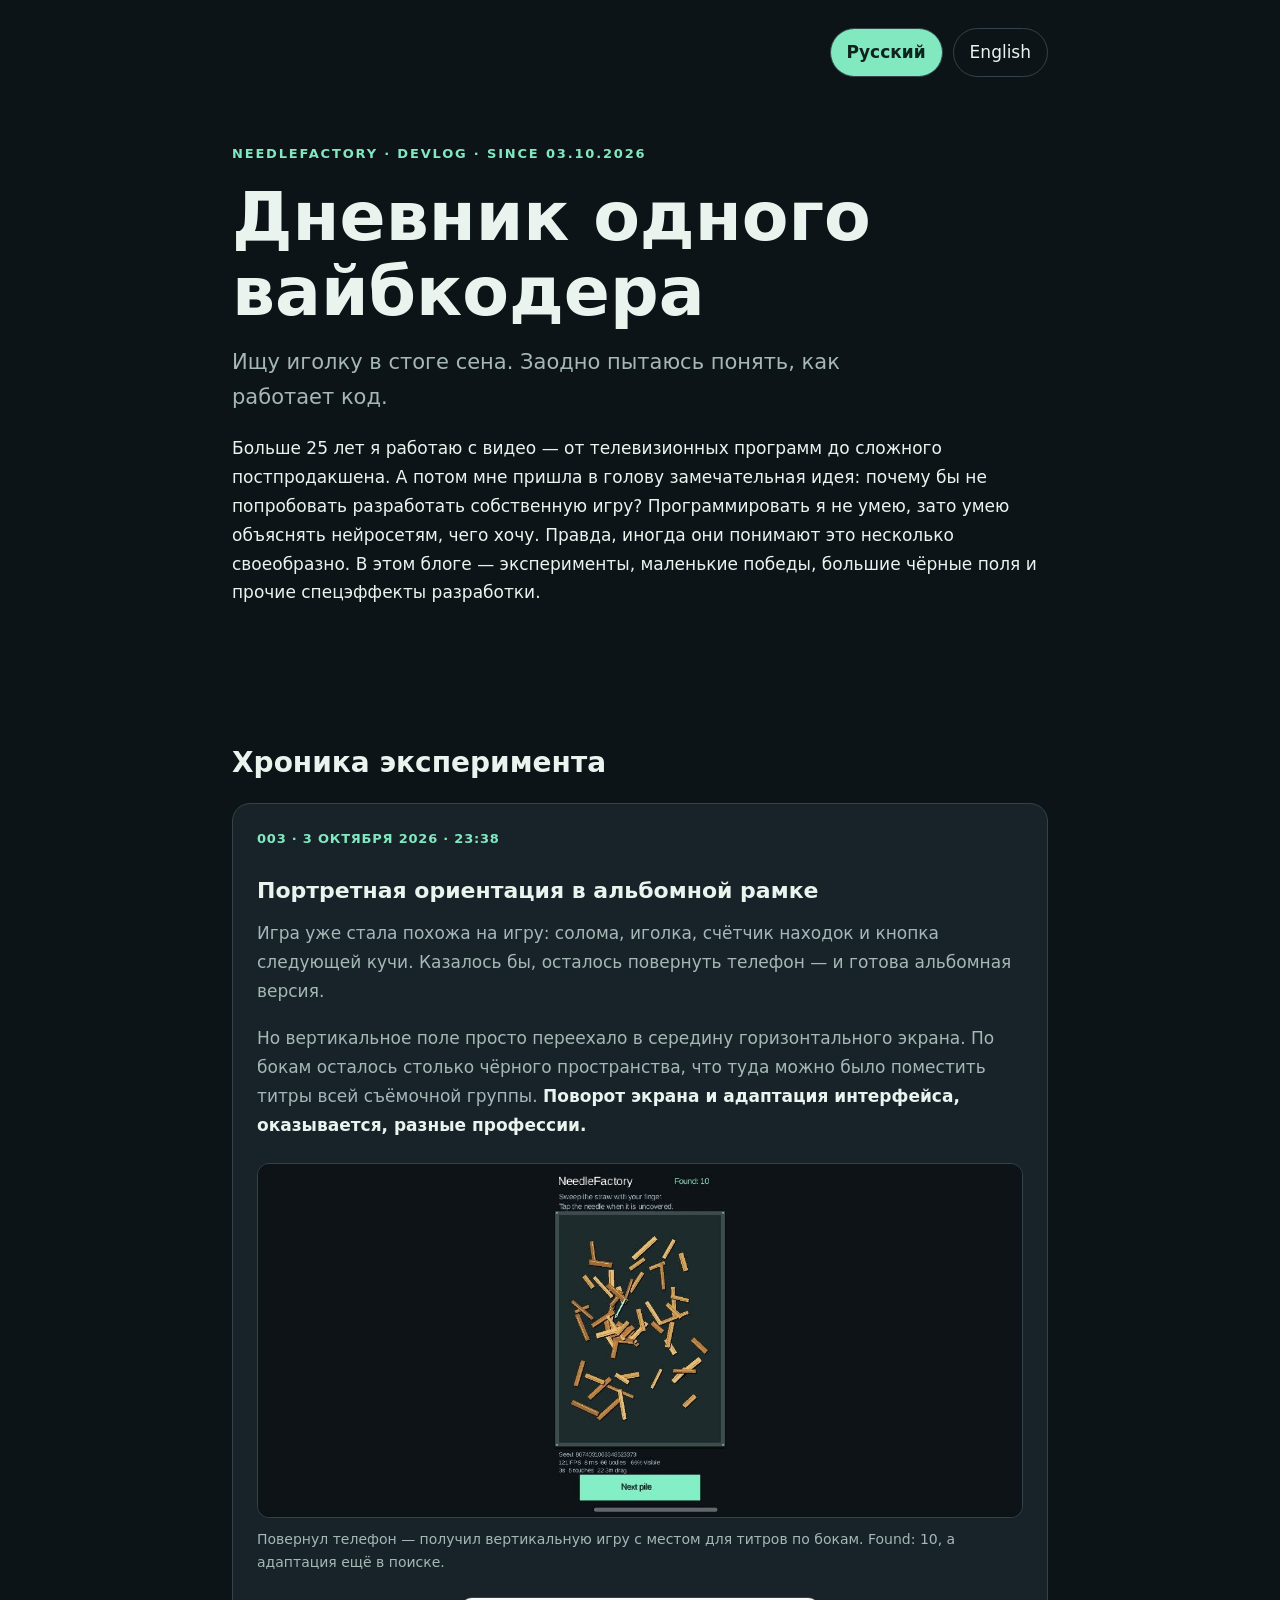
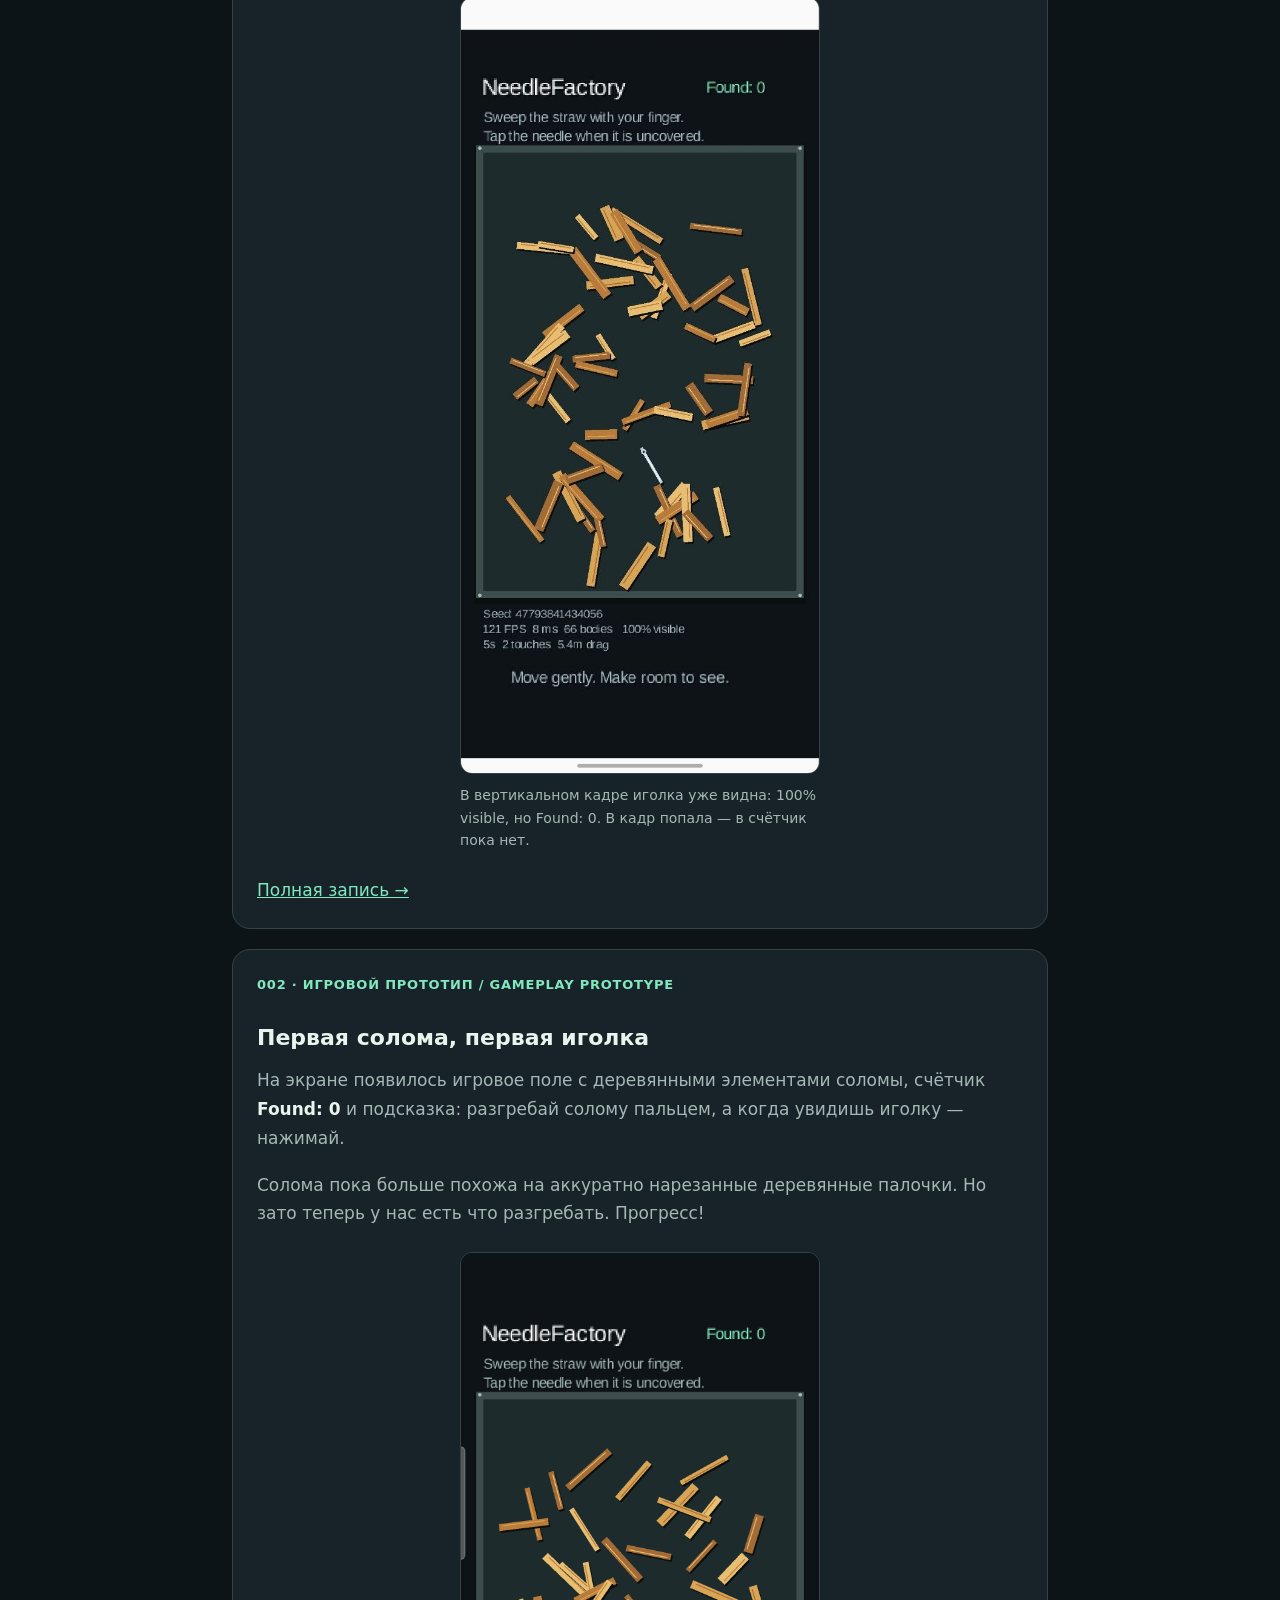
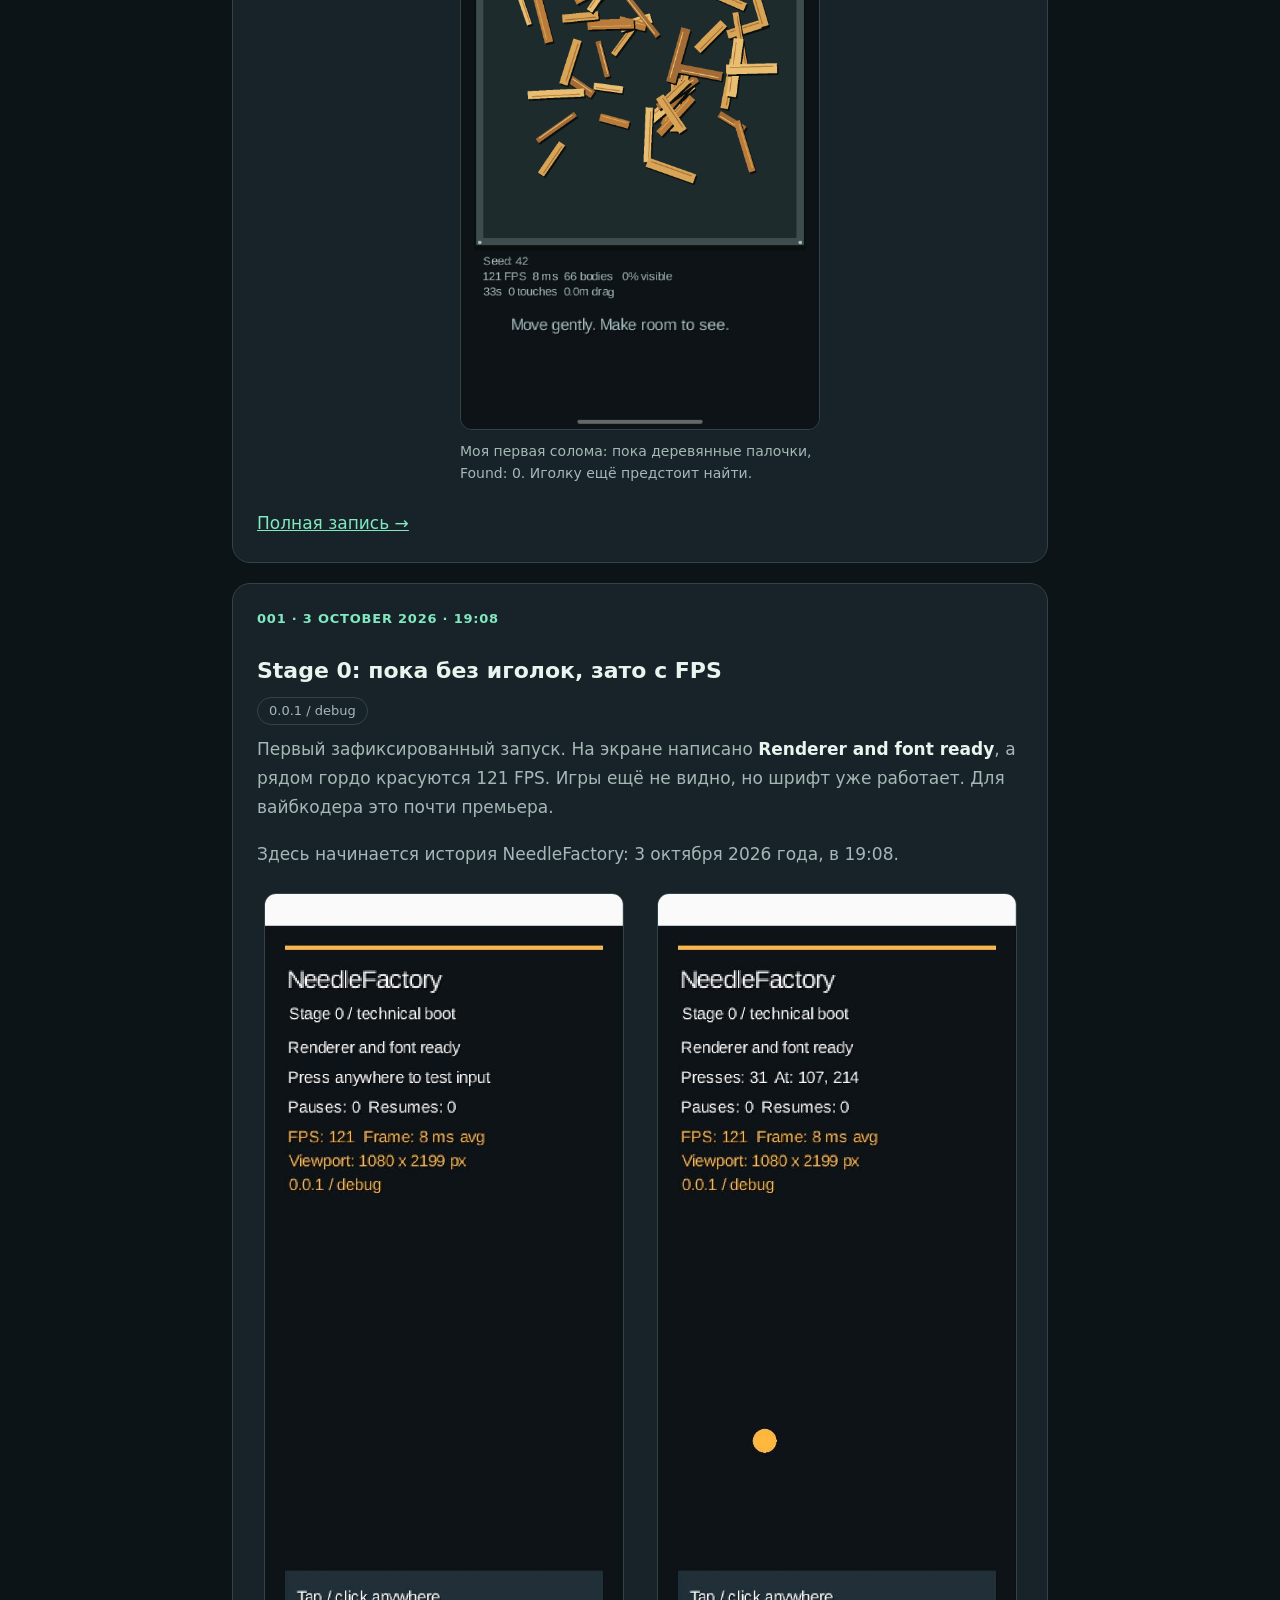
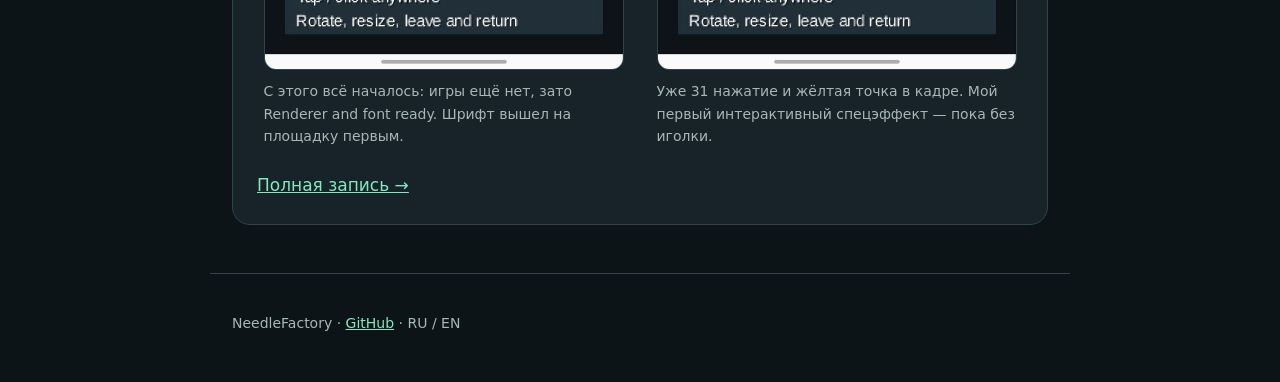
==== docs/index.html @ 35adfedf "docs: date orientation experiment October 3 at 23:38" ====
<!doctype html>
<html lang="ru"><head><meta charset="utf-8"><meta name="viewport" content="width=device-width, initial-scale=1">
<title>NeedleFactory — Дневник одного вайбкодера</title><meta name="description" content="Как специалист по видеопроизводству решил сделать игру с помощью нейросетей. Двуязычный дневник разработки NeedleFactory.">
<link rel="stylesheet" href="assets/devlog.css"></head><body>
<header><nav class="lang" aria-label="Language"><button type="button" data-setlang="ru" aria-pressed="true">Русский</button><button type="button" data-setlang="en" aria-pressed="false">English</button></nav>
<div class="hero"><div class="eyebrow">NeedleFactory · Devlog · Since 03.10.2026</div>
<div data-lang="ru"><h1>Дневник одного вайбкодера</h1><p class="lead">Ищу иголку в стоге сена. Заодно пытаюсь понять, как работает код.</p><p>Больше 25 лет я работаю с видео — от телевизионных программ до сложного постпродакшена. А потом мне пришла в голову замечательная идея: почему бы не попробовать разработать собственную игру? Программировать я не умею, зато умею объяснять нейросетям, чего хочу. Правда, иногда они понимают это несколько своеобразно. В этом блоге — эксперименты, маленькие победы, большие чёрные поля и прочие спецэффекты разработки.</p></div>
<div data-lang="en" hidden><h1>Diary of a Vibe Coder</h1><p class="lead">Looking for a needle in a haystack. Also trying to figure out how code works.</p><p>I've spent over 25 years in video production, from television programs to complex post-production. Then I had a brilliant idea: why not try making my own game? I don't know how to code, but I do know how to explain what I want to AI. Admittedly, the AI sometimes has a rather creative interpretation. This is the story of experiments, small wins, giant black margins, and the other special effects of game development.</p></div></div></header>
<main><section data-lang="ru"><h2>Хроника эксперимента</h2></section>
<section data-lang="en" hidden><h2>The experiment so far</h2></section>
<article class="entry"><div class="meta">003 · <time datetime="2026-10-03T23:38"><span data-lang="ru">3 октября 2026 · 23:38</span><span data-lang="en" hidden>October 3, 2026 · 23:38</span></time></div>
<div data-lang="ru"><h3>Портретная ориентация в альбомной рамке</h3><p>Игра уже стала похожа на игру: солома, иголка, счётчик находок и кнопка следующей кучи. Казалось бы, осталось повернуть телефон — и готова альбомная версия.</p><p>Но вертикальное поле просто переехало в середину горизонтального экрана. По бокам осталось столько чёрного пространства, что туда можно было поместить титры всей съёмочной группы. <strong>Поворот экрана и адаптация интерфейса, оказывается, разные профессии.</strong></p><figure class="screenshot landscape"><a href="assets/screenshots/003-orientation-landscape.jpg" aria-label="Открыть исходный скриншот"><img src="assets/screenshots/003-orientation-landscape.jpg" width="1280" height="591" loading="lazy" decoding="async" alt="Альбомный экран раннего NeedleFactory: узкое вертикальное поле по центру, широкие чёрные поля, Found: 10 и кнопка Next pile."></a><figcaption>Повернул телефон — получил вертикальную игру с местом для титров по бокам. Found: 10, а адаптация ещё в поиске.</figcaption></figure>
<figure class="screenshot portrait"><a href="assets/screenshots/003-orientation-portrait.jpg" aria-label="Открыть исходный скриншот"><img src="assets/screenshots/003-orientation-portrait.jpg" width="591" height="1280" loading="lazy" decoding="async" alt="Вертикальный экран раннего NeedleFactory: иголка видна среди деревянных элементов, Found: 0, 100% visible и 2 touches."></a><figcaption>В вертикальном кадре иголка уже видна: 100% visible, но Found: 0. В кадр попала — в счётчик пока нет.</figcaption></figure>
<a href="devlog/003-orientation-experiment.html">Полная запись →</a></div>
<div data-lang="en" hidden><h3>Portrait Mode in a Landscape Frame</h3><p>The game was finally looking like a game: straw, a needle, a found counter, and a next-pile button. Surely rotating the phone would produce a landscape version?</p><p>Instead, the portrait field sat in the center of a wide black screen. There was enough room on either side for the entire film crew's credits. <strong>Apparently, rotating a screen and adapting a layout are two different jobs.</strong></p><figure class="screenshot landscape"><a href="assets/screenshots/003-orientation-landscape.jpg" aria-label="Open original screenshot"><img src="assets/screenshots/003-orientation-landscape.jpg" width="1280" height="591" loading="lazy" decoding="async" alt="Early NeedleFactory in landscape: narrow portrait playfield in the center, wide black margins, Found: 10 and a Next pile button."></a><figcaption>I rotated the phone and got a portrait game with room for credits on both sides. Found: 10; the responsive layout was still missing.</figcaption></figure>
<figure class="screenshot portrait"><a href="assets/screenshots/003-orientation-portrait.jpg" aria-label="Open original screenshot"><img src="assets/screenshots/003-orientation-portrait.jpg" width="591" height="1280" loading="lazy" decoding="async" alt="Early NeedleFactory in portrait: needle visible among wooden pieces, Found: 0, 100% visible and 2 touches."></a><figcaption>The needle is visible in portrait: 100% visible, but Found: 0. It made it into the frame, but not the counter yet.</figcaption></figure>
<a href="devlog/003-orientation-experiment.html">Full bilingual entry →</a></div></article>
<article class="entry"><div class="meta">002 · Игровой прототип / Gameplay prototype</div>
<div data-lang="ru"><h3>Первая солома, первая иголка</h3><p>На экране появилось игровое поле с деревянными элементами соломы, счётчик <strong>Found: 0</strong> и подсказка: разгребай солому пальцем, а когда увидишь иголку — нажимай.</p><p>Солома пока больше похожа на аккуратно нарезанные деревянные палочки. Но зато теперь у нас есть что разгребать. Прогресс!</p><figure class="screenshot portrait"><a href="progress/stage1-portrait.png" aria-label="Открыть исходный скриншот"><img src="progress/stage1-portrait.png" width="1080" height="2340" loading="lazy" decoding="async" alt="Ранний прототип NeedleFactory: вертикальное поле с короткими деревянными элементами, Found: 0 и отладочные показатели."></a><figcaption>Моя первая солома: пока деревянные палочки, Found: 0. Иголку ещё предстоит найти.</figcaption></figure>
<a href="devlog/002-early-gameplay-prototype.html">Полная запись →</a></div>
<div data-lang="en" hidden><h3>First Straw, First Needle</h3><p>A playfield appeared, along with straw-like wooden pieces, a <strong>Found: 0</strong> counter, and instructions to sweep the straw and tap an uncovered needle.</p><p>The straw looked more like neatly cut wooden sticks. Still, at least there was something to sweep. Progress!</p><figure class="screenshot portrait"><a href="progress/stage1-portrait.png" aria-label="Open original screenshot"><img src="progress/stage1-portrait.png" width="1080" height="2340" loading="lazy" decoding="async" alt="Early NeedleFactory prototype: portrait playfield with short wooden pieces, Found: 0 and debug readings."></a><figcaption>My first straw: wooden sticks for now, Found: 0. The needle is still waiting to be found.</figcaption></figure>
<a href="devlog/002-early-gameplay-prototype.html">Full bilingual entry →</a></div></article>
<article class="entry"><div class="meta">001 · 3 October 2026 · 19:08</div>
<div data-lang="ru"><h3>Stage 0: пока без иголок, зато с FPS</h3><span class="tag">0.0.1 / debug</span><p>Первый зафиксированный запуск. На экране написано <strong>Renderer and font ready</strong>, а рядом гордо красуются 121 FPS. Игры ещё не видно, но шрифт уже работает. Для вайбкодера это почти премьера.</p><p>Здесь начинается история NeedleFactory: 3 октября 2026 года, в 19:08.</p><div class="screenshot-gallery"><figure class="screenshot portrait"><a href="assets/screenshots/001-stage0-start.jpg" aria-label="Открыть исходный скриншот"><img src="assets/screenshots/001-stage0-start.jpg" width="591" height="1280" loading="lazy" decoding="async" alt="Первый экран NeedleFactory: Stage 0, Renderer and font ready, приглашение проверить касания, версия 0.0.1 / debug."></a><figcaption>С этого всё началось: игры ещё нет, зато Renderer and font ready. Шрифт вышел на площадку первым.</figcaption></figure>
<figure class="screenshot portrait"><a href="assets/screenshots/001-stage0-input.jpg" aria-label="Открыть исходный скриншот"><img src="assets/screenshots/001-stage0-input.jpg" width="591" height="1280" loading="lazy" decoding="async" alt="Проверка касаний в NeedleFactory Stage 0: Presses: 31, At: 107, 214 и жёлтая точка на экране."></a><figcaption>Уже 31 нажатие и жёлтая точка в кадре. Мой первый интерактивный спецэффект — пока без иголки.</figcaption></figure></div>
<a href="devlog/001-first-test-launch.html">Полная запись →</a></div>
<div data-lang="en" hidden><h3>Stage 0: No Needles Yet, But Plenty of FPS</h3><span class="tag">0.0.1 / debug</span><p>The first documented launch. The screen proudly announced <strong>Renderer and font ready</strong>, with 121 FPS on display. No game yet, but the font worked. For a vibe coder, that's practically a premiere.</p><p>The NeedleFactory story begins here: October 3, 2026, at 7:08 PM.</p><div class="screenshot-gallery"><figure class="screenshot portrait"><a href="assets/screenshots/001-stage0-start.jpg" aria-label="Open original screenshot"><img src="assets/screenshots/001-stage0-start.jpg" width="591" height="1280" loading="lazy" decoding="async" alt="First NeedleFactory screen: Stage 0, Renderer and font ready, touch input prompt, version 0.0.1 / debug."></a><figcaption>Where it all began: no game yet, but Renderer and font ready. The font was the first to arrive on set.</figcaption></figure>
<figure class="screenshot portrait"><a href="assets/screenshots/001-stage0-input.jpg" aria-label="Open original screenshot"><img src="assets/screenshots/001-stage0-input.jpg" width="591" height="1280" loading="lazy" decoding="async" alt="NeedleFactory Stage 0 input check: Presses: 31, At: 107, 214 and a yellow dot on screen."></a><figcaption>31 presses and a yellow dot in the frame. My first interactive special effect — still no needle.</figcaption></figure></div>
<a href="devlog/001-first-test-launch.html">Full bilingual entry →</a></div></article>
</main><footer><p>NeedleFactory · <a href="https://github.com/sirdimitry/NeedleFactory">GitHub</a> · RU / EN</p></footer>
<script src="assets/devlog.js" defer></script>
</body></html>
---- docs/assets/devlog.css ----
:root{color-scheme:dark;--bg:#0d1418;--panel:#172328;--ink:#eaf4ef;--muted:#a5b8b5;--accent:#81e8c0;--line:#32444a}*{box-sizing:border-box}body{margin:0;background:var(--bg);color:var(--ink);font:17px/1.7 system-ui,-apple-system,Segoe UI,Arial,sans-serif}a{color:var(--accent)}header,main,footer{max-width:860px;margin:auto;padding:28px 22px}.hero{padding:66px 0 40px}.eyebrow{font-size:13px;letter-spacing:.14em;text-transform:uppercase;color:var(--accent);font-weight:700}h1{font-size:clamp(38px,7vw,68px);line-height:1.1;margin:15px 0}h2{font-size:28px;line-height:1.25}h3{font-size:22px;margin-bottom:6px}p{margin:10px 0 18px}.lead{font-size:21px;color:var(--muted);max-width:690px}.lang{display:flex;gap:10px;justify-content:flex-end}.lang button{border:1px solid var(--line);border-radius:30px;background:transparent;color:var(--ink);padding:9px 16px;cursor:pointer;font:inherit}.lang button[aria-pressed=true]{background:var(--accent);color:#10221e;font-weight:700}.entry{border:1px solid var(--line);background:var(--panel);border-radius:18px;padding:24px;margin:20px 0}.meta{font-size:13px;color:var(--accent);font-weight:700;text-transform:uppercase;letter-spacing:.06em}.entry p{color:var(--muted)}.entry strong{color:var(--ink)}.tag{display:inline-block;border:1px solid var(--line);border-radius:20px;padding:2px 11px;color:var(--muted);font-size:13px}footer{color:var(--muted);font-size:14px;border-top:1px solid var(--line)}[hidden]{display:none!important}@media(max-width:600px){.hero{padding:35px 0 18px}.entry{padding:18px}header,main,footer{padding:20px 16px}}
.screenshot{margin:24px 0}.screenshot a{display:block}.screenshot img{display:block;width:100%;height:auto;border:1px solid var(--line);border-radius:12px;background:var(--bg)}.screenshot.portrait{max-width:360px;margin:24px auto}.screenshot figcaption{margin-top:10px;color:var(--muted);font-size:14px;line-height:1.6}.post{overflow-wrap:anywhere}.post h2{margin-top:36px}.post h3{margin-top:28px}.post li{margin:8px 0}.post blockquote{margin:18px 0;padding-left:18px;border-left:3px solid var(--accent);color:var(--muted)}.post-nav{display:flex;flex-wrap:wrap;gap:16px;justify-content:space-between}.back{display:inline-block;margin-top:16px}:focus-visible{outline:3px solid var(--accent);outline-offset:4px}

.screenshot-gallery{display:grid;grid-template-columns:repeat(2,minmax(0,1fr));gap:20px;margin:24px 0;align-items:start;justify-items:center}.screenshot-gallery .screenshot{margin:0;width:100%;min-width:0}@media(max-width:600px){.screenshot-gallery{grid-template-columns:minmax(0,1fr)}}
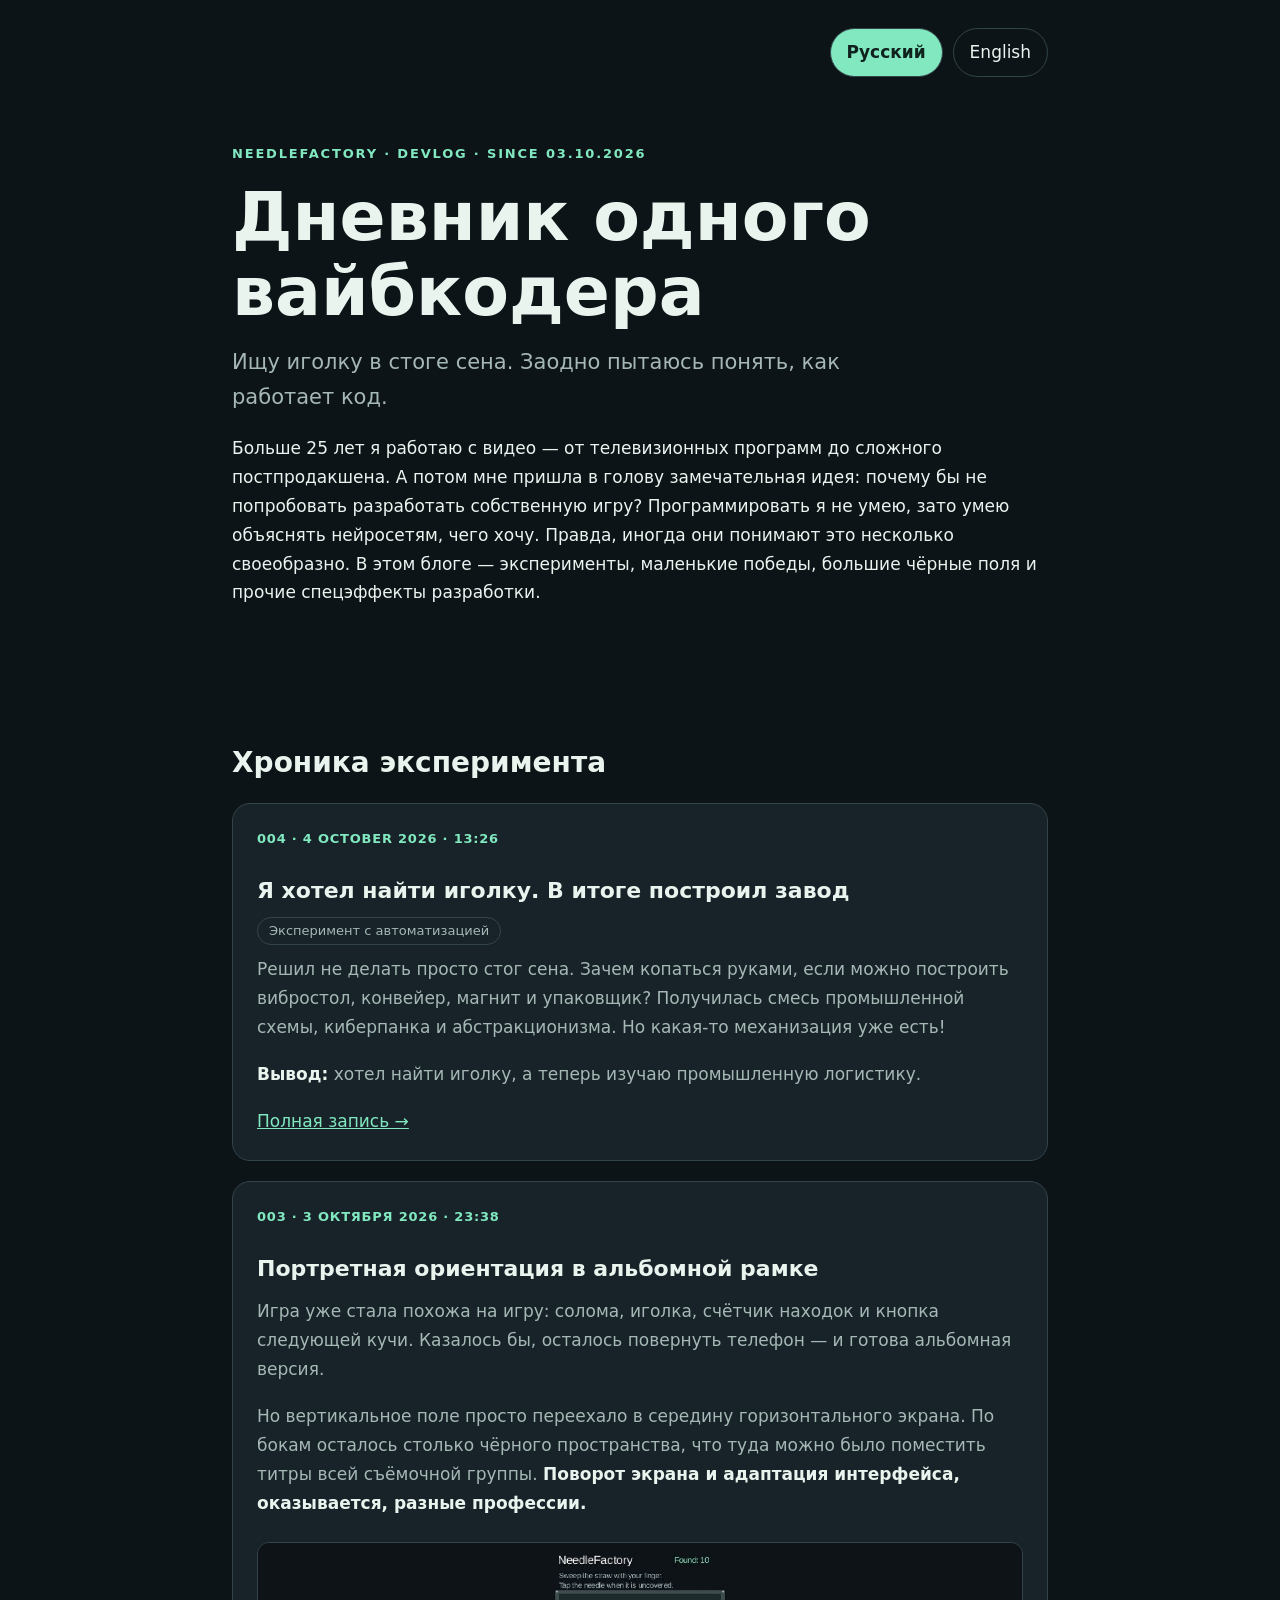
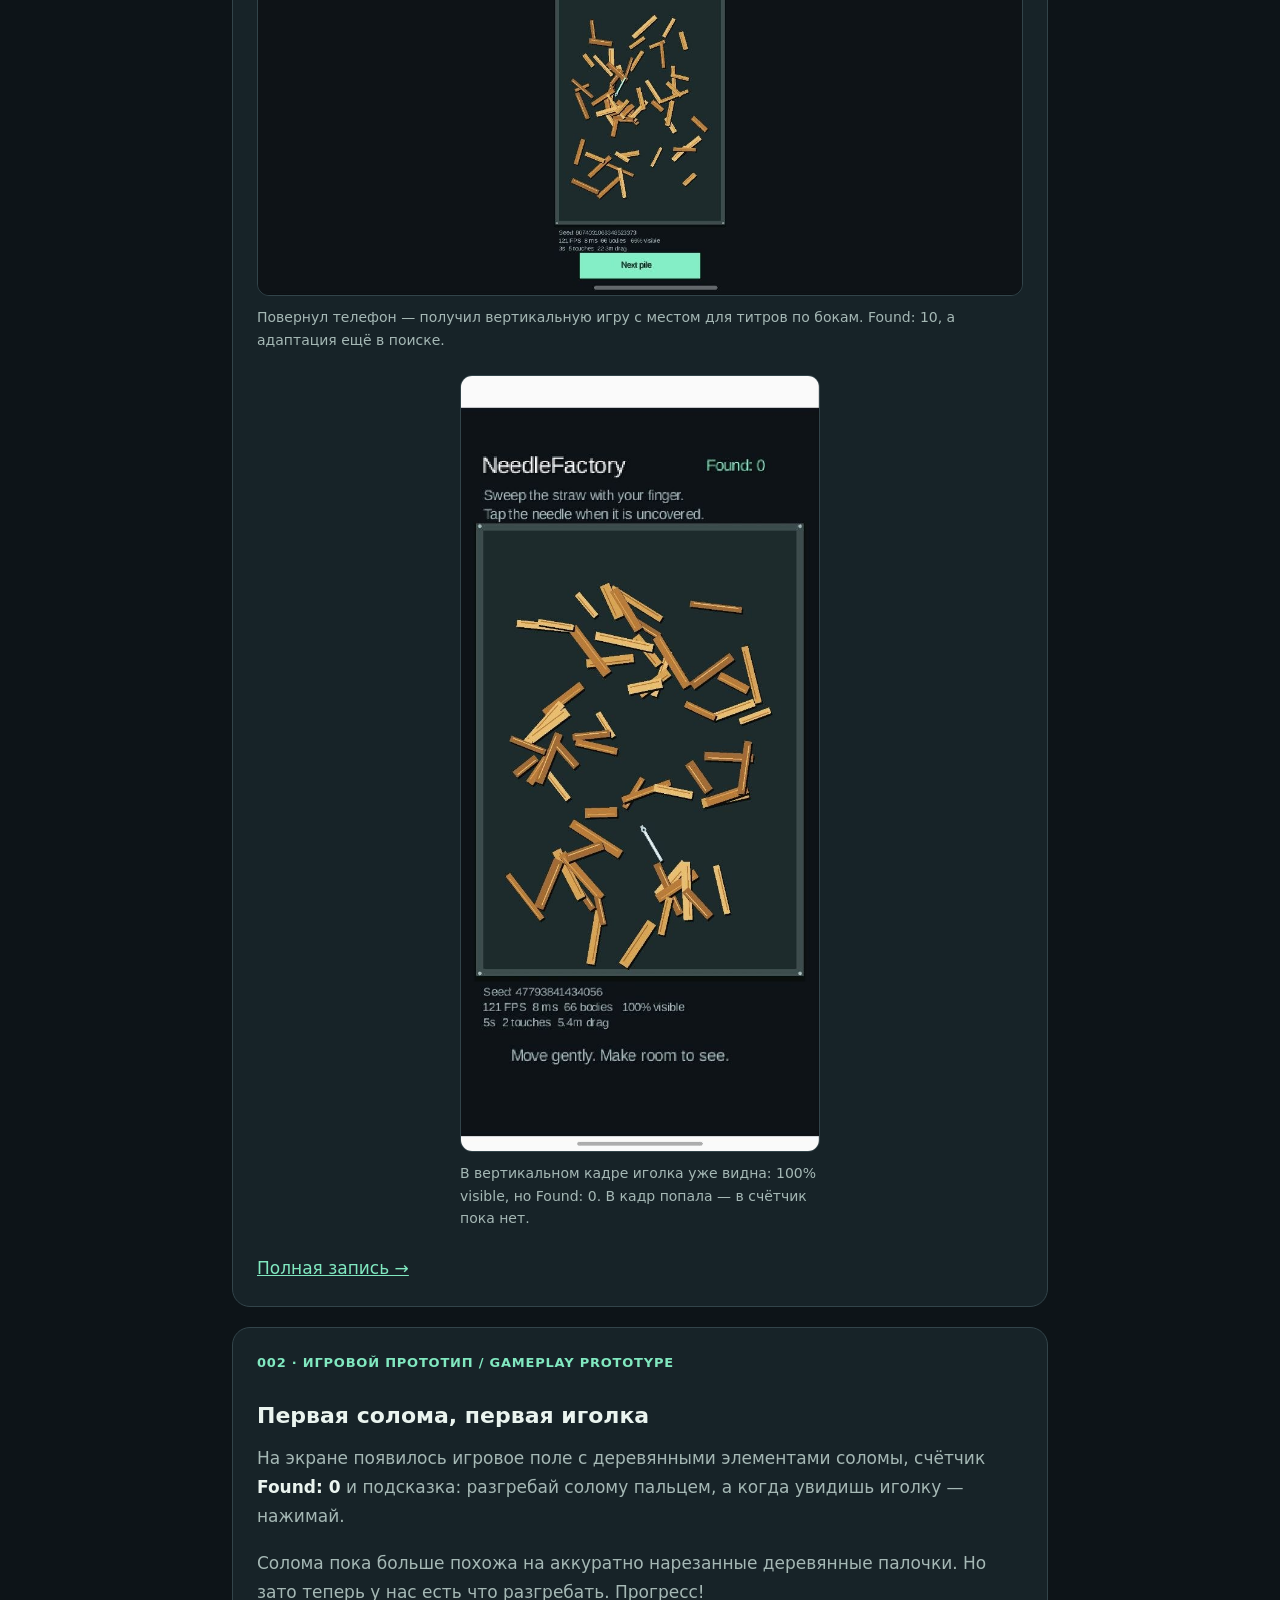
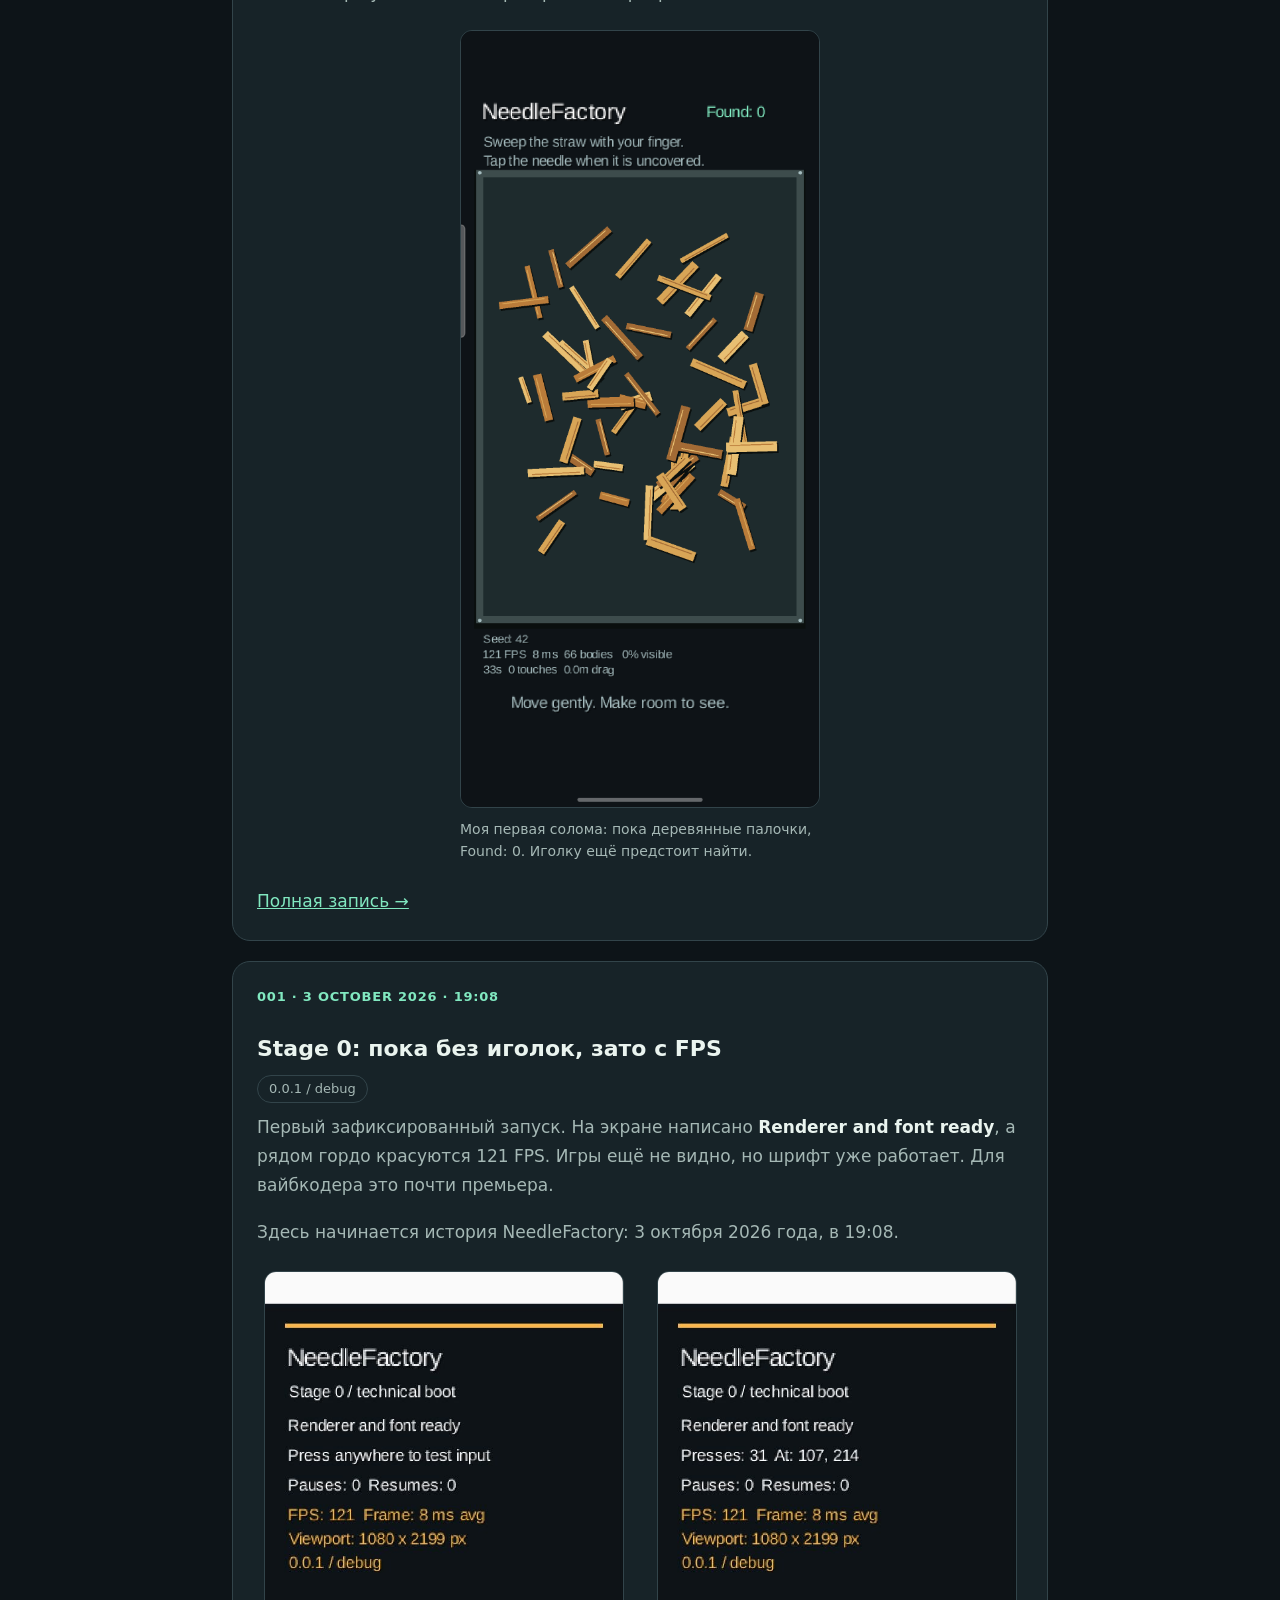
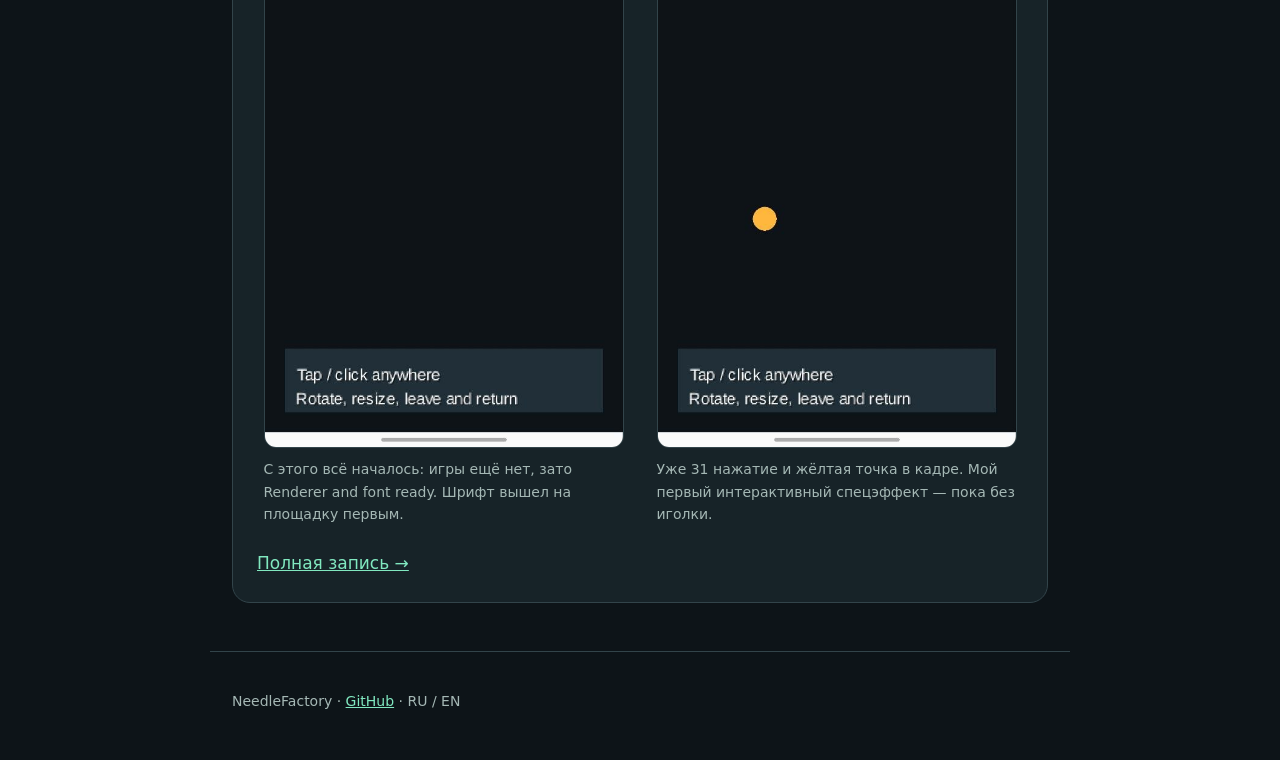
==== commit 4b254686: "docs: list chapter 004 and remove outdated screenshot disclaimer" ====
--- a/docs/index.html
+++ b/docs/index.html
@@ -8,6 +8,7 @@
 <div data-lang="en" hidden><h1>Diary of a Vibe Coder</h1><p class="lead">Looking for a needle in a haystack. Also trying to figure out how code works.</p><p>I've spent over 25 years in video production, from television programs to complex post-production. Then I had a brilliant idea: why not try making my own game? I don't know how to code, but I do know how to explain what I want to AI. Admittedly, the AI sometimes has a rather creative interpretation. This is the story of experiments, small wins, giant black margins, and the other special effects of game development.</p></div></div></header>
 <main><section data-lang="ru"><h2>Хроника эксперимента</h2></section>
 <section data-lang="en" hidden><h2>The experiment so far</h2></section>
+<article class="entry"><div class="meta">004 · 4 October 2026 · 13:26</div><div data-lang="ru"><h3>Я хотел найти иголку. В итоге построил завод</h3><span class="tag">Эксперимент с автоматизацией</span><p>Решил не делать просто стог сена. Зачем копаться руками, если можно построить вибростол, конвейер, магнит и упаковщик? Получилась смесь промышленной схемы, киберпанка и абстракционизма. Но какая-то механизация уже есть!</p><p><strong>Вывод:</strong> хотел найти иголку, а теперь изучаю промышленную логистику.</p><a href="devlog/004-industrial-revolution.md">Полная запись →</a></div><div data-lang="en" hidden><h3>I Wanted to Find a Needle. I Built a Factory Instead.</h3><span class="tag">Automation experiment</span><p>Why search a haystack by hand when you can build a vibration table, conveyor, magnet, and packer? The result looks like industrial engineering crossed with cyberpunk abstract art. But at least it's mechanized!</p><p><strong>Takeaway:</strong> I wanted to find a needle. Now I'm learning industrial logistics.</p><a href="devlog/004-industrial-revolution.md">Full bilingual entry →</a></div></article>
 <article class="entry"><div class="meta">003 · <time datetime="2026-10-03T23:38"><span data-lang="ru">3 октября 2026 · 23:38</span><span data-lang="en" hidden>October 3, 2026 · 23:38</span></time></div>
 <div data-lang="ru"><h3>Портретная ориентация в альбомной рамке</h3><p>Игра уже стала похожа на игру: солома, иголка, счётчик находок и кнопка следующей кучи. Казалось бы, осталось повернуть телефон — и готова альбомная версия.</p><p>Но вертикальное поле просто переехало в середину горизонтального экрана. По бокам осталось столько чёрного пространства, что туда можно было поместить титры всей съёмочной группы. <strong>Поворот экрана и адаптация интерфейса, оказывается, разные профессии.</strong></p><figure class="screenshot landscape"><a href="assets/screenshots/003-orientation-landscape.jpg" aria-label="Открыть исходный скриншот"><img src="assets/screenshots/003-orientation-landscape.jpg" width="1280" height="591" loading="lazy" decoding="async" alt="Альбомный экран раннего NeedleFactory: узкое вертикальное поле по центру, широкие чёрные поля, Found: 10 и кнопка Next pile."></a><figcaption>Повернул телефон — получил вертикальную игру с местом для титров по бокам. Found: 10, а адаптация ещё в поиске.</figcaption></figure>
 <figure class="screenshot portrait"><a href="assets/screenshots/003-orientation-portrait.jpg" aria-label="Открыть исходный скриншот"><img src="assets/screenshots/003-orientation-portrait.jpg" width="591" height="1280" loading="lazy" decoding="async" alt="Вертикальный экран раннего NeedleFactory: иголка видна среди деревянных элементов, Found: 0, 100% visible и 2 touches."></a><figcaption>В вертикальном кадре иголка уже видна: 100% visible, но Found: 0. В кадр попала — в счётчик пока нет.</figcaption></figure>
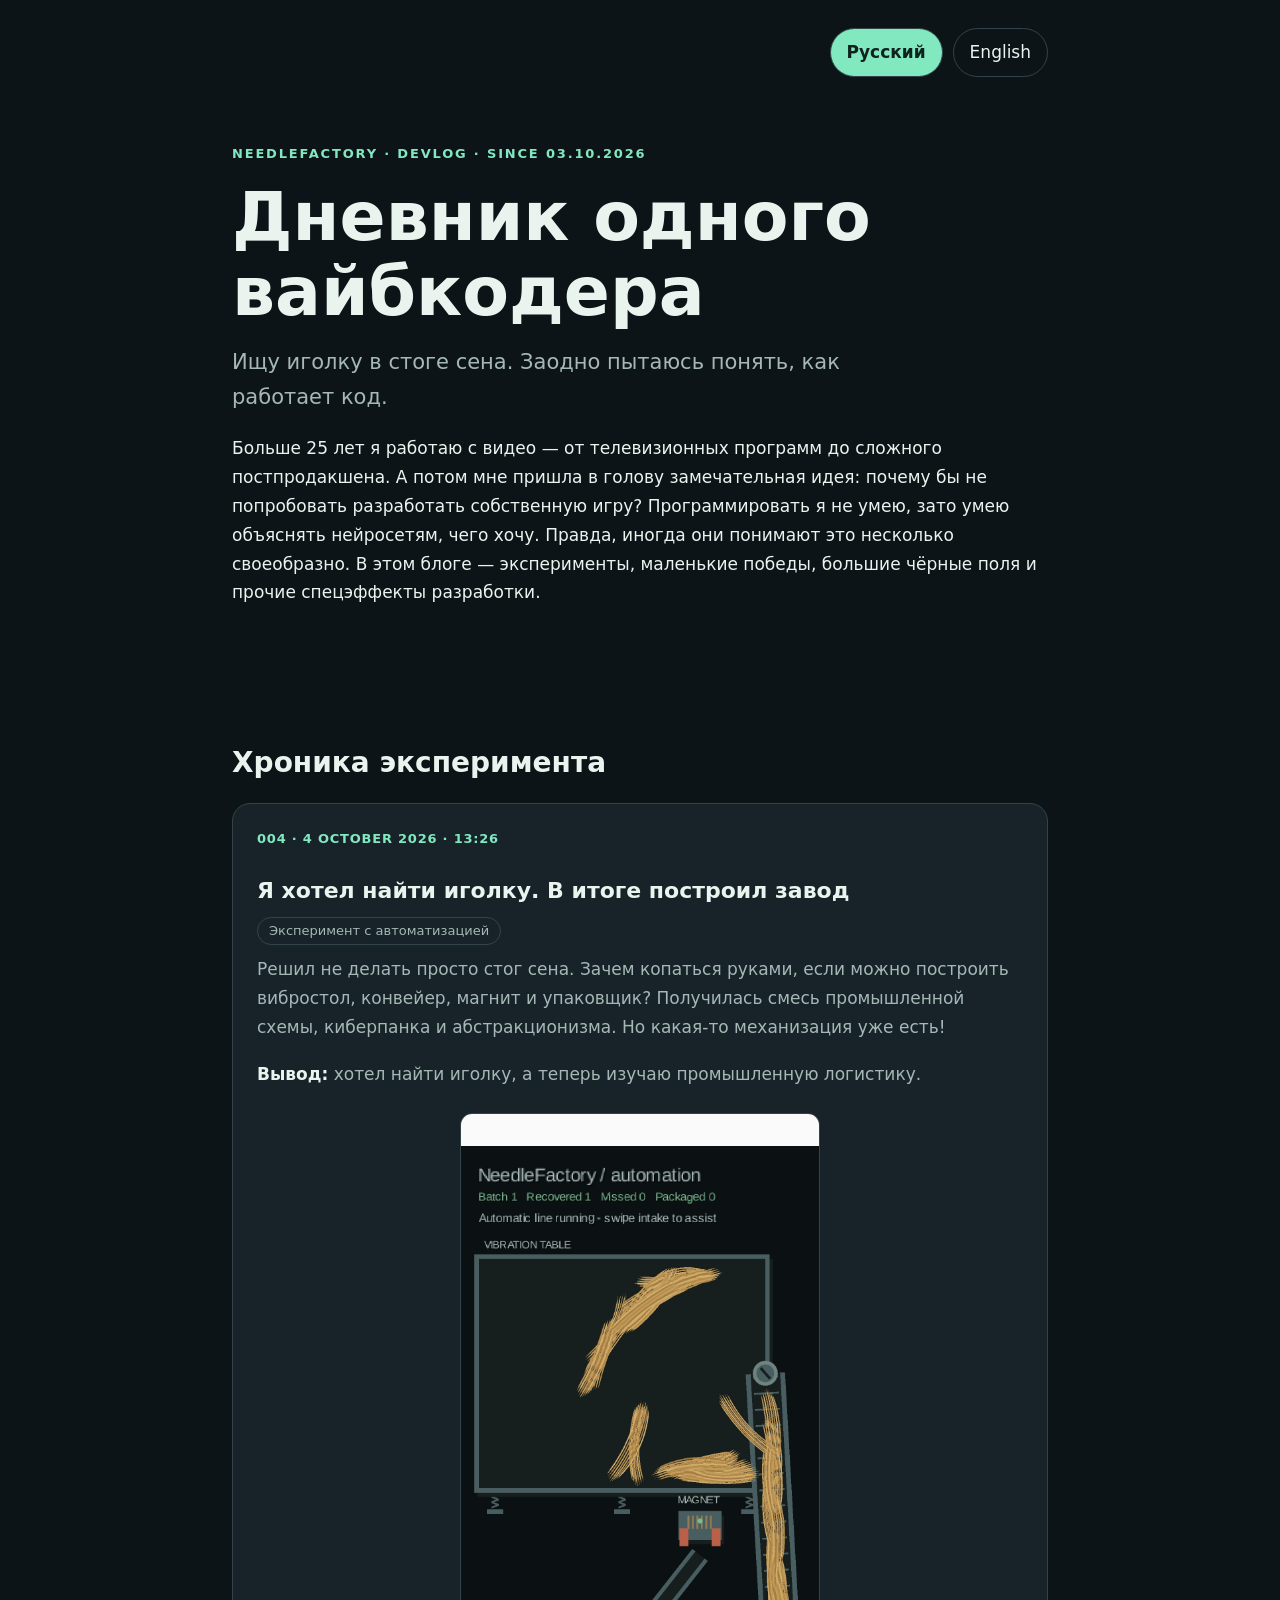
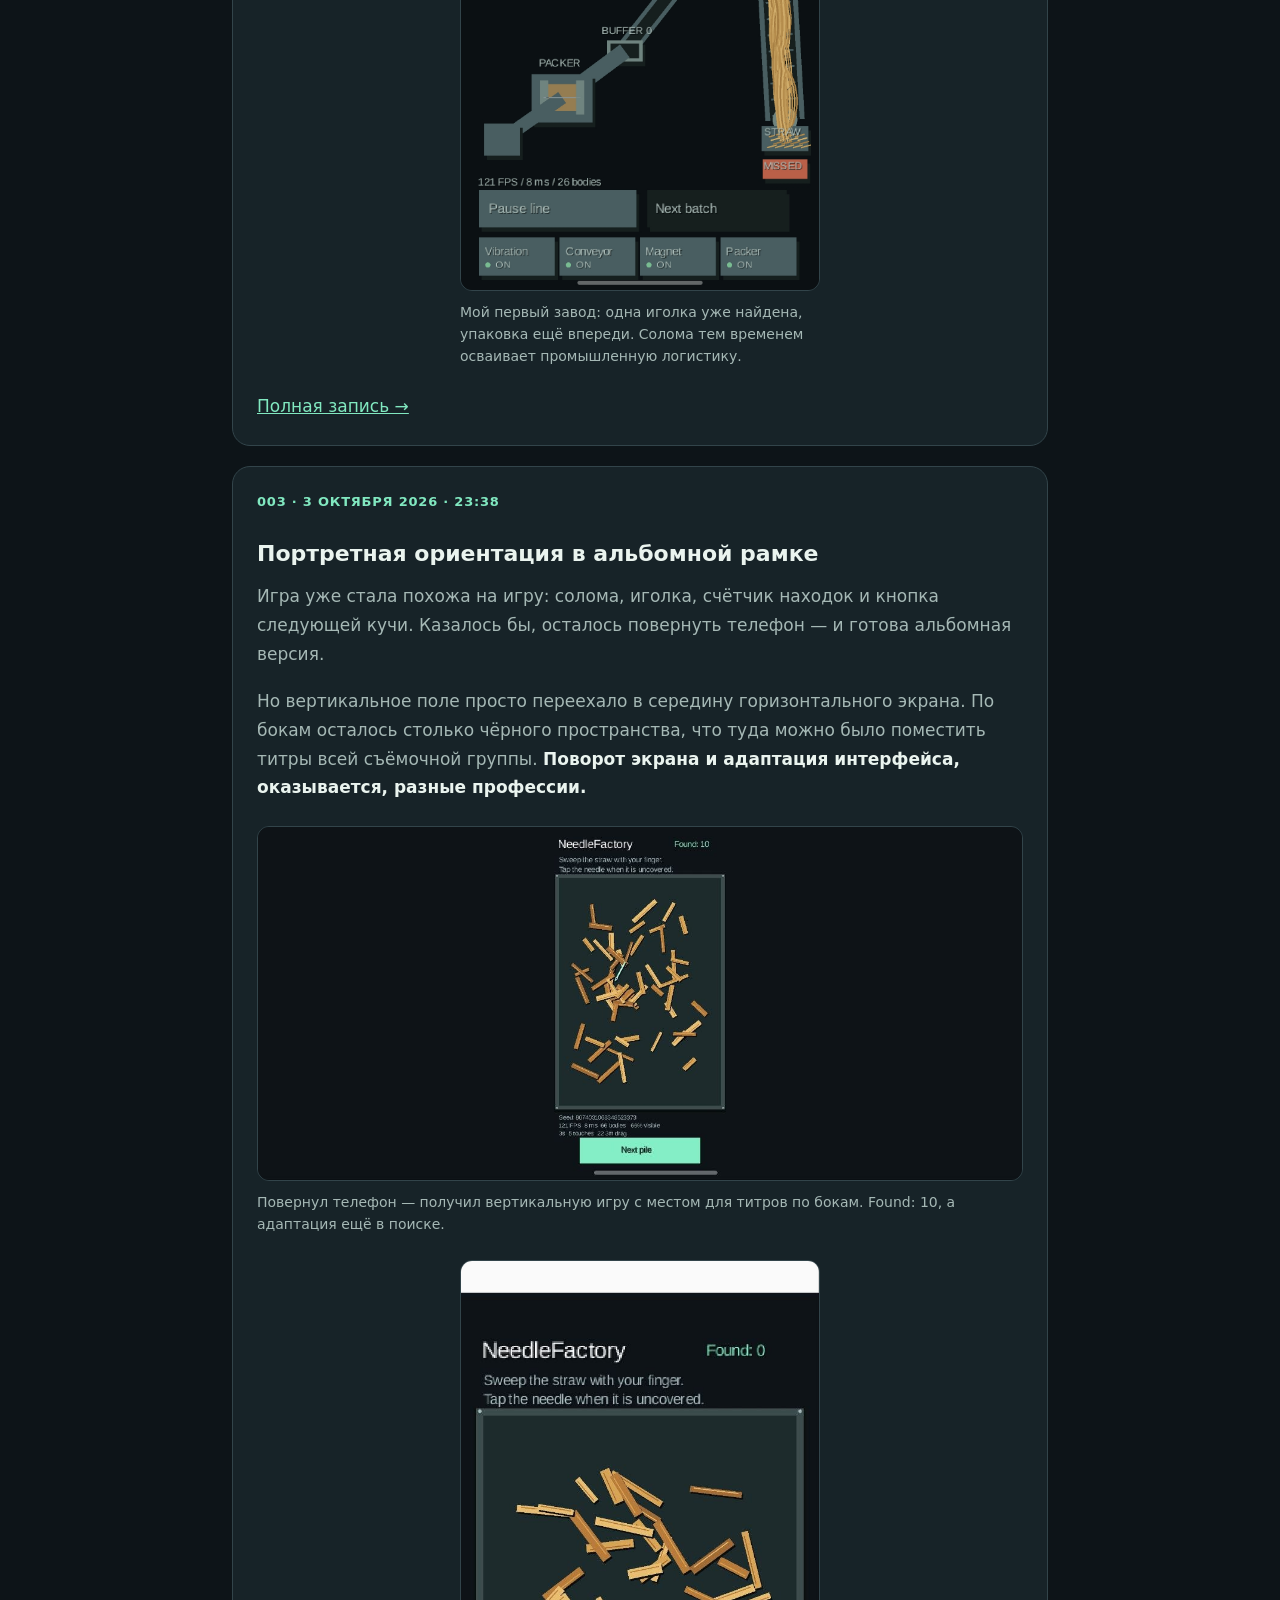
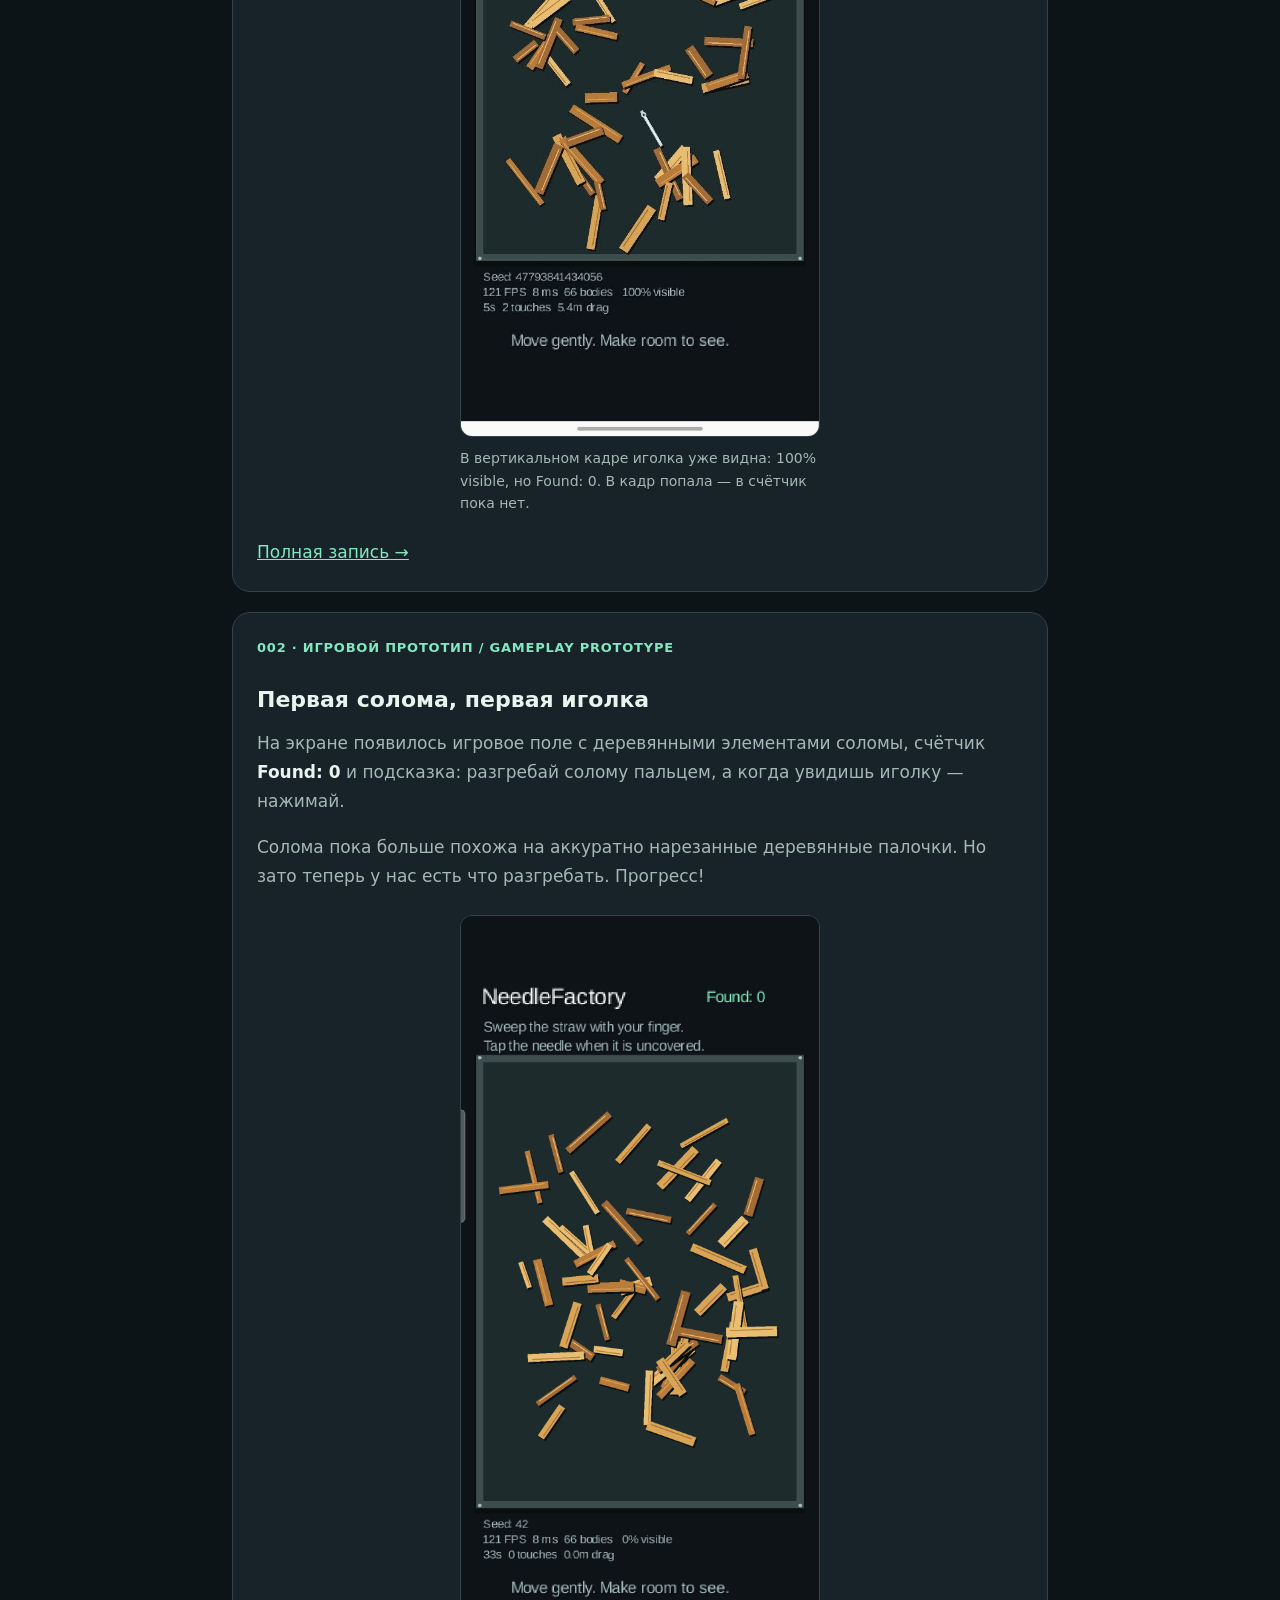
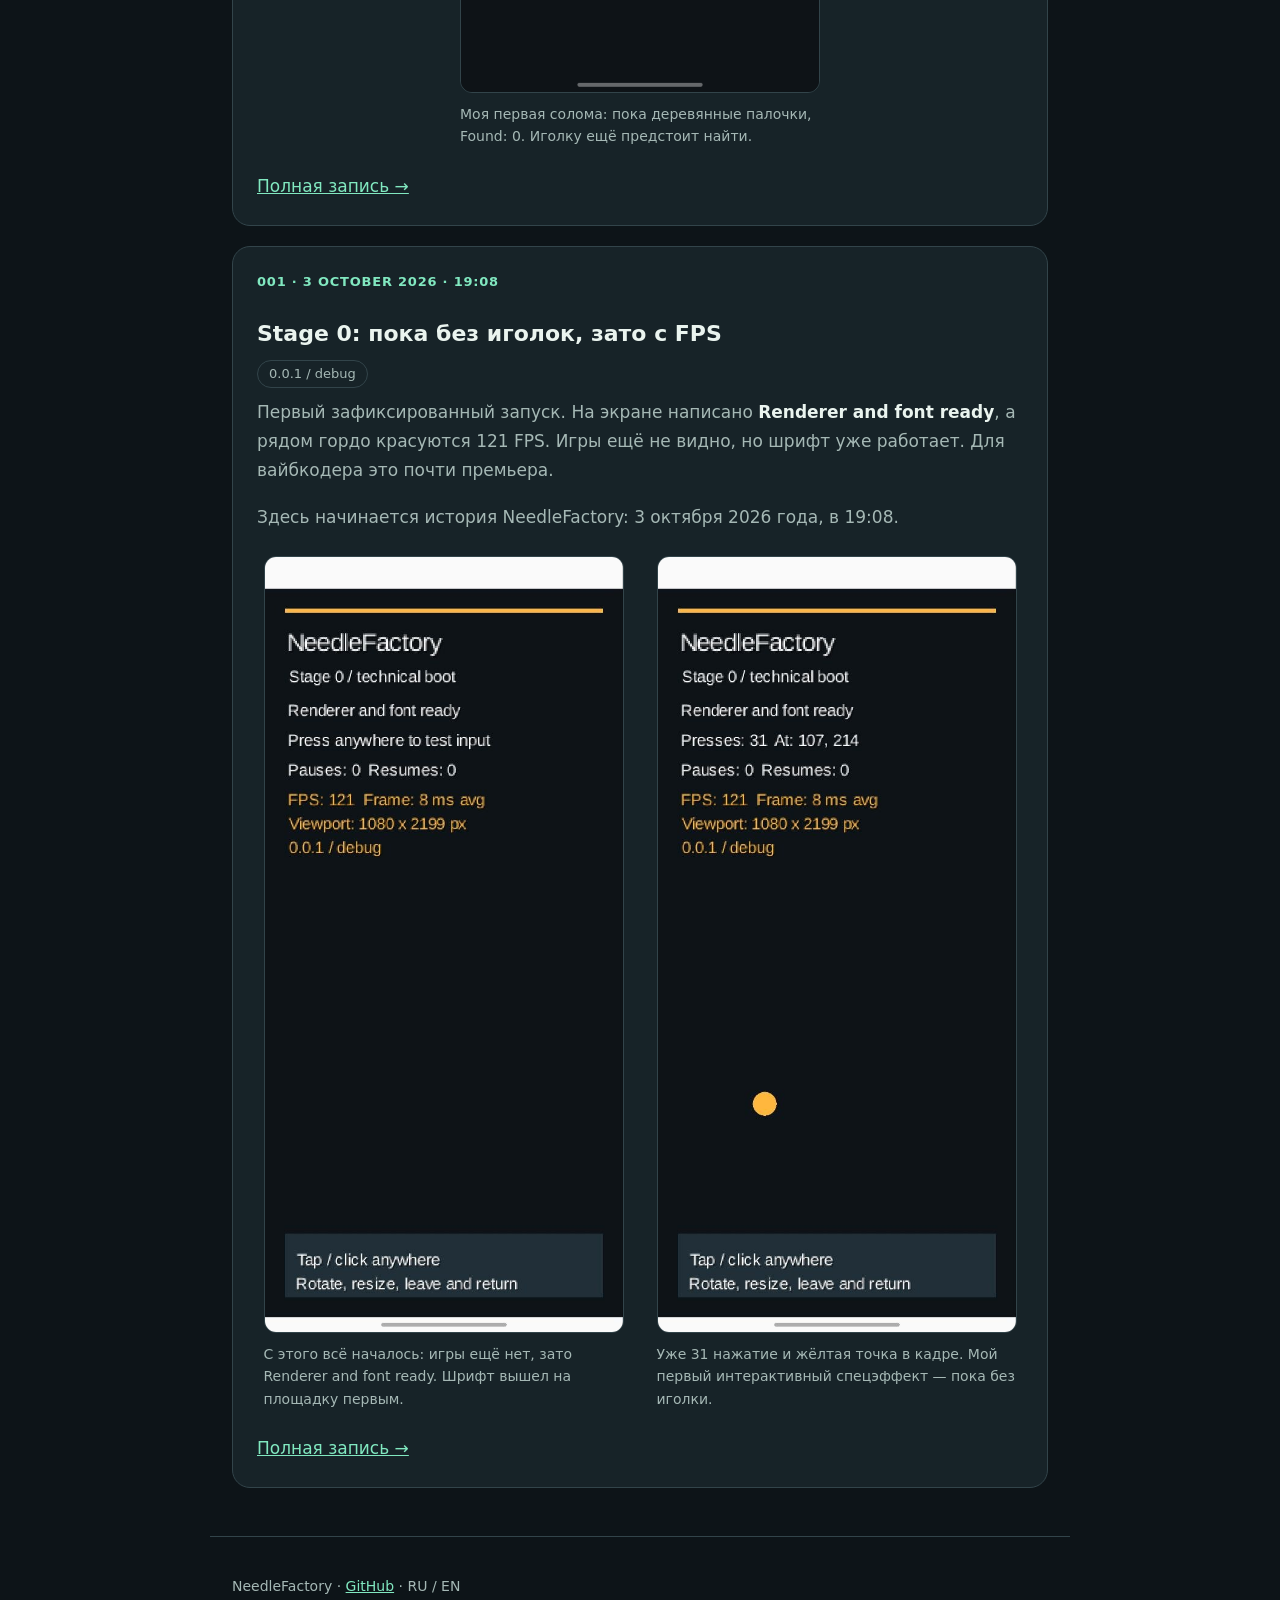
==== commit 78e6dc35: "docs: illustrate existing automation entry with screenshot" ====
--- a/docs/index.html
+++ b/docs/index.html
@@ -8,7 +8,7 @@
 <div data-lang="en" hidden><h1>Diary of a Vibe Coder</h1><p class="lead">Looking for a needle in a haystack. Also trying to figure out how code works.</p><p>I've spent over 25 years in video production, from television programs to complex post-production. Then I had a brilliant idea: why not try making my own game? I don't know how to code, but I do know how to explain what I want to AI. Admittedly, the AI sometimes has a rather creative interpretation. This is the story of experiments, small wins, giant black margins, and the other special effects of game development.</p></div></div></header>
 <main><section data-lang="ru"><h2>Хроника эксперимента</h2></section>
 <section data-lang="en" hidden><h2>The experiment so far</h2></section>
-<article class="entry"><div class="meta">004 · 4 October 2026 · 13:26</div><div data-lang="ru"><h3>Я хотел найти иголку. В итоге построил завод</h3><span class="tag">Эксперимент с автоматизацией</span><p>Решил не делать просто стог сена. Зачем копаться руками, если можно построить вибростол, конвейер, магнит и упаковщик? Получилась смесь промышленной схемы, киберпанка и абстракционизма. Но какая-то механизация уже есть!</p><p><strong>Вывод:</strong> хотел найти иголку, а теперь изучаю промышленную логистику.</p><a href="devlog/004-industrial-revolution.md">Полная запись →</a></div><div data-lang="en" hidden><h3>I Wanted to Find a Needle. I Built a Factory Instead.</h3><span class="tag">Automation experiment</span><p>Why search a haystack by hand when you can build a vibration table, conveyor, magnet, and packer? The result looks like industrial engineering crossed with cyberpunk abstract art. But at least it's mechanized!</p><p><strong>Takeaway:</strong> I wanted to find a needle. Now I'm learning industrial logistics.</p><a href="devlog/004-industrial-revolution.md">Full bilingual entry →</a></div></article>
+<article class="entry"><div class="meta">004 · 4 October 2026 · 13:26</div><div data-lang="ru"><h3>Я хотел найти иголку. В итоге построил завод</h3><span class="tag">Эксперимент с автоматизацией</span><p>Решил не делать просто стог сена. Зачем копаться руками, если можно построить вибростол, конвейер, магнит и упаковщик? Получилась смесь промышленной схемы, киберпанка и абстракционизма. Но какая-то механизация уже есть!</p><p><strong>Вывод:</strong> хотел найти иголку, а теперь изучаю промышленную логистику.</p><figure class="screenshot portrait"><a href="assets/screenshots/004-automation-line.jpg" aria-label="Открыть скриншот"><img src="assets/screenshots/004-automation-line.jpg" width="1080" height="2340" loading="lazy" decoding="async" alt="Ранний прототип автоматической линии NeedleFactory: вибростол, конвейер, магнит, буфер и упаковщик; Batch 1, Recovered 1, Missed 0, Packaged 0."></a><figcaption>Мой первый завод: одна иголка уже найдена, упаковка ещё впереди. Солома тем временем осваивает промышленную логистику.</figcaption></figure><a href="devlog/004-industrial-revolution.html">Полная запись →</a></div><div data-lang="en" hidden><h3>I Wanted to Find a Needle. I Built a Factory Instead.</h3><span class="tag">Automation experiment</span><p>Why search a haystack by hand when you can build a vibration table, conveyor, magnet, and packer? The result looks like industrial engineering crossed with cyberpunk abstract art. But at least it's mechanized!</p><p><strong>Takeaway:</strong> I wanted to find a needle. Now I'm learning industrial logistics.</p><figure class="screenshot portrait"><a href="assets/screenshots/004-automation-line.jpg" aria-label="Open screenshot"><img src="assets/screenshots/004-automation-line.jpg" width="1080" height="2340" loading="lazy" decoding="async" alt="Early NeedleFactory automation prototype: vibration table, conveyor, magnet, buffer and packer; Batch 1, Recovered 1, Missed 0, Packaged 0."></a><figcaption>My first factory: one needle recovered, packaging still ahead. Meanwhile, the straw is learning industrial logistics.</figcaption></figure><a href="devlog/004-industrial-revolution.html">Full bilingual entry →</a></div></article>
 <article class="entry"><div class="meta">003 · <time datetime="2026-10-03T23:38"><span data-lang="ru">3 октября 2026 · 23:38</span><span data-lang="en" hidden>October 3, 2026 · 23:38</span></time></div>
 <div data-lang="ru"><h3>Портретная ориентация в альбомной рамке</h3><p>Игра уже стала похожа на игру: солома, иголка, счётчик находок и кнопка следующей кучи. Казалось бы, осталось повернуть телефон — и готова альбомная версия.</p><p>Но вертикальное поле просто переехало в середину горизонтального экрана. По бокам осталось столько чёрного пространства, что туда можно было поместить титры всей съёмочной группы. <strong>Поворот экрана и адаптация интерфейса, оказывается, разные профессии.</strong></p><figure class="screenshot landscape"><a href="assets/screenshots/003-orientation-landscape.jpg" aria-label="Открыть исходный скриншот"><img src="assets/screenshots/003-orientation-landscape.jpg" width="1280" height="591" loading="lazy" decoding="async" alt="Альбомный экран раннего NeedleFactory: узкое вертикальное поле по центру, широкие чёрные поля, Found: 10 и кнопка Next pile."></a><figcaption>Повернул телефон — получил вертикальную игру с местом для титров по бокам. Found: 10, а адаптация ещё в поиске.</figcaption></figure>
 <figure class="screenshot portrait"><a href="assets/screenshots/003-orientation-portrait.jpg" aria-label="Открыть исходный скриншот"><img src="assets/screenshots/003-orientation-portrait.jpg" width="591" height="1280" loading="lazy" decoding="async" alt="Вертикальный экран раннего NeedleFactory: иголка видна среди деревянных элементов, Found: 0, 100% visible и 2 touches."></a><figcaption>В вертикальном кадре иголка уже видна: 100% visible, но Found: 0. В кадр попала — в счётчик пока нет.</figcaption></figure>
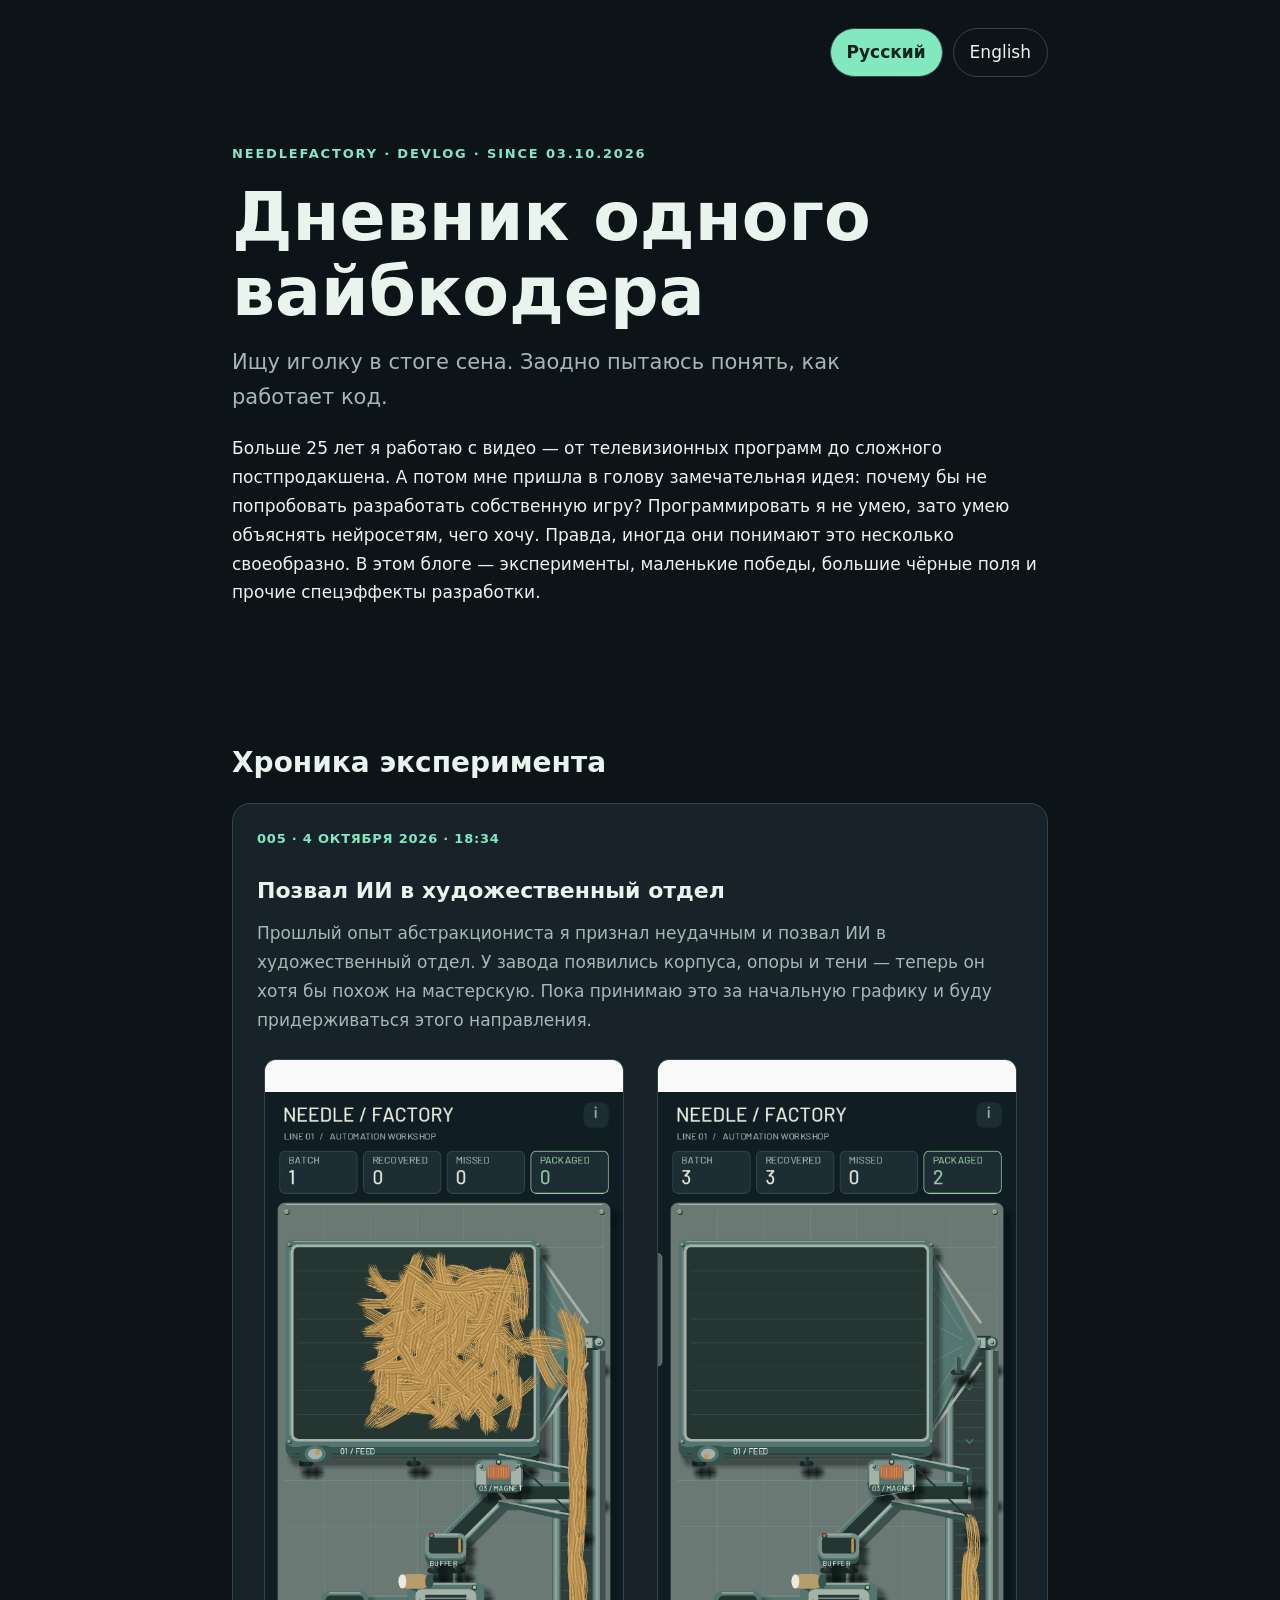
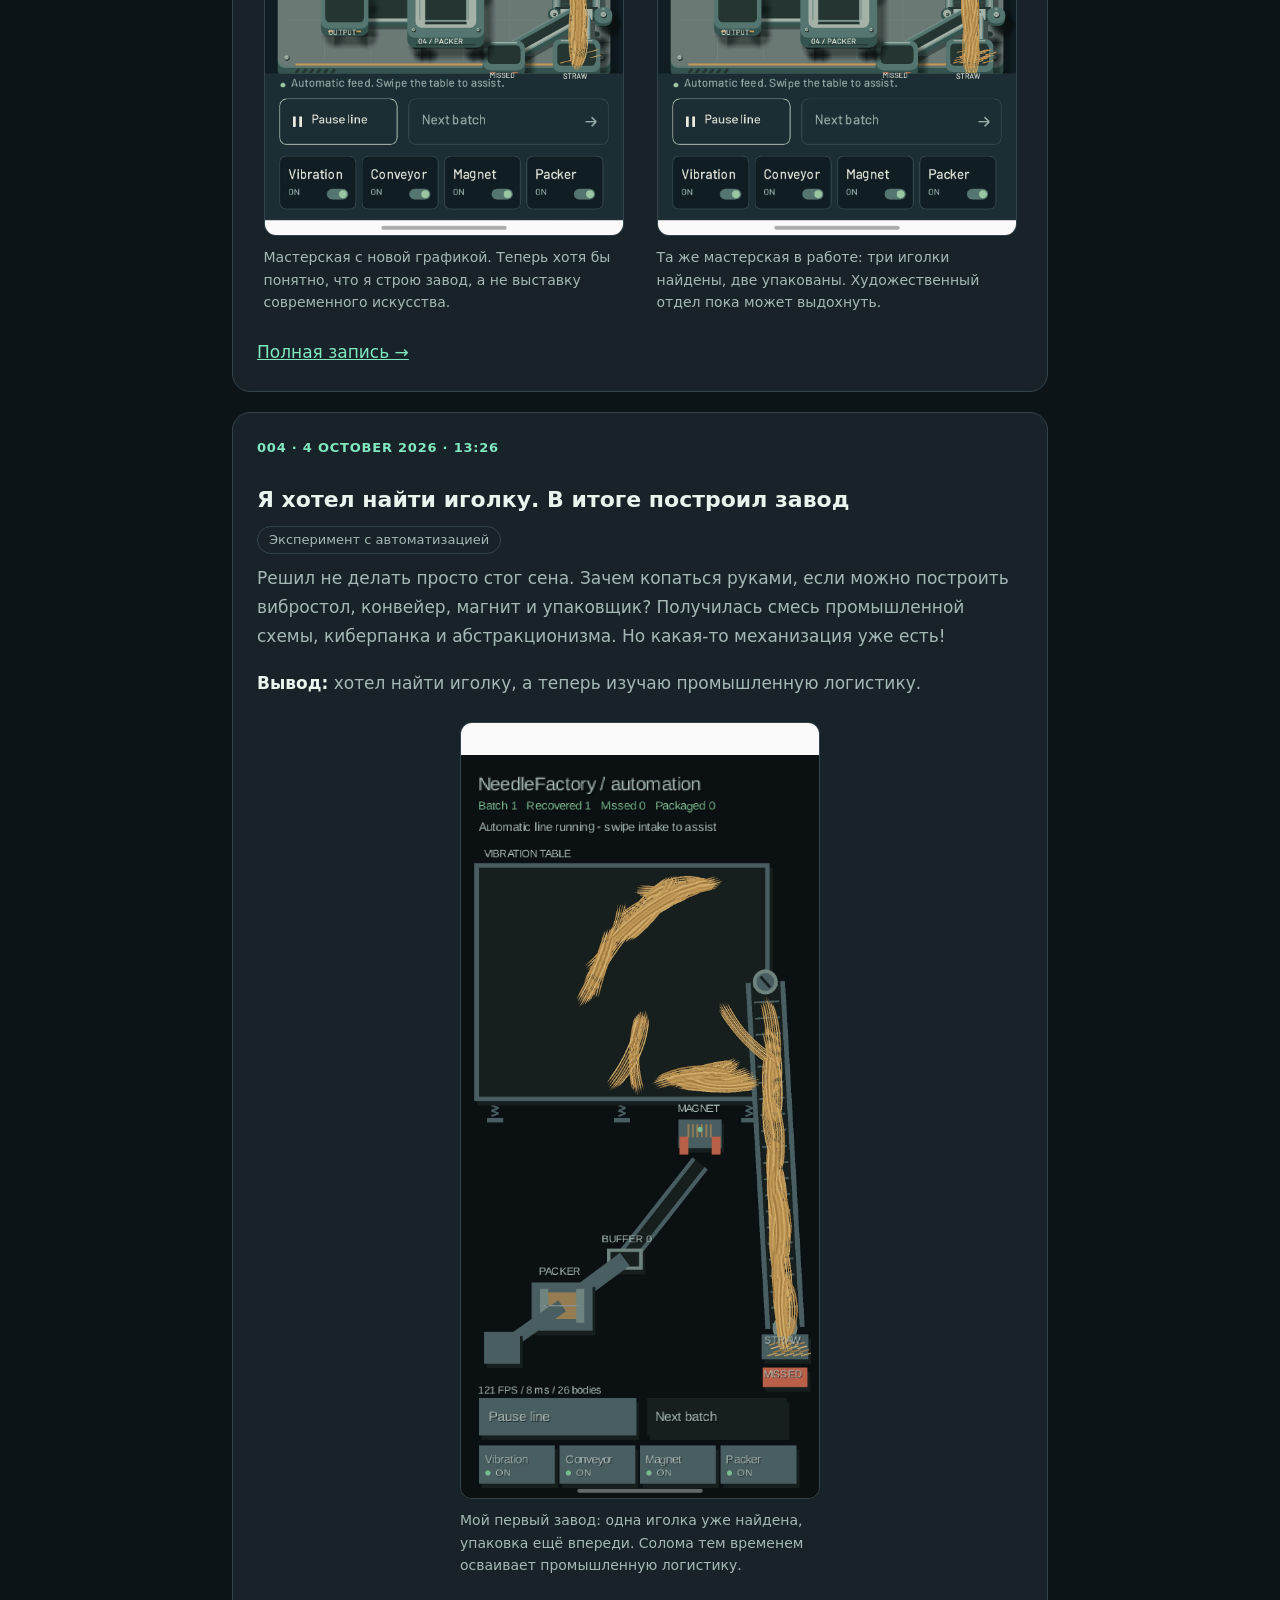
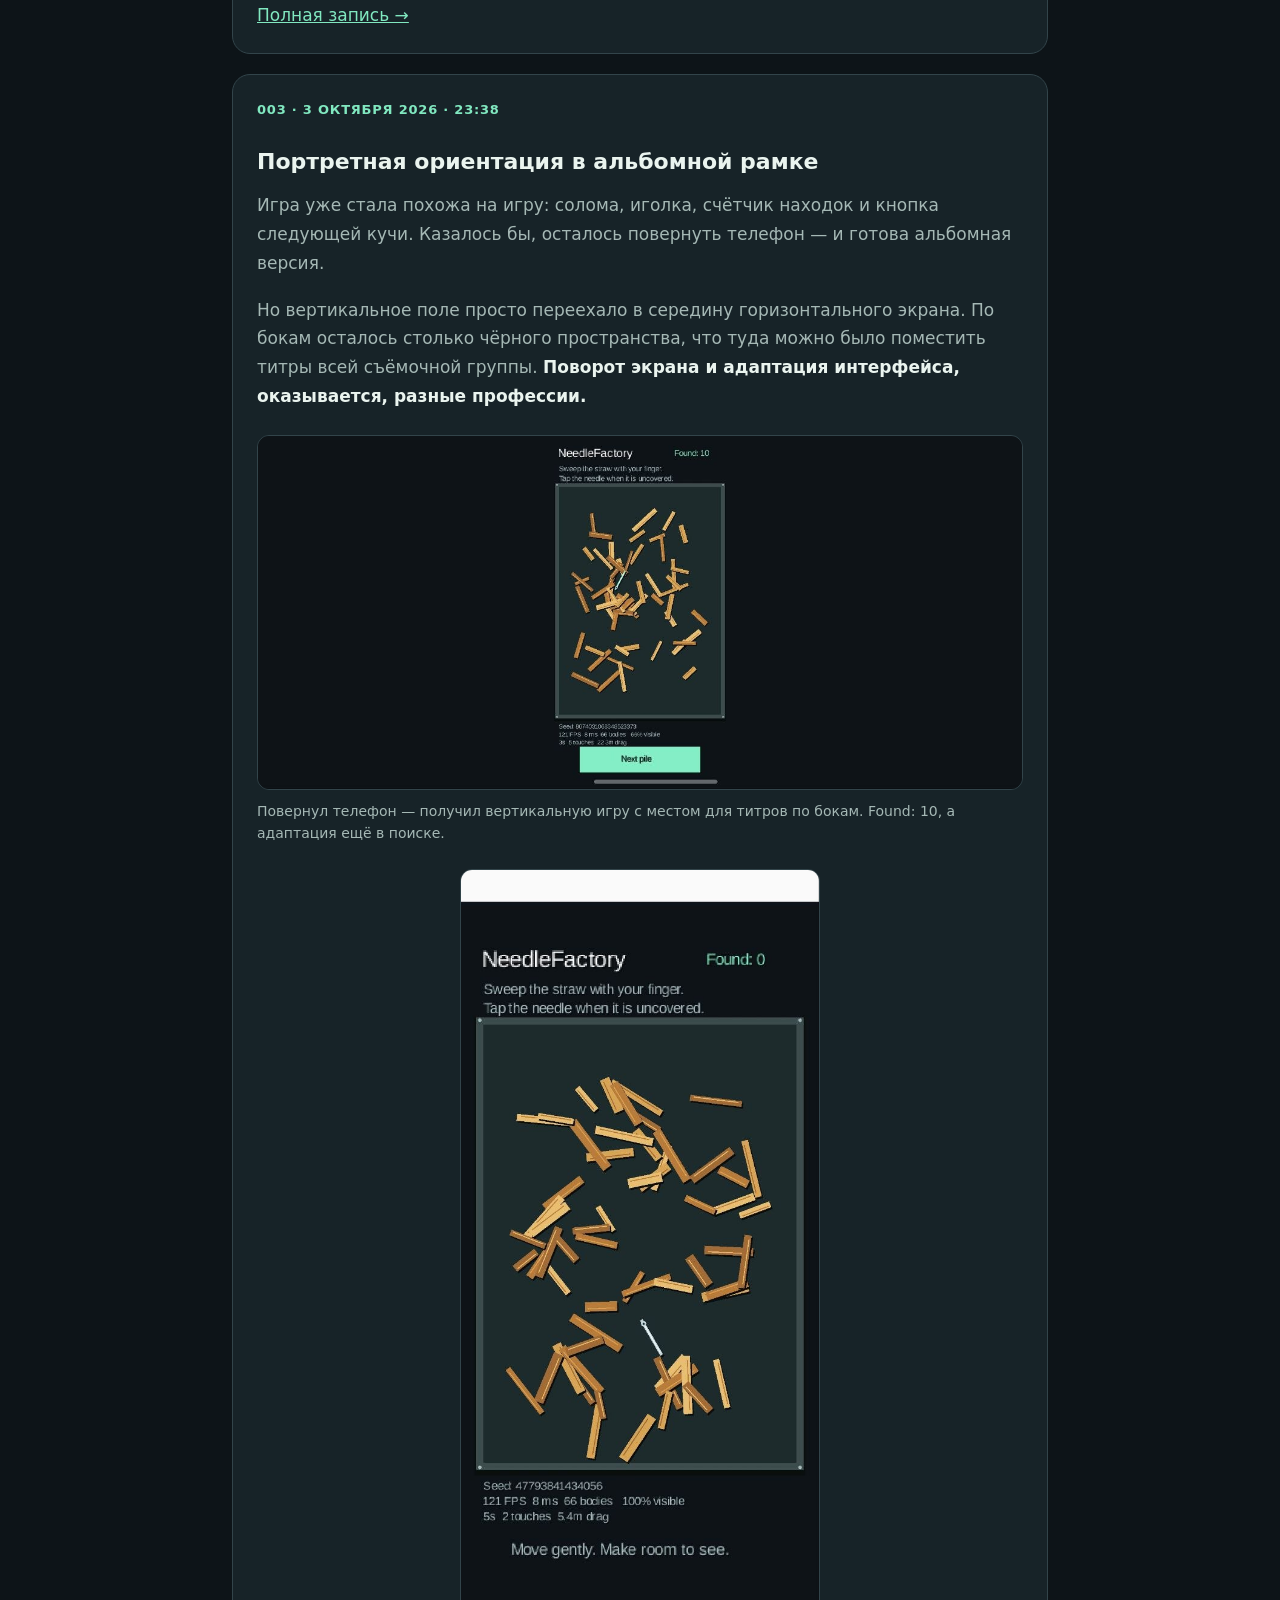
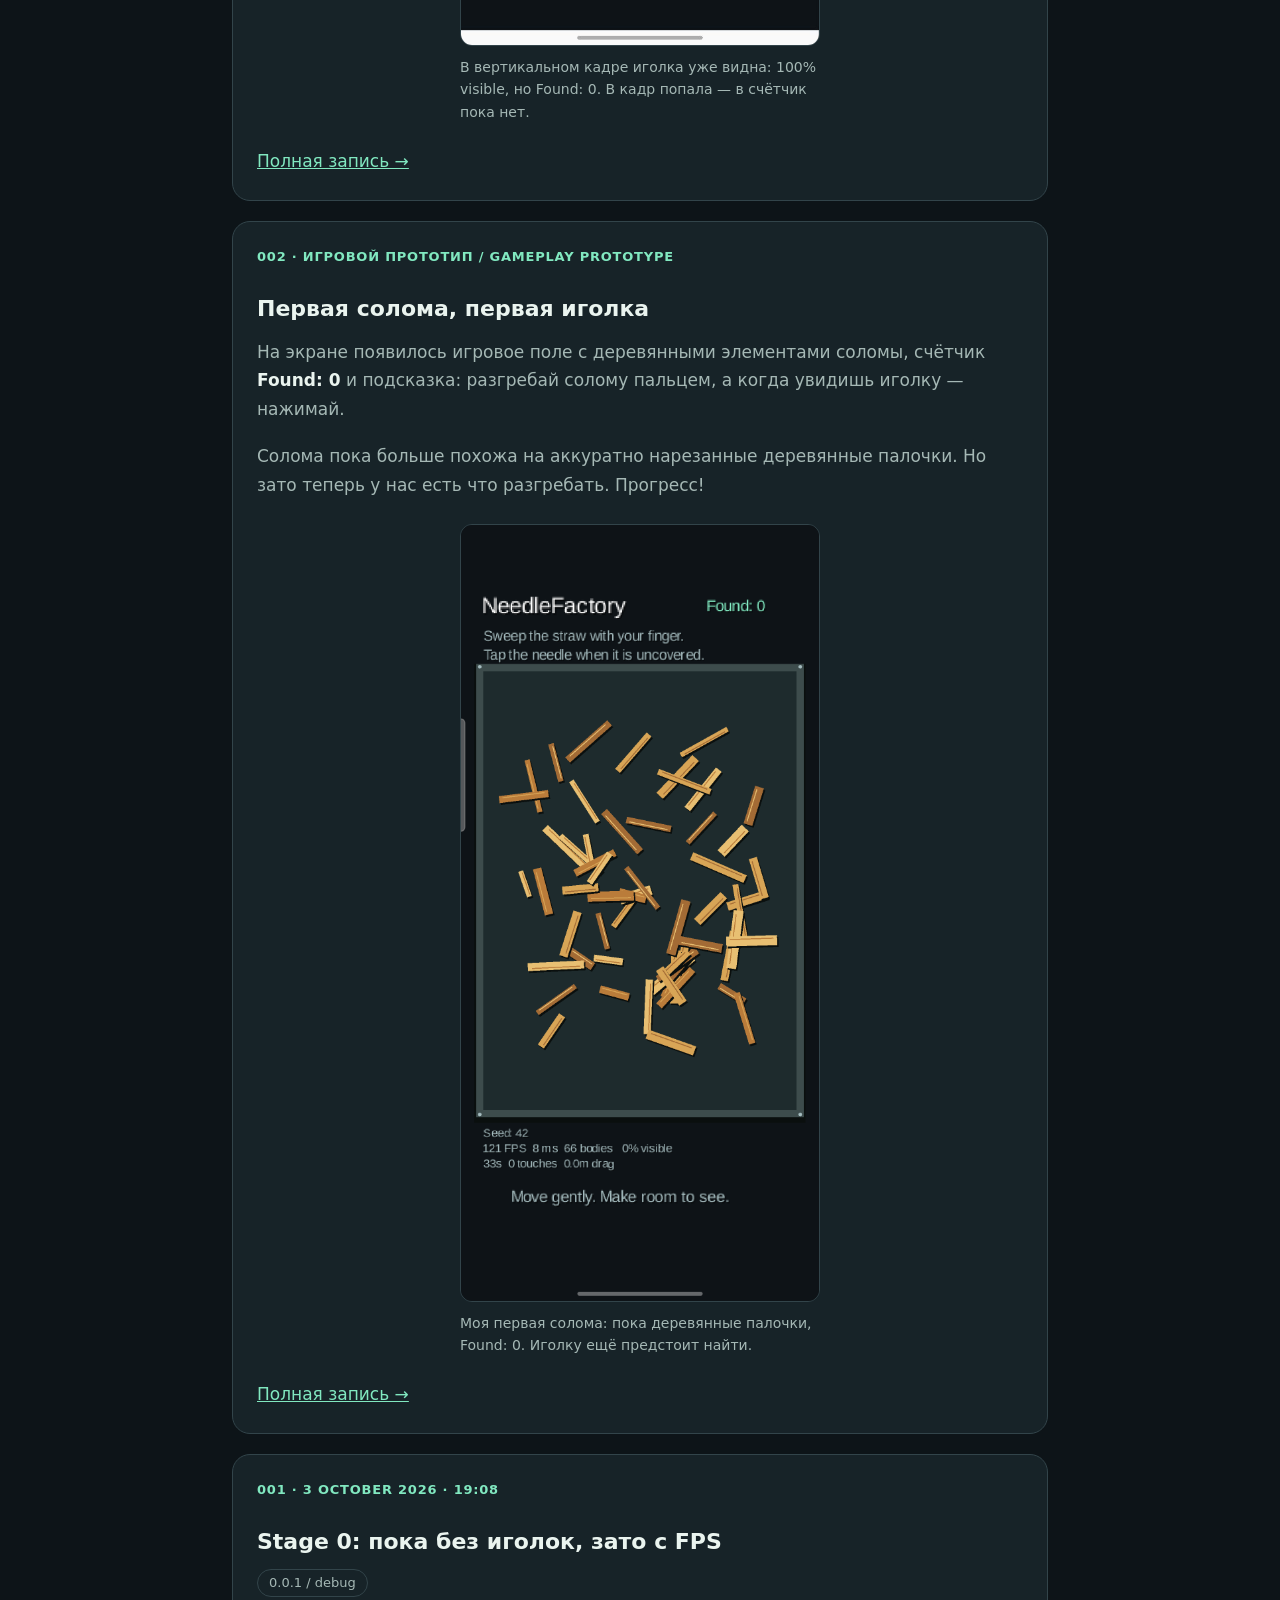
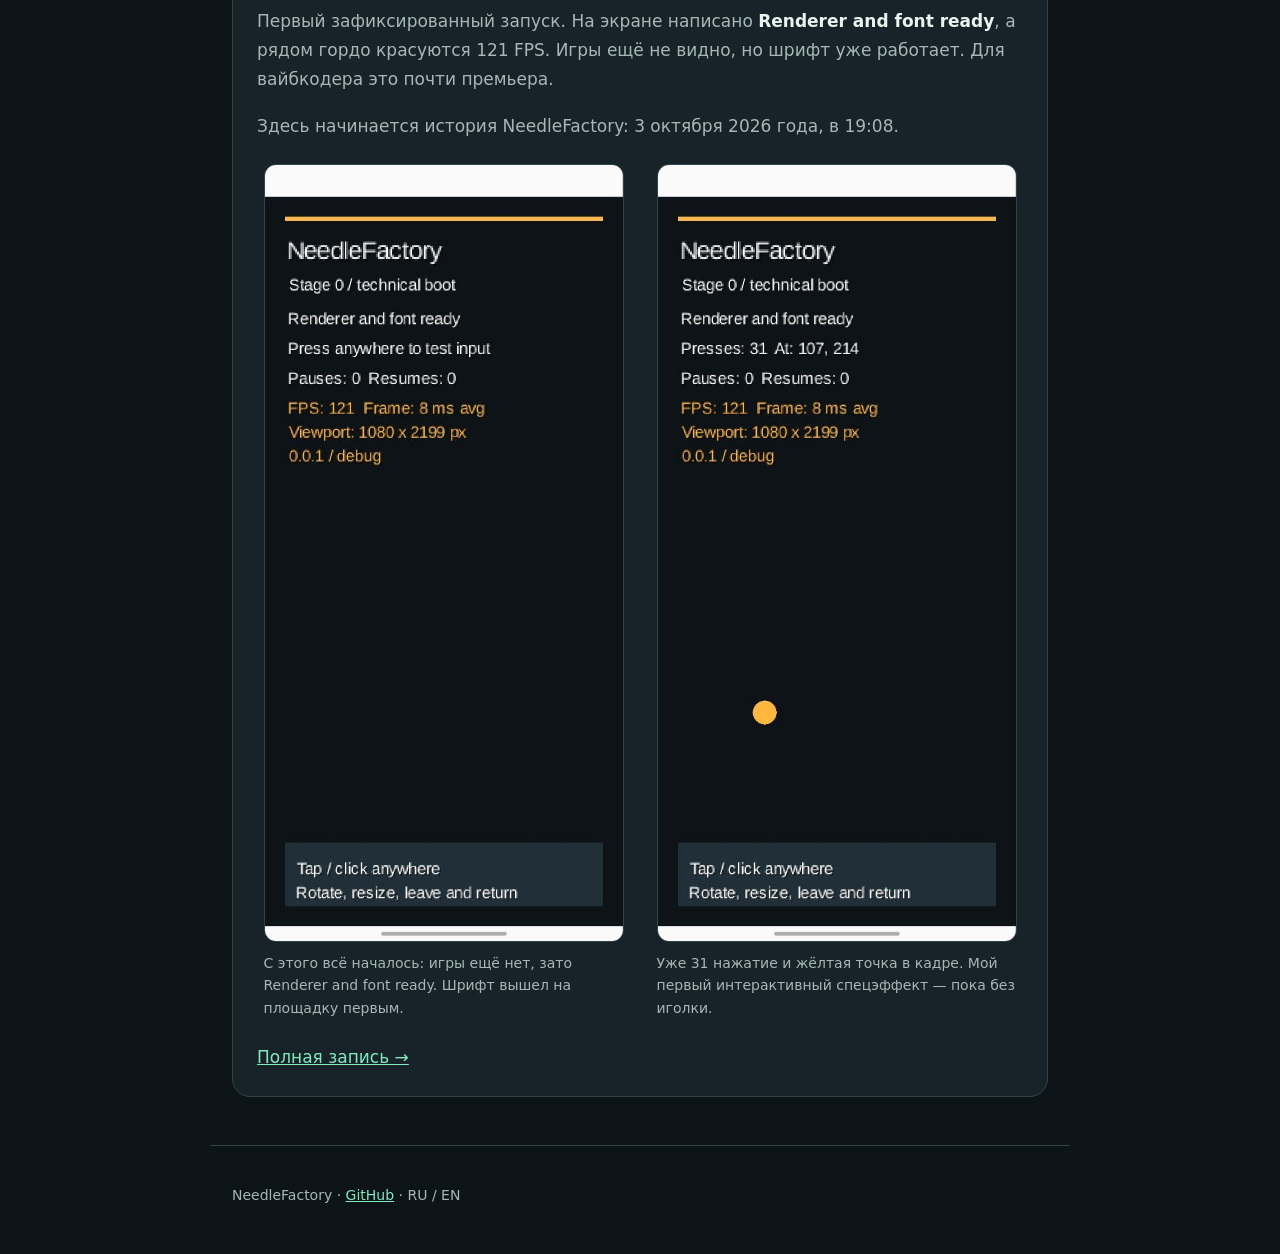
==== commit b311644d: "docs: add bilingual AI art direction entry with workshop screenshots" ====
--- a/docs/index.html
+++ b/docs/index.html
@@ -8,6 +8,10 @@
 <div data-lang="en" hidden><h1>Diary of a Vibe Coder</h1><p class="lead">Looking for a needle in a haystack. Also trying to figure out how code works.</p><p>I've spent over 25 years in video production, from television programs to complex post-production. Then I had a brilliant idea: why not try making my own game? I don't know how to code, but I do know how to explain what I want to AI. Admittedly, the AI sometimes has a rather creative interpretation. This is the story of experiments, small wins, giant black margins, and the other special effects of game development.</p></div></div></header>
 <main><section data-lang="ru"><h2>Хроника эксперимента</h2></section>
 <section data-lang="en" hidden><h2>The experiment so far</h2></section>
+<article class="entry"><div class="meta">005 · <time datetime="2026-10-04T18:34"><span data-lang="ru">4 октября 2026 · 18:34</span><span data-lang="en" hidden>October 4, 2026 · 18:34</span></time></div><div data-lang="ru"><h3>Позвал ИИ в художественный отдел</h3><p>Прошлый опыт абстракциониста я признал неудачным и позвал ИИ в художественный отдел. У завода появились корпуса, опоры и тени — теперь он хотя бы похож на мастерскую. Пока принимаю это за начальную графику и буду придерживаться этого направления.</p><div class="screenshot-gallery"><figure class="screenshot portrait"><a href="assets/screenshots/005-workshop-first-batch.jpg" aria-label="Открыть скриншот"><img src="assets/screenshots/005-workshop-first-batch.jpg" width="1080" height="2340" loading="lazy" decoding="async" alt="Обновлённая мастерская NeedleFactory: солома на вибростоле, конвейер, магнит и упаковщик; Batch 1, Recovered 0, Packaged 0."></a><figcaption>Мастерская с новой графикой. Теперь хотя бы понятно, что я строю завод, а не выставку современного искусства.</figcaption></figure>
+<figure class="screenshot portrait"><a href="assets/screenshots/005-workshop-running.png" aria-label="Открыть скриншот"><img src="assets/screenshots/005-workshop-running.png" width="1080" height="2340" loading="lazy" decoding="async" alt="Та же мастерская NeedleFactory во время работы: солома на конвейере, Batch 3, Recovered 3, Missed 0, Packaged 2."></a><figcaption>Та же мастерская в работе: три иголки найдены, две упакованы. Художественный отдел пока может выдохнуть.</figcaption></figure></div><a href="devlog/005-ai-art-direction.html">Полная запись →</a></div>
+<div data-lang="en" hidden><h3>I Called AI into the Art Department</h3><p>I admitted that my abstract-art experiment hadn't worked and called AI into the art department. The factory gained housings, supports, and shadows — now it actually resembles a workshop. I'll accept this as the starting graphics and stick with this direction.</p><div class="screenshot-gallery"><figure class="screenshot portrait"><a href="assets/screenshots/005-workshop-first-batch.jpg" aria-label="Open screenshot"><img src="assets/screenshots/005-workshop-first-batch.jpg" width="1080" height="2340" loading="lazy" decoding="async" alt="Updated NeedleFactory workshop: straw on the vibration table, conveyor, magnet and packer; Batch 1, Recovered 0, Packaged 0."></a><figcaption>The workshop with its new graphics. At least it's clear I'm building a factory rather than a contemporary art exhibition.</figcaption></figure>
+<figure class="screenshot portrait"><a href="assets/screenshots/005-workshop-running.png" aria-label="Open screenshot"><img src="assets/screenshots/005-workshop-running.png" width="1080" height="2340" loading="lazy" decoding="async" alt="The same NeedleFactory workshop in operation: straw on the conveyor, Batch 3, Recovered 3, Missed 0, Packaged 2."></a><figcaption>The same workshop in action: three needles recovered, two packaged. The art department can breathe for now.</figcaption></figure></div><a href="devlog/005-ai-art-direction.html">Full bilingual entry →</a></div></article>
 <article class="entry"><div class="meta">004 · 4 October 2026 · 13:26</div><div data-lang="ru"><h3>Я хотел найти иголку. В итоге построил завод</h3><span class="tag">Эксперимент с автоматизацией</span><p>Решил не делать просто стог сена. Зачем копаться руками, если можно построить вибростол, конвейер, магнит и упаковщик? Получилась смесь промышленной схемы, киберпанка и абстракционизма. Но какая-то механизация уже есть!</p><p><strong>Вывод:</strong> хотел найти иголку, а теперь изучаю промышленную логистику.</p><figure class="screenshot portrait"><a href="assets/screenshots/004-automation-line.jpg" aria-label="Открыть скриншот"><img src="assets/screenshots/004-automation-line.jpg" width="1080" height="2340" loading="lazy" decoding="async" alt="Ранний прототип автоматической линии NeedleFactory: вибростол, конвейер, магнит, буфер и упаковщик; Batch 1, Recovered 1, Missed 0, Packaged 0."></a><figcaption>Мой первый завод: одна иголка уже найдена, упаковка ещё впереди. Солома тем временем осваивает промышленную логистику.</figcaption></figure><a href="devlog/004-industrial-revolution.html">Полная запись →</a></div><div data-lang="en" hidden><h3>I Wanted to Find a Needle. I Built a Factory Instead.</h3><span class="tag">Automation experiment</span><p>Why search a haystack by hand when you can build a vibration table, conveyor, magnet, and packer? The result looks like industrial engineering crossed with cyberpunk abstract art. But at least it's mechanized!</p><p><strong>Takeaway:</strong> I wanted to find a needle. Now I'm learning industrial logistics.</p><figure class="screenshot portrait"><a href="assets/screenshots/004-automation-line.jpg" aria-label="Open screenshot"><img src="assets/screenshots/004-automation-line.jpg" width="1080" height="2340" loading="lazy" decoding="async" alt="Early NeedleFactory automation prototype: vibration table, conveyor, magnet, buffer and packer; Batch 1, Recovered 1, Missed 0, Packaged 0."></a><figcaption>My first factory: one needle recovered, packaging still ahead. Meanwhile, the straw is learning industrial logistics.</figcaption></figure><a href="devlog/004-industrial-revolution.html">Full bilingual entry →</a></div></article>
 <article class="entry"><div class="meta">003 · <time datetime="2026-10-03T23:38"><span data-lang="ru">3 октября 2026 · 23:38</span><span data-lang="en" hidden>October 3, 2026 · 23:38</span></time></div>
 <div data-lang="ru"><h3>Портретная ориентация в альбомной рамке</h3><p>Игра уже стала похожа на игру: солома, иголка, счётчик находок и кнопка следующей кучи. Казалось бы, осталось повернуть телефон — и готова альбомная версия.</p><p>Но вертикальное поле просто переехало в середину горизонтального экрана. По бокам осталось столько чёрного пространства, что туда можно было поместить титры всей съёмочной группы. <strong>Поворот экрана и адаптация интерфейса, оказывается, разные профессии.</strong></p><figure class="screenshot landscape"><a href="assets/screenshots/003-orientation-landscape.jpg" aria-label="Открыть исходный скриншот"><img src="assets/screenshots/003-orientation-landscape.jpg" width="1280" height="591" loading="lazy" decoding="async" alt="Альбомный экран раннего NeedleFactory: узкое вертикальное поле по центру, широкие чёрные поля, Found: 10 и кнопка Next pile."></a><figcaption>Повернул телефон — получил вертикальную игру с местом для титров по бокам. Found: 10, а адаптация ещё в поиске.</figcaption></figure>
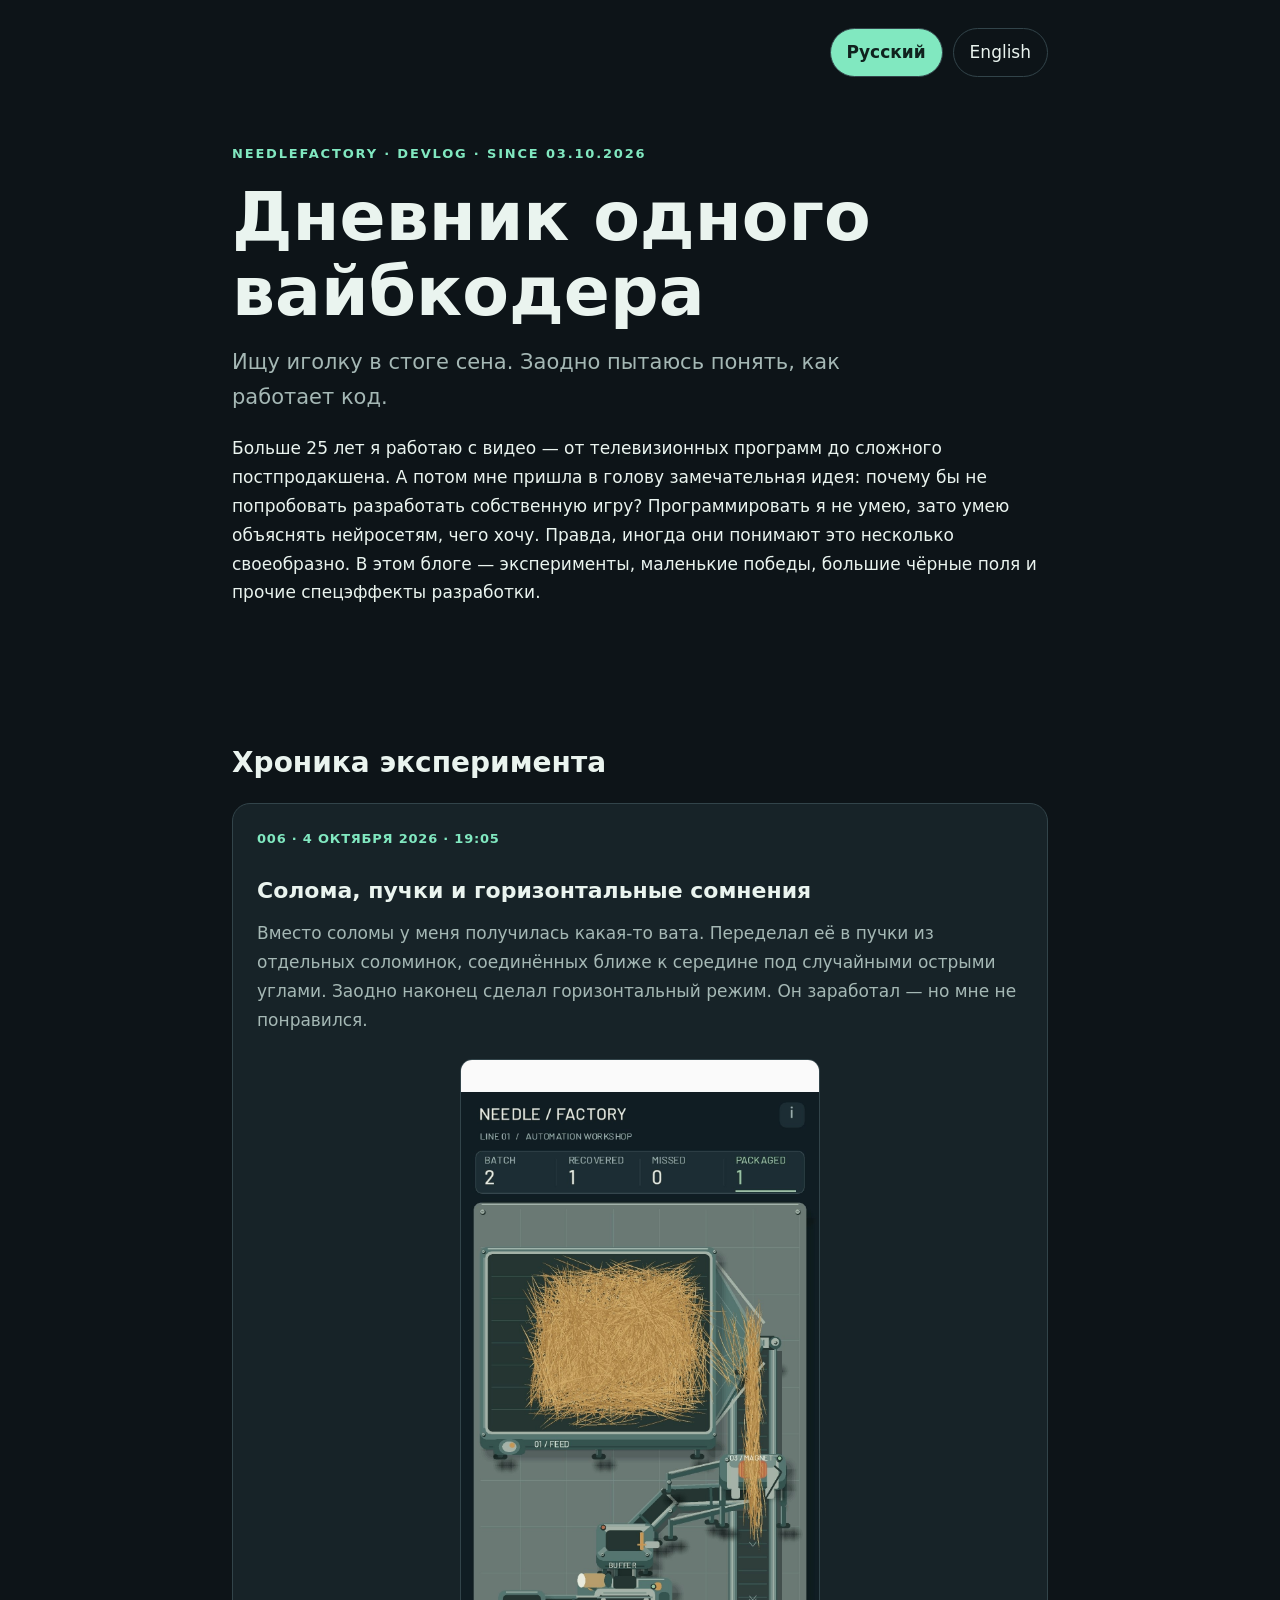
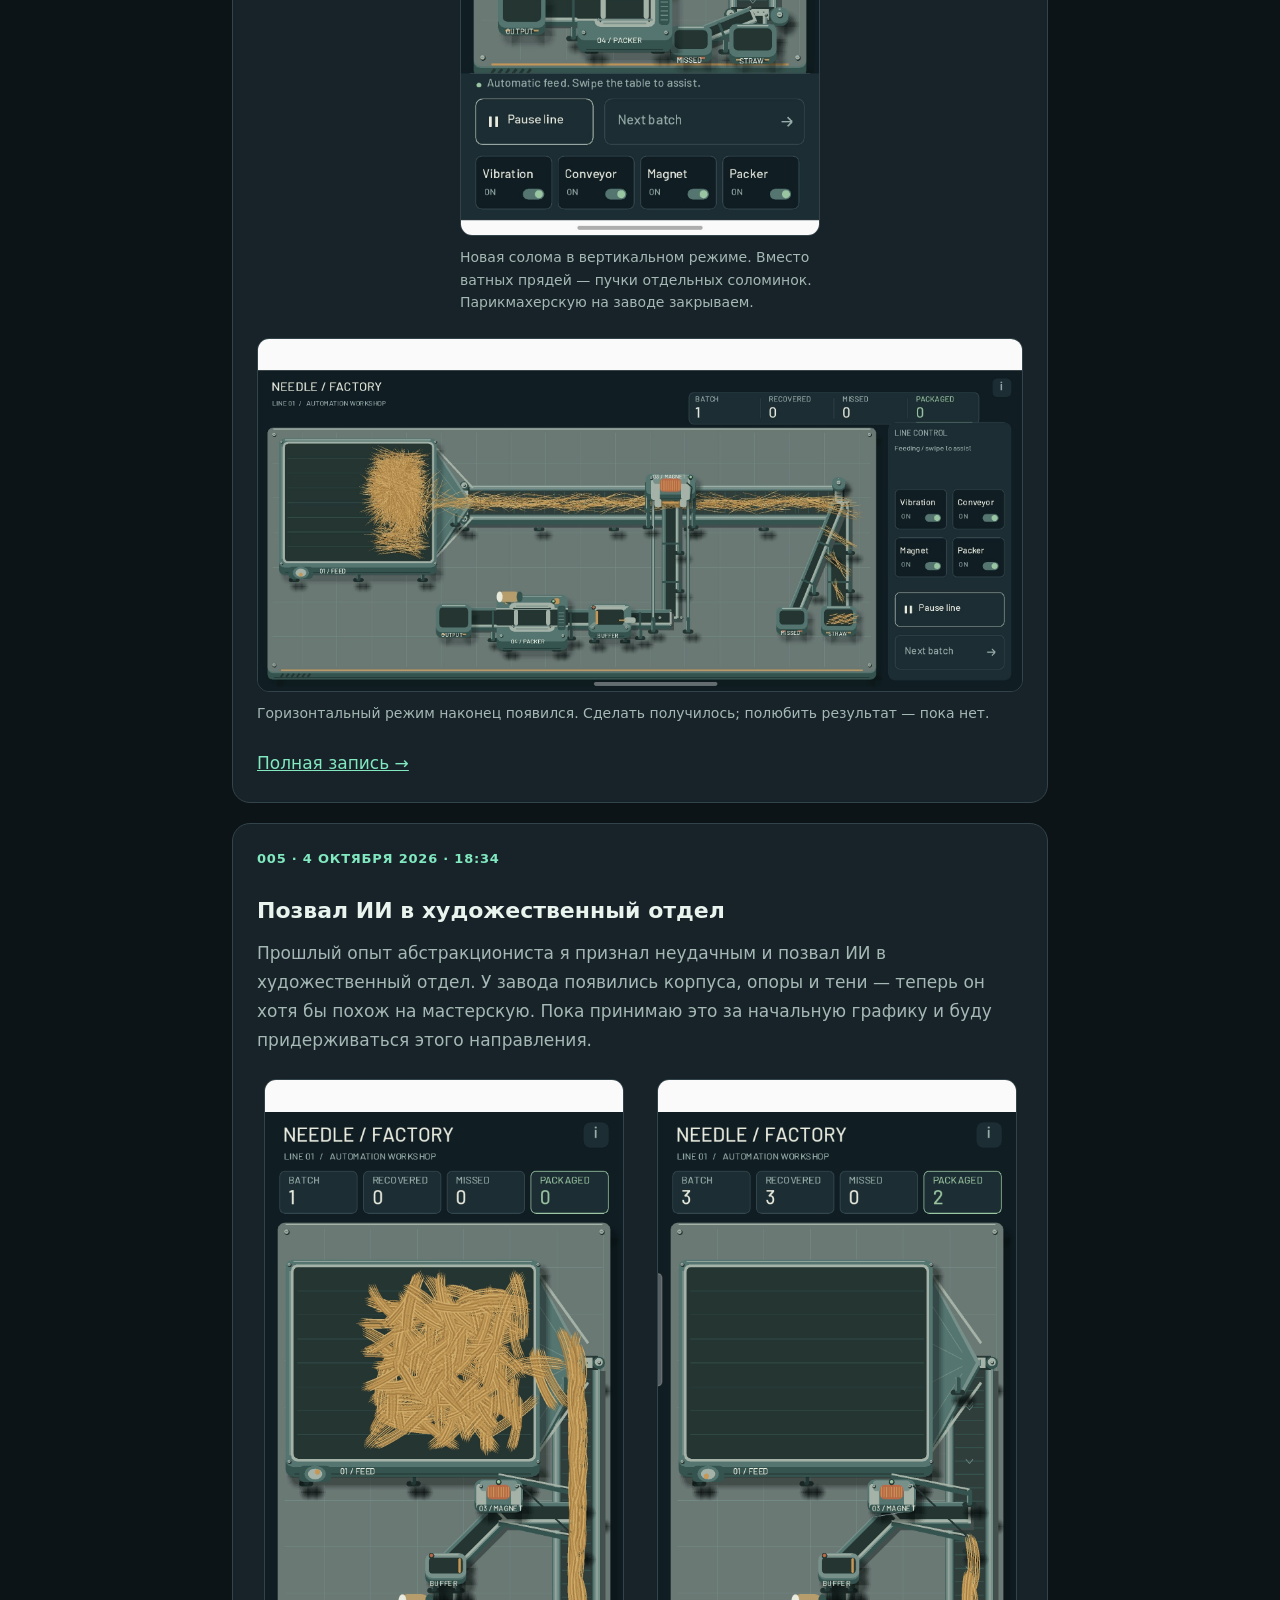
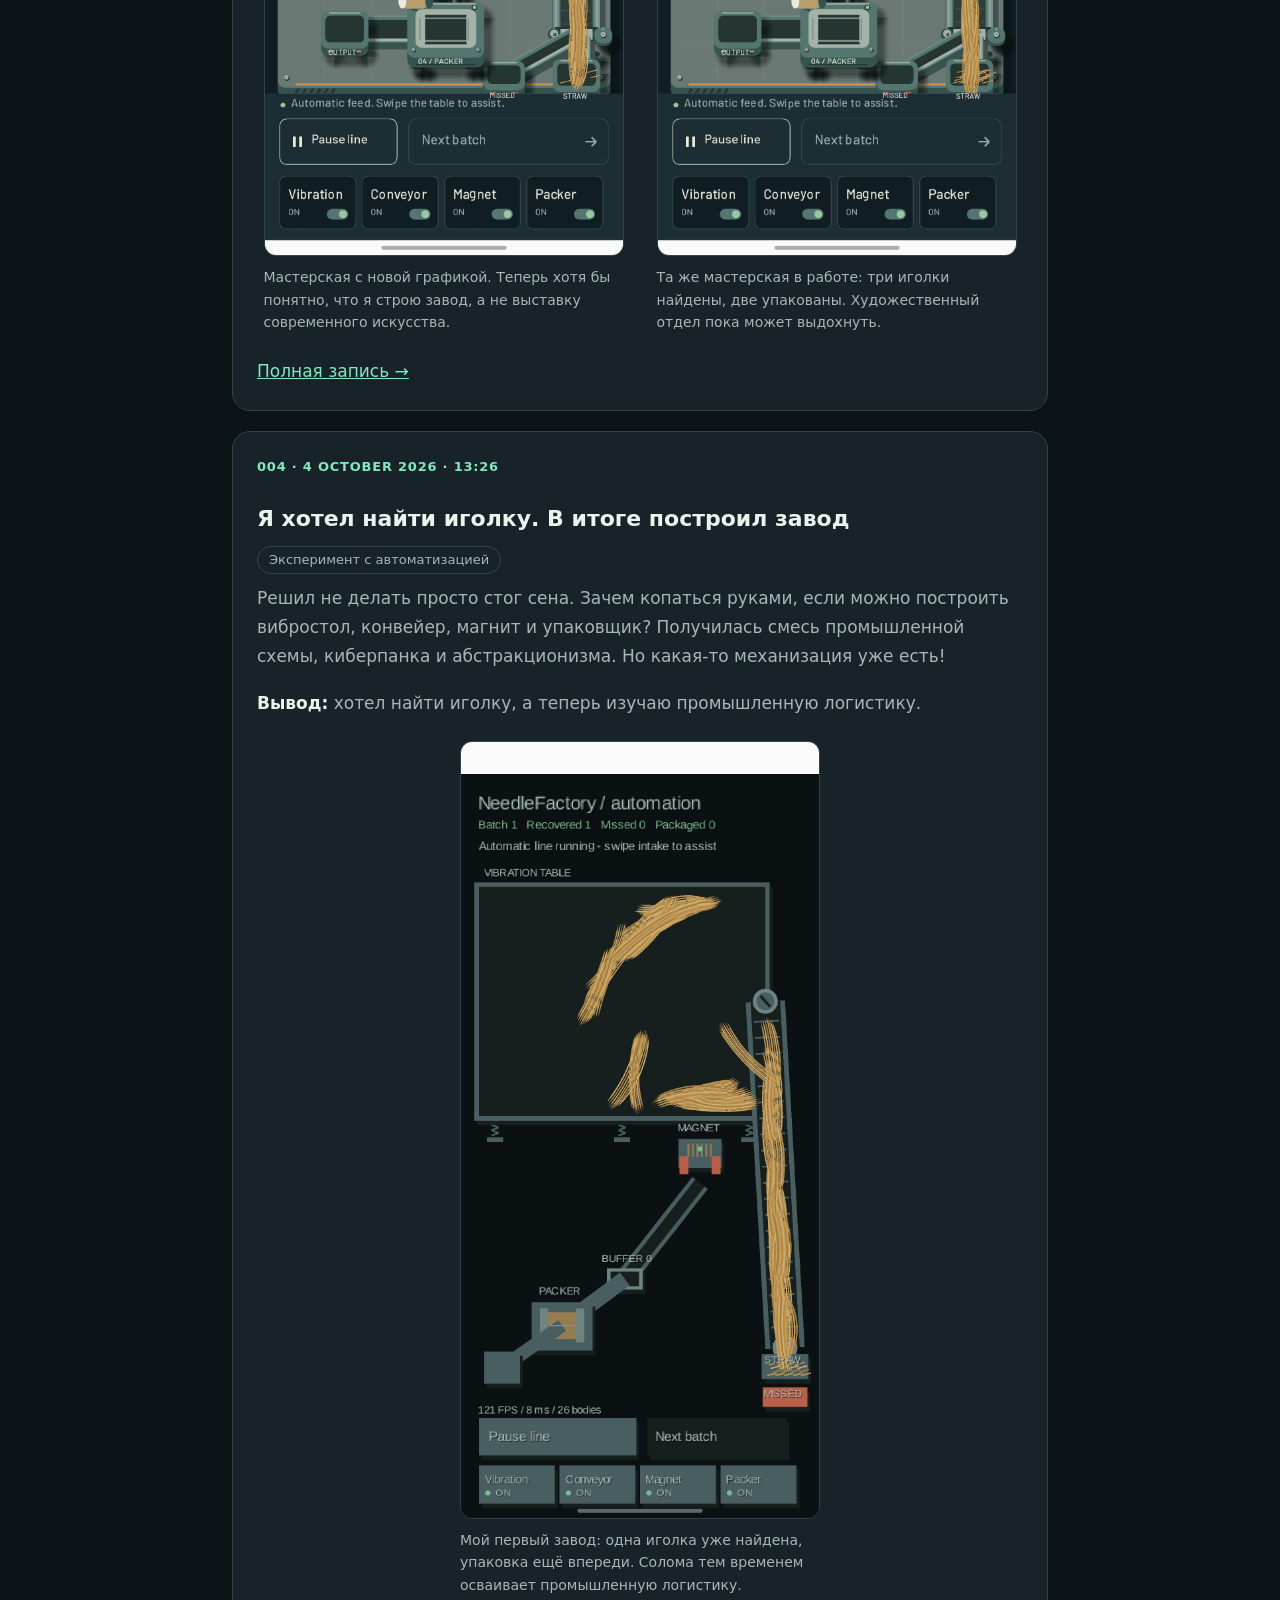
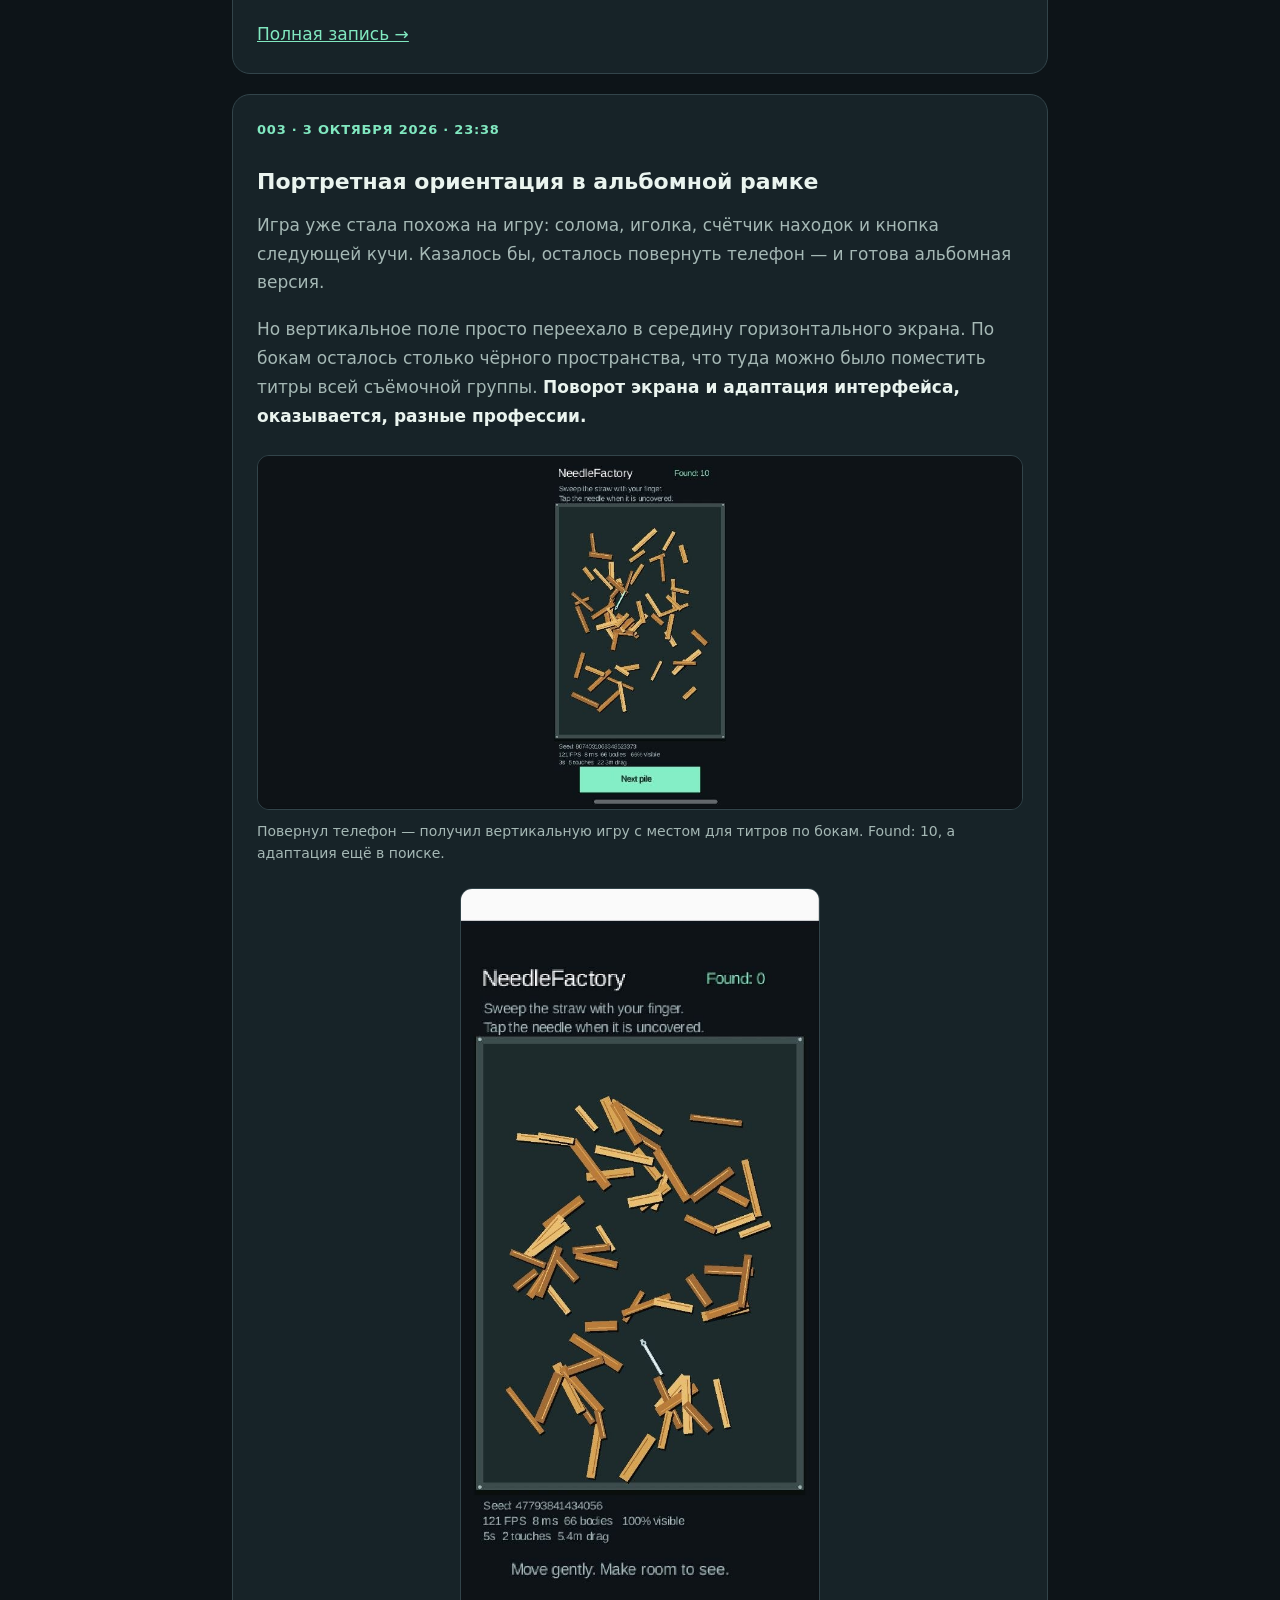
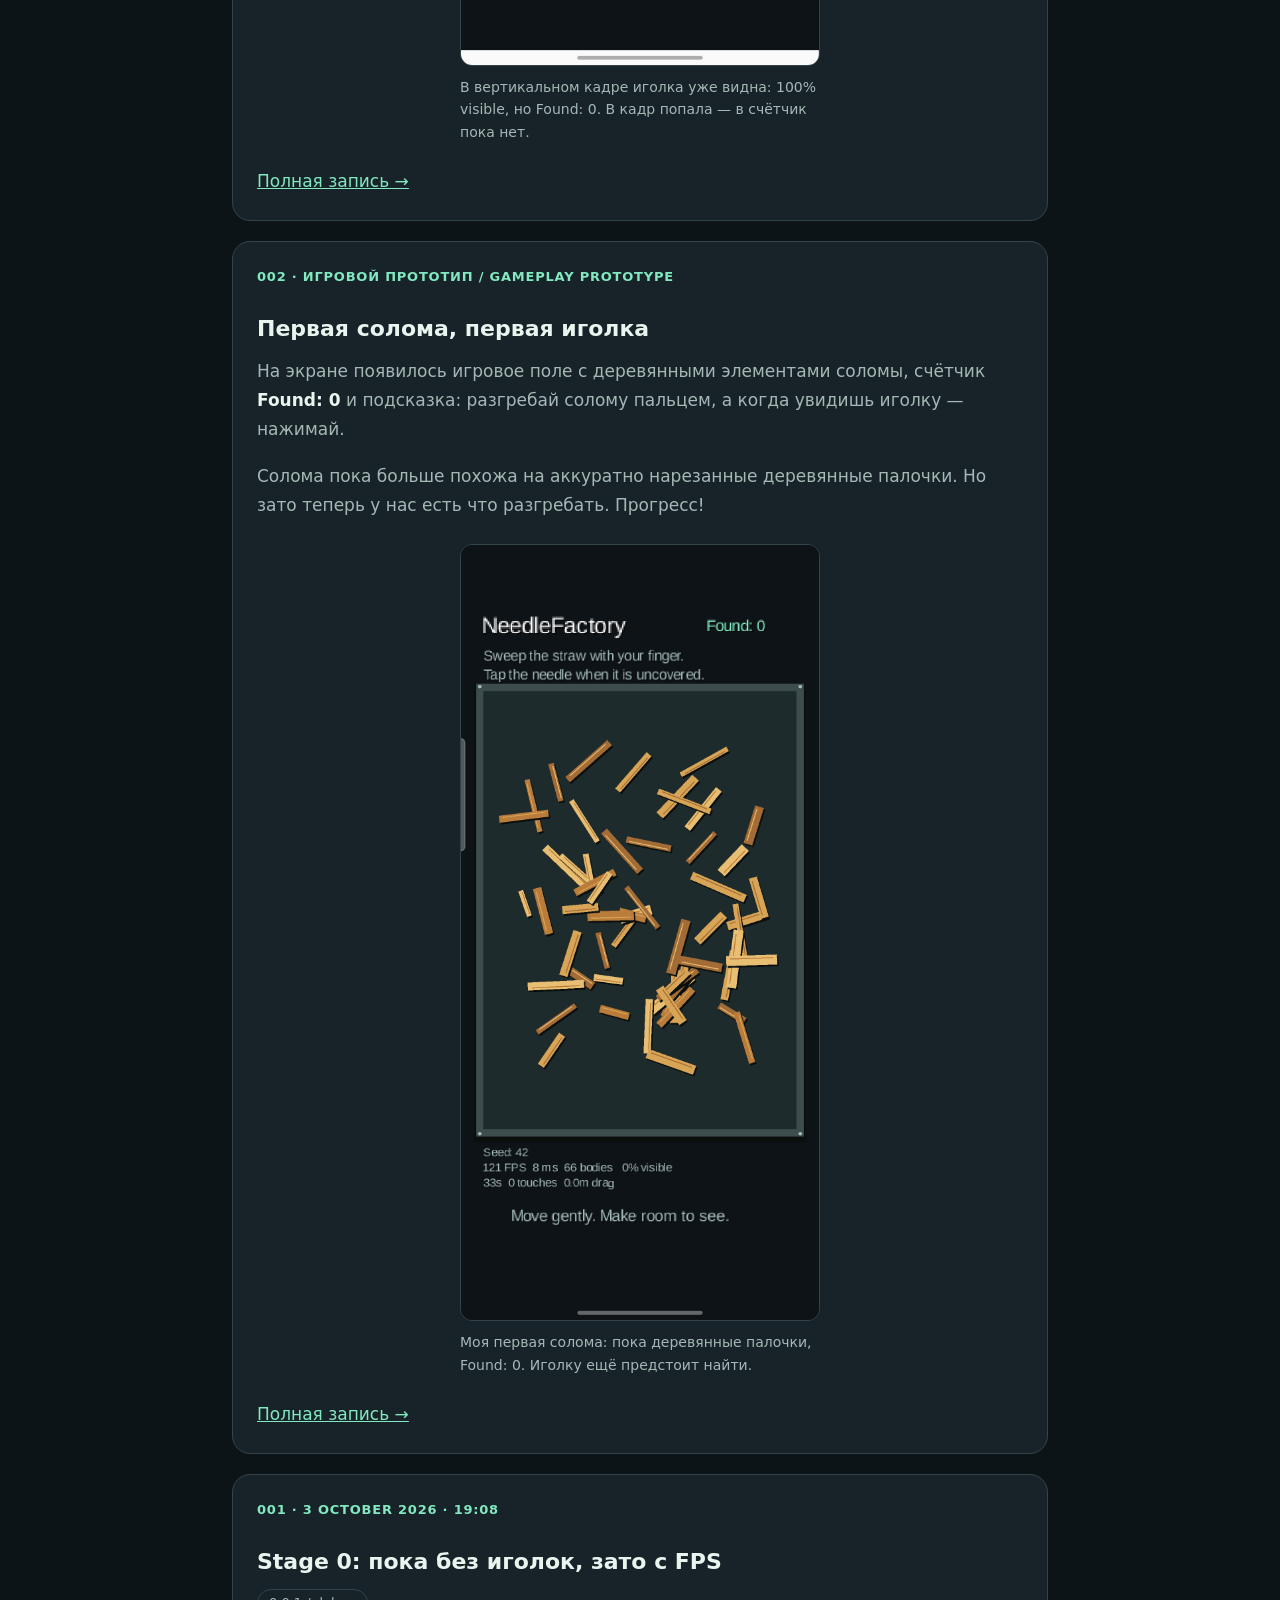
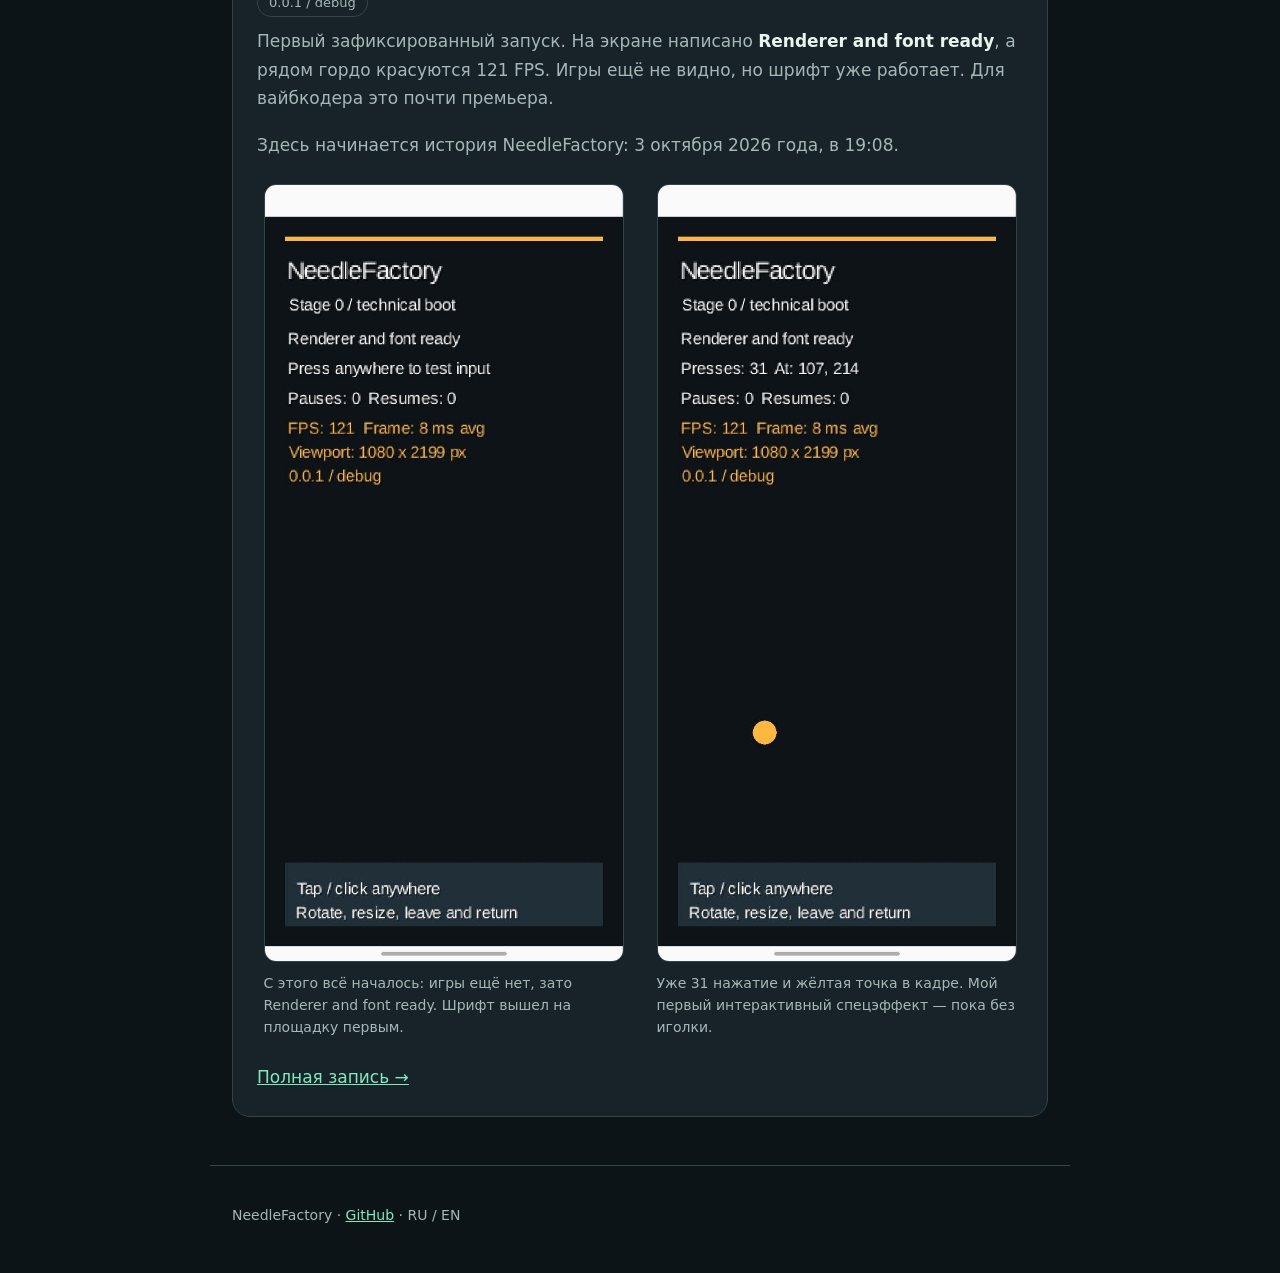
==== commit a3cb7eca: "docs: add straw rework and landscape experiment entry" ====
--- a/docs/index.html
+++ b/docs/index.html
@@ -8,6 +8,10 @@
 <div data-lang="en" hidden><h1>Diary of a Vibe Coder</h1><p class="lead">Looking for a needle in a haystack. Also trying to figure out how code works.</p><p>I've spent over 25 years in video production, from television programs to complex post-production. Then I had a brilliant idea: why not try making my own game? I don't know how to code, but I do know how to explain what I want to AI. Admittedly, the AI sometimes has a rather creative interpretation. This is the story of experiments, small wins, giant black margins, and the other special effects of game development.</p></div></div></header>
 <main><section data-lang="ru"><h2>Хроника эксперимента</h2></section>
 <section data-lang="en" hidden><h2>The experiment so far</h2></section>
+<article class="entry"><div class="meta">006 · <time datetime="2026-10-04T19:05"><span data-lang="ru">4 октября 2026 · 19:05</span><span data-lang="en" hidden>October 4, 2026 · 19:05</span></time></div><div data-lang="ru"><h3>Солома, пучки и горизонтальные сомнения</h3><p>Вместо соломы у меня получилась какая-то вата. Переделал её в пучки из отдельных соломинок, соединённых ближе к середине под случайными острыми углами. Заодно наконец сделал горизонтальный режим. Он заработал — но мне не понравился.</p><figure class="screenshot portrait"><a href="assets/screenshots/006-straw-portrait.jpg" aria-label="Открыть скриншот"><img src="assets/screenshots/006-straw-portrait.jpg" width="1080" height="2340" loading="lazy" decoding="async" alt="Вертикальная мастерская NeedleFactory с густой кучей тонких пересекающихся соломинок на вибростоле и соломой на конвейере."></a><figcaption>Новая солома в вертикальном режиме. Вместо ватных прядей — пучки отдельных соломинок. Парикмахерскую на заводе закрываем.</figcaption></figure>
+<figure class="screenshot landscape"><a href="assets/screenshots/006-straw-landscape.jpg" aria-label="Открыть скриншот"><img src="assets/screenshots/006-straw-landscape.jpg" width="2340" height="1080" loading="lazy" decoding="async" alt="Альбомная мастерская NeedleFactory: вибростол слева, длинный конвейер с соломой, магнит в центре и панель управления справа."></a><figcaption>Горизонтальный режим наконец появился. Сделать получилось; полюбить результат — пока нет.</figcaption></figure><a href="devlog/006-straw-and-landscape.html">Полная запись →</a></div>
+<div data-lang="en" hidden><h3>Straw, Bundles, and Landscape Doubts</h3><p>My straw had somehow turned into cotton wool. I rebuilt it as bundles of individual stems joined near their centers at random acute angles. I also finally made landscape mode. It worked — but I didn't like it.</p><figure class="screenshot portrait"><a href="assets/screenshots/006-straw-portrait.jpg" aria-label="Open screenshot"><img src="assets/screenshots/006-straw-portrait.jpg" width="1080" height="2340" loading="lazy" decoding="async" alt="Portrait NeedleFactory workshop with a dense pile of thin intersecting straw stems on the vibration table and straw on the conveyor."></a><figcaption>New straw in portrait mode. Individual stems bundled together instead of cotton-like strands. The factory hair salon is closing.</figcaption></figure>
+<figure class="screenshot landscape"><a href="assets/screenshots/006-straw-landscape.jpg" aria-label="Open screenshot"><img src="assets/screenshots/006-straw-landscape.jpg" width="2340" height="1080" loading="lazy" decoding="async" alt="Landscape NeedleFactory workshop: vibration table on the left, long straw conveyor, magnet in the center and controls on the right."></a><figcaption>Landscape mode finally arrived. I managed to make it; liking the result is another matter.</figcaption></figure><a href="devlog/006-straw-and-landscape.html">Full bilingual entry →</a></div></article>
 <article class="entry"><div class="meta">005 · <time datetime="2026-10-04T18:34"><span data-lang="ru">4 октября 2026 · 18:34</span><span data-lang="en" hidden>October 4, 2026 · 18:34</span></time></div><div data-lang="ru"><h3>Позвал ИИ в художественный отдел</h3><p>Прошлый опыт абстракциониста я признал неудачным и позвал ИИ в художественный отдел. У завода появились корпуса, опоры и тени — теперь он хотя бы похож на мастерскую. Пока принимаю это за начальную графику и буду придерживаться этого направления.</p><div class="screenshot-gallery"><figure class="screenshot portrait"><a href="assets/screenshots/005-workshop-first-batch.jpg" aria-label="Открыть скриншот"><img src="assets/screenshots/005-workshop-first-batch.jpg" width="1080" height="2340" loading="lazy" decoding="async" alt="Обновлённая мастерская NeedleFactory: солома на вибростоле, конвейер, магнит и упаковщик; Batch 1, Recovered 0, Packaged 0."></a><figcaption>Мастерская с новой графикой. Теперь хотя бы понятно, что я строю завод, а не выставку современного искусства.</figcaption></figure>
 <figure class="screenshot portrait"><a href="assets/screenshots/005-workshop-running.png" aria-label="Открыть скриншот"><img src="assets/screenshots/005-workshop-running.png" width="1080" height="2340" loading="lazy" decoding="async" alt="Та же мастерская NeedleFactory во время работы: солома на конвейере, Batch 3, Recovered 3, Missed 0, Packaged 2."></a><figcaption>Та же мастерская в работе: три иголки найдены, две упакованы. Художественный отдел пока может выдохнуть.</figcaption></figure></div><a href="devlog/005-ai-art-direction.html">Полная запись →</a></div>
 <div data-lang="en" hidden><h3>I Called AI into the Art Department</h3><p>I admitted that my abstract-art experiment hadn't worked and called AI into the art department. The factory gained housings, supports, and shadows — now it actually resembles a workshop. I'll accept this as the starting graphics and stick with this direction.</p><div class="screenshot-gallery"><figure class="screenshot portrait"><a href="assets/screenshots/005-workshop-first-batch.jpg" aria-label="Open screenshot"><img src="assets/screenshots/005-workshop-first-batch.jpg" width="1080" height="2340" loading="lazy" decoding="async" alt="Updated NeedleFactory workshop: straw on the vibration table, conveyor, magnet and packer; Batch 1, Recovered 0, Packaged 0."></a><figcaption>The workshop with its new graphics. At least it's clear I'm building a factory rather than a contemporary art exhibition.</figcaption></figure>
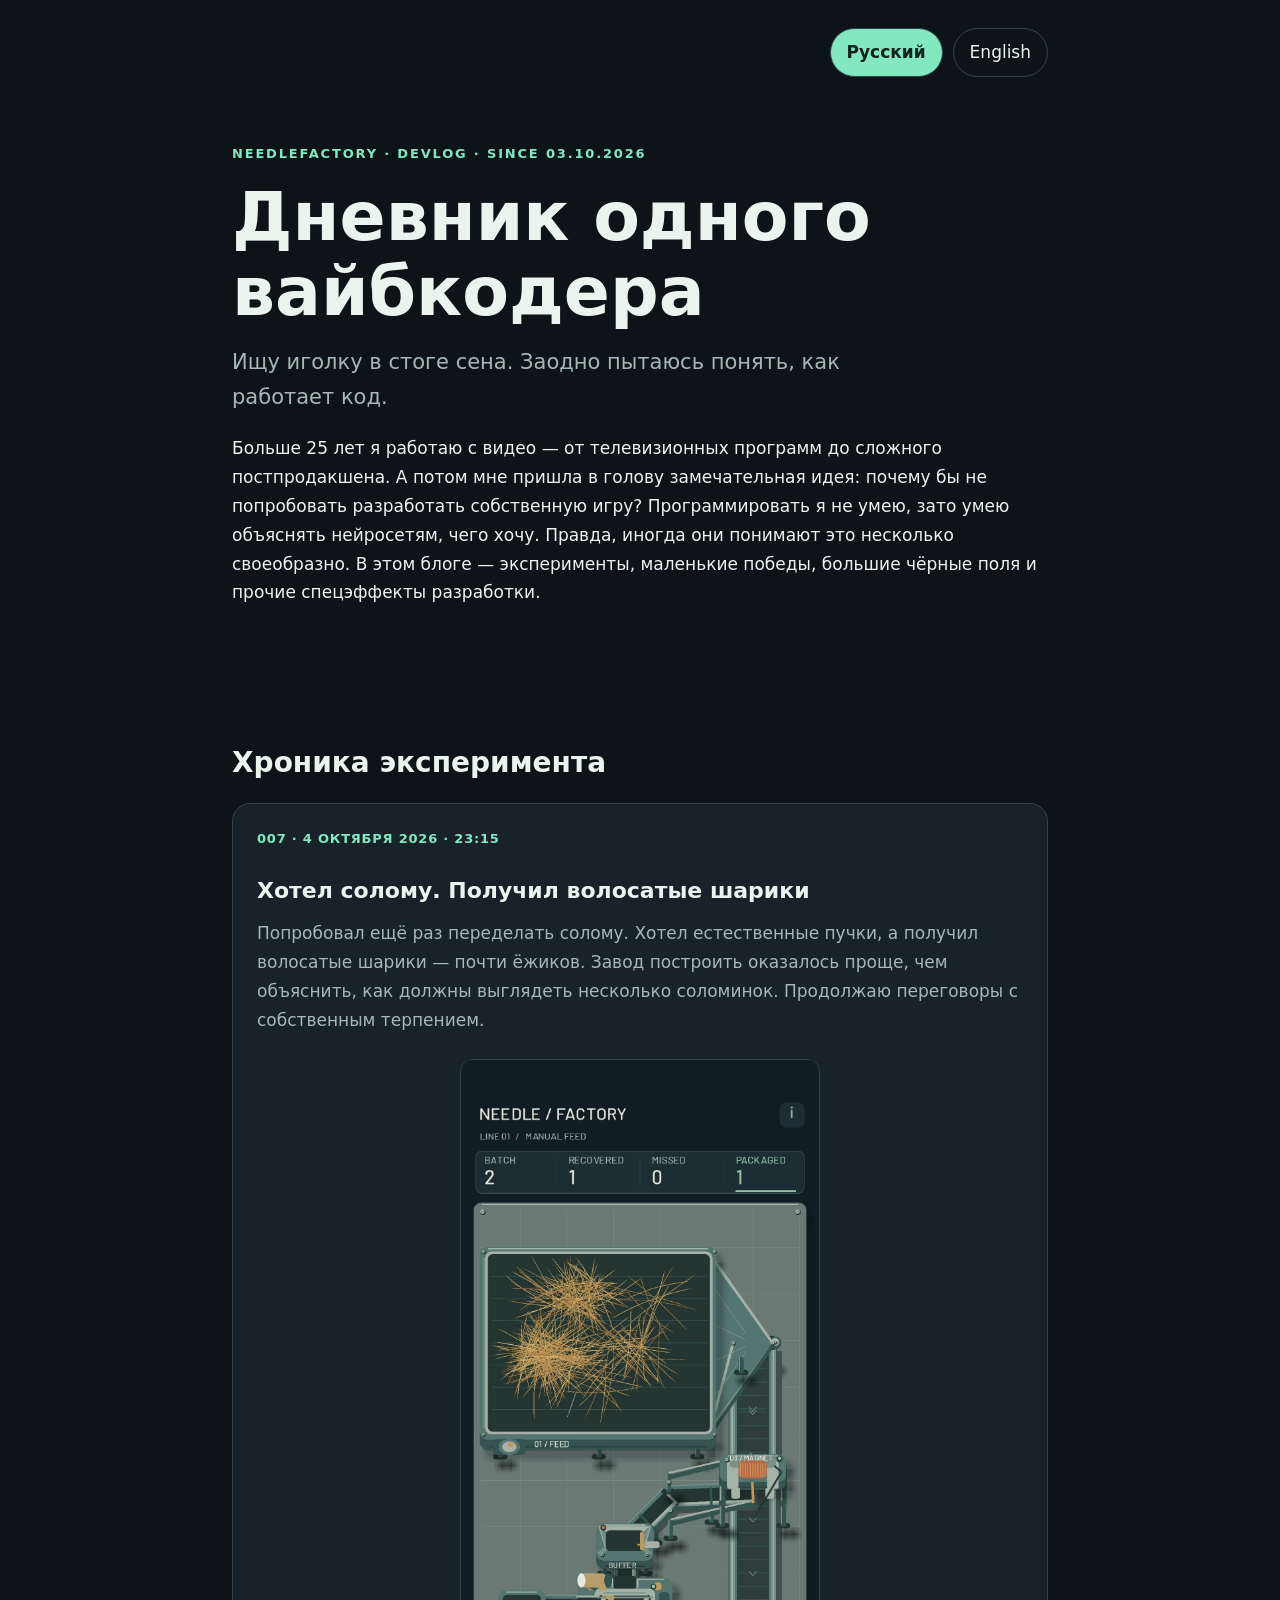
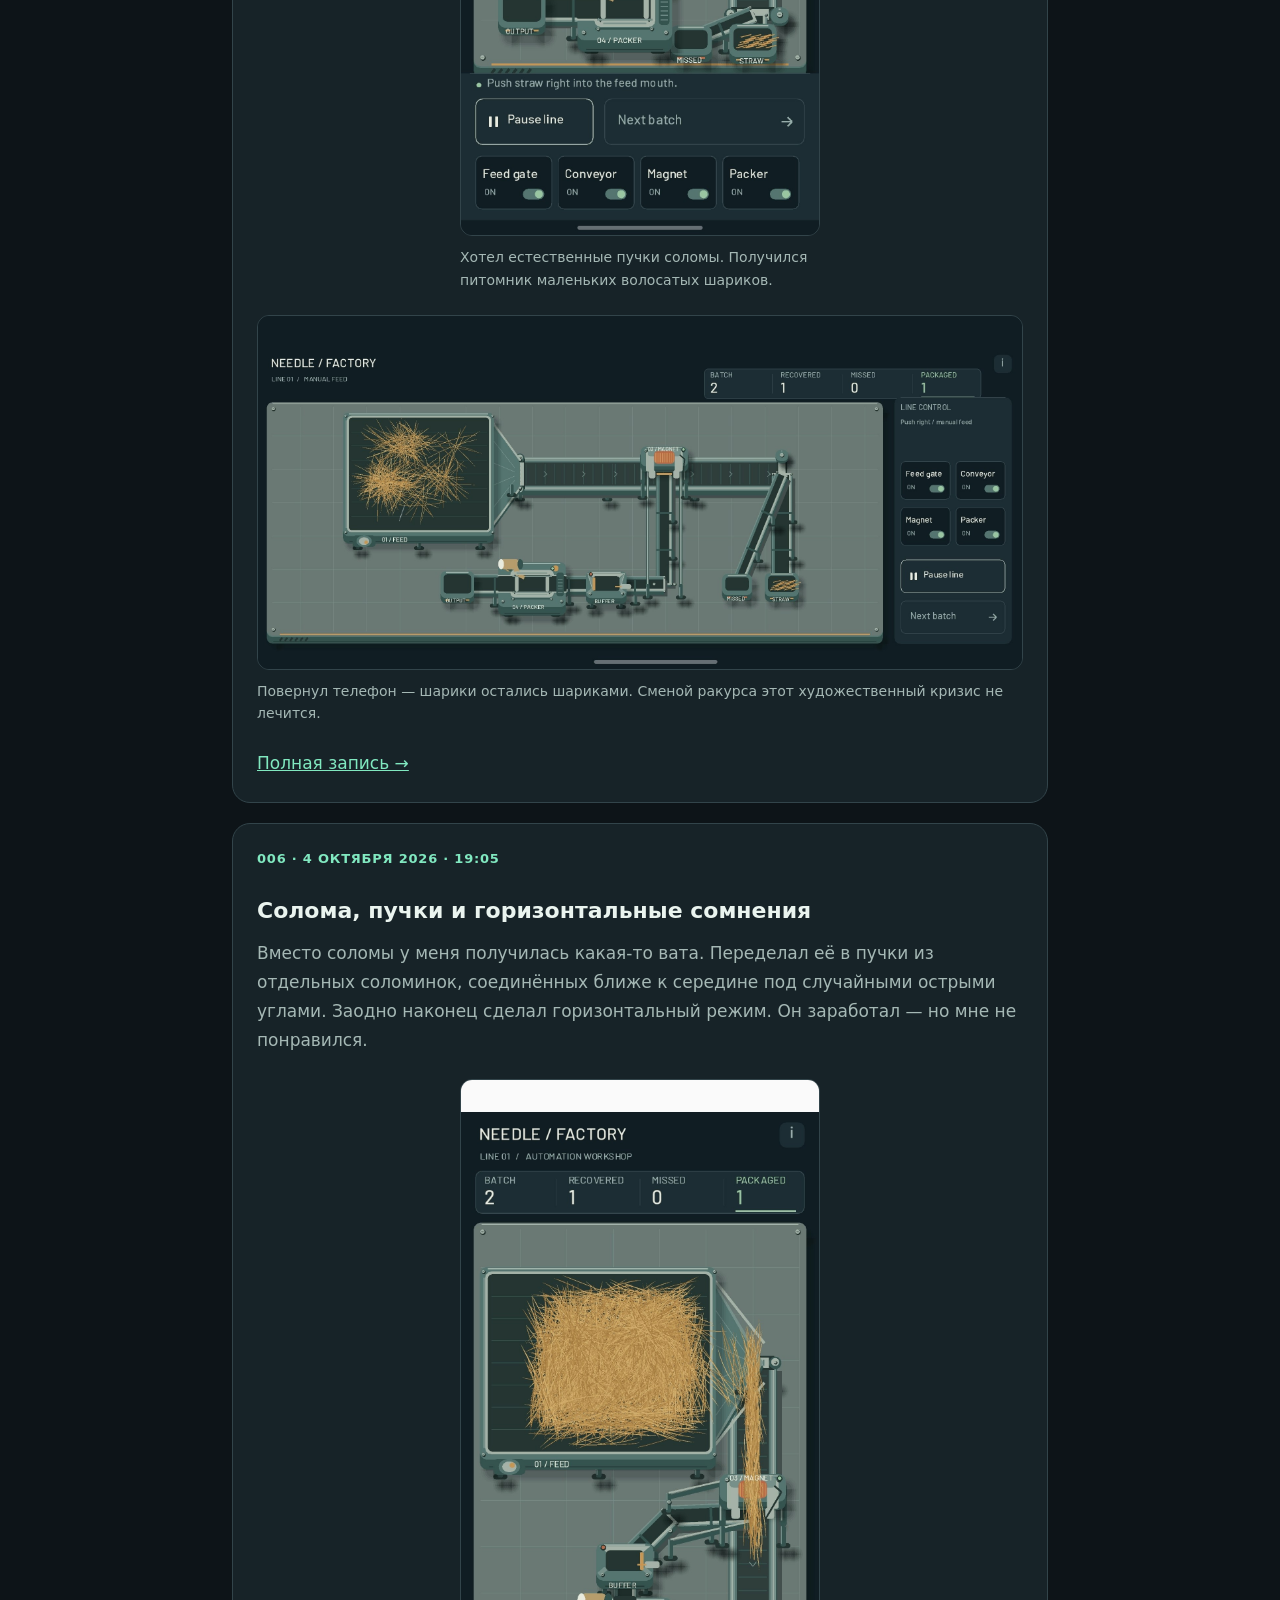
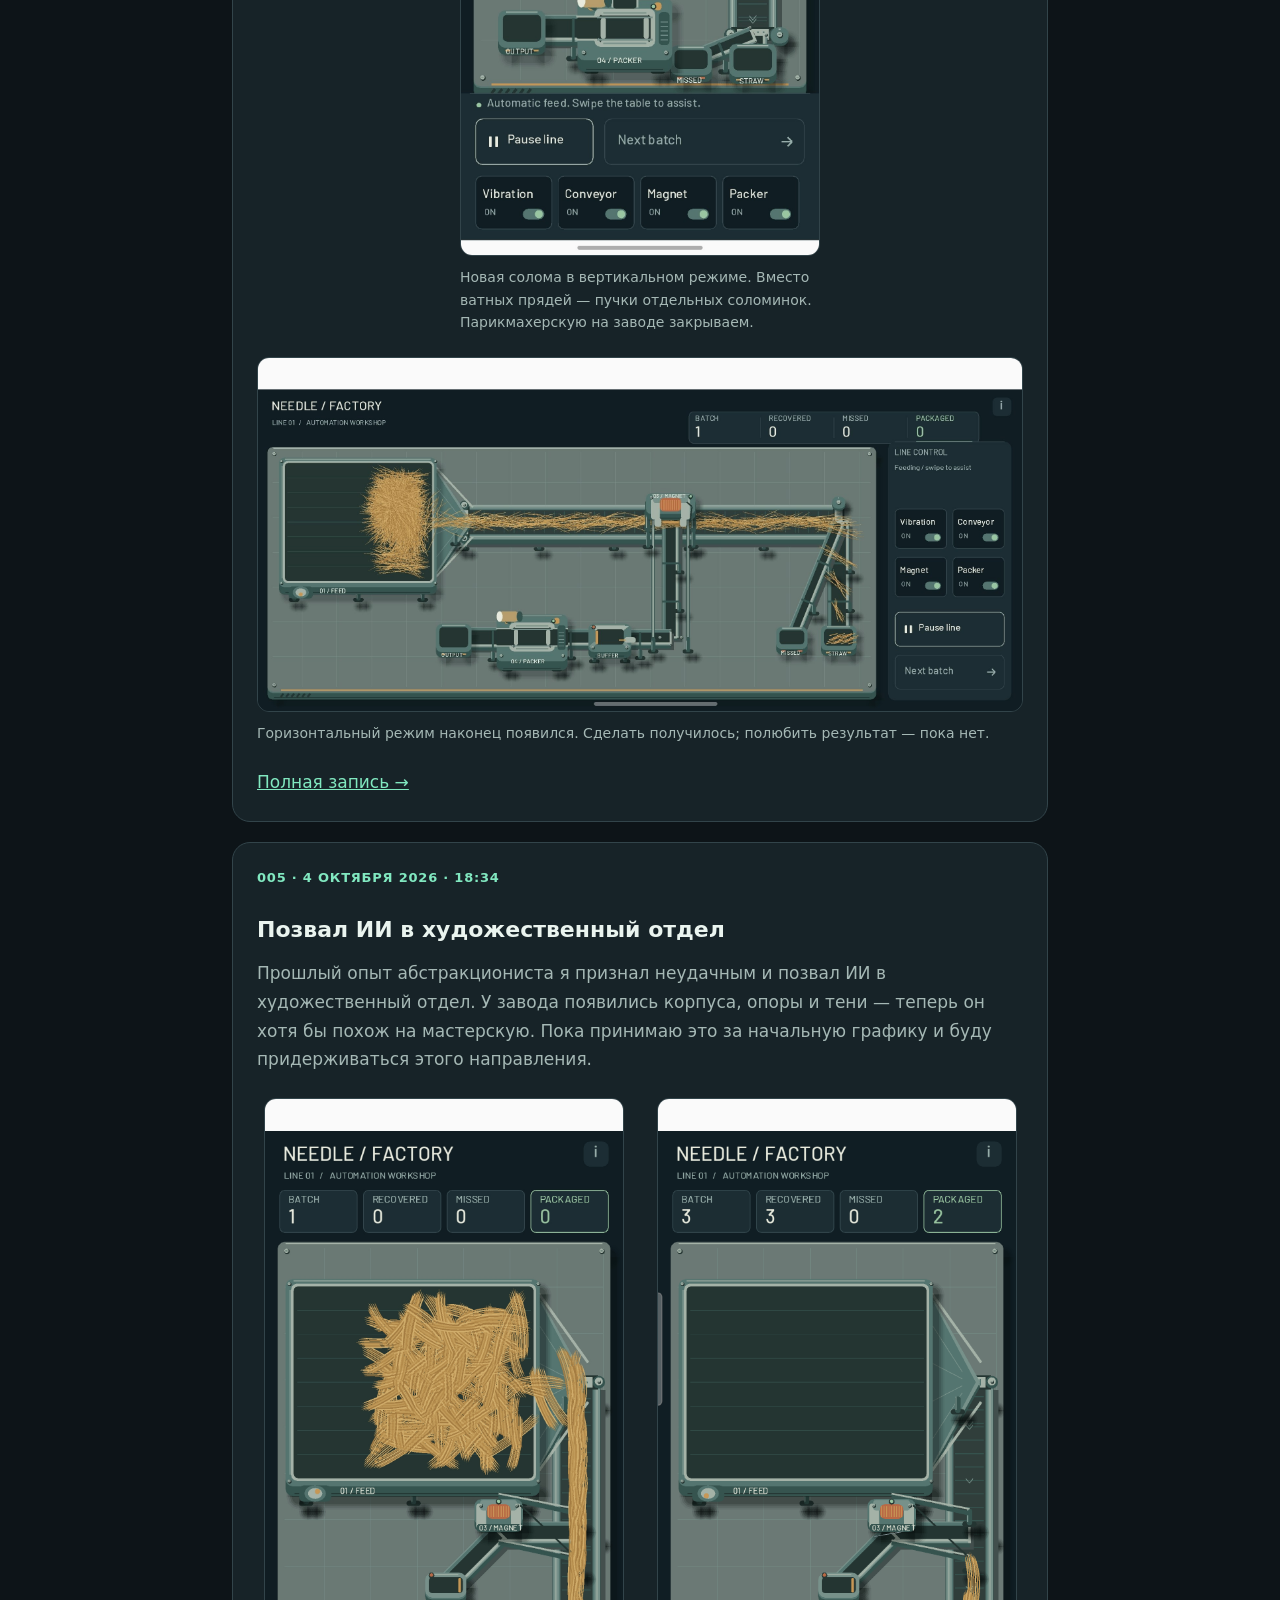
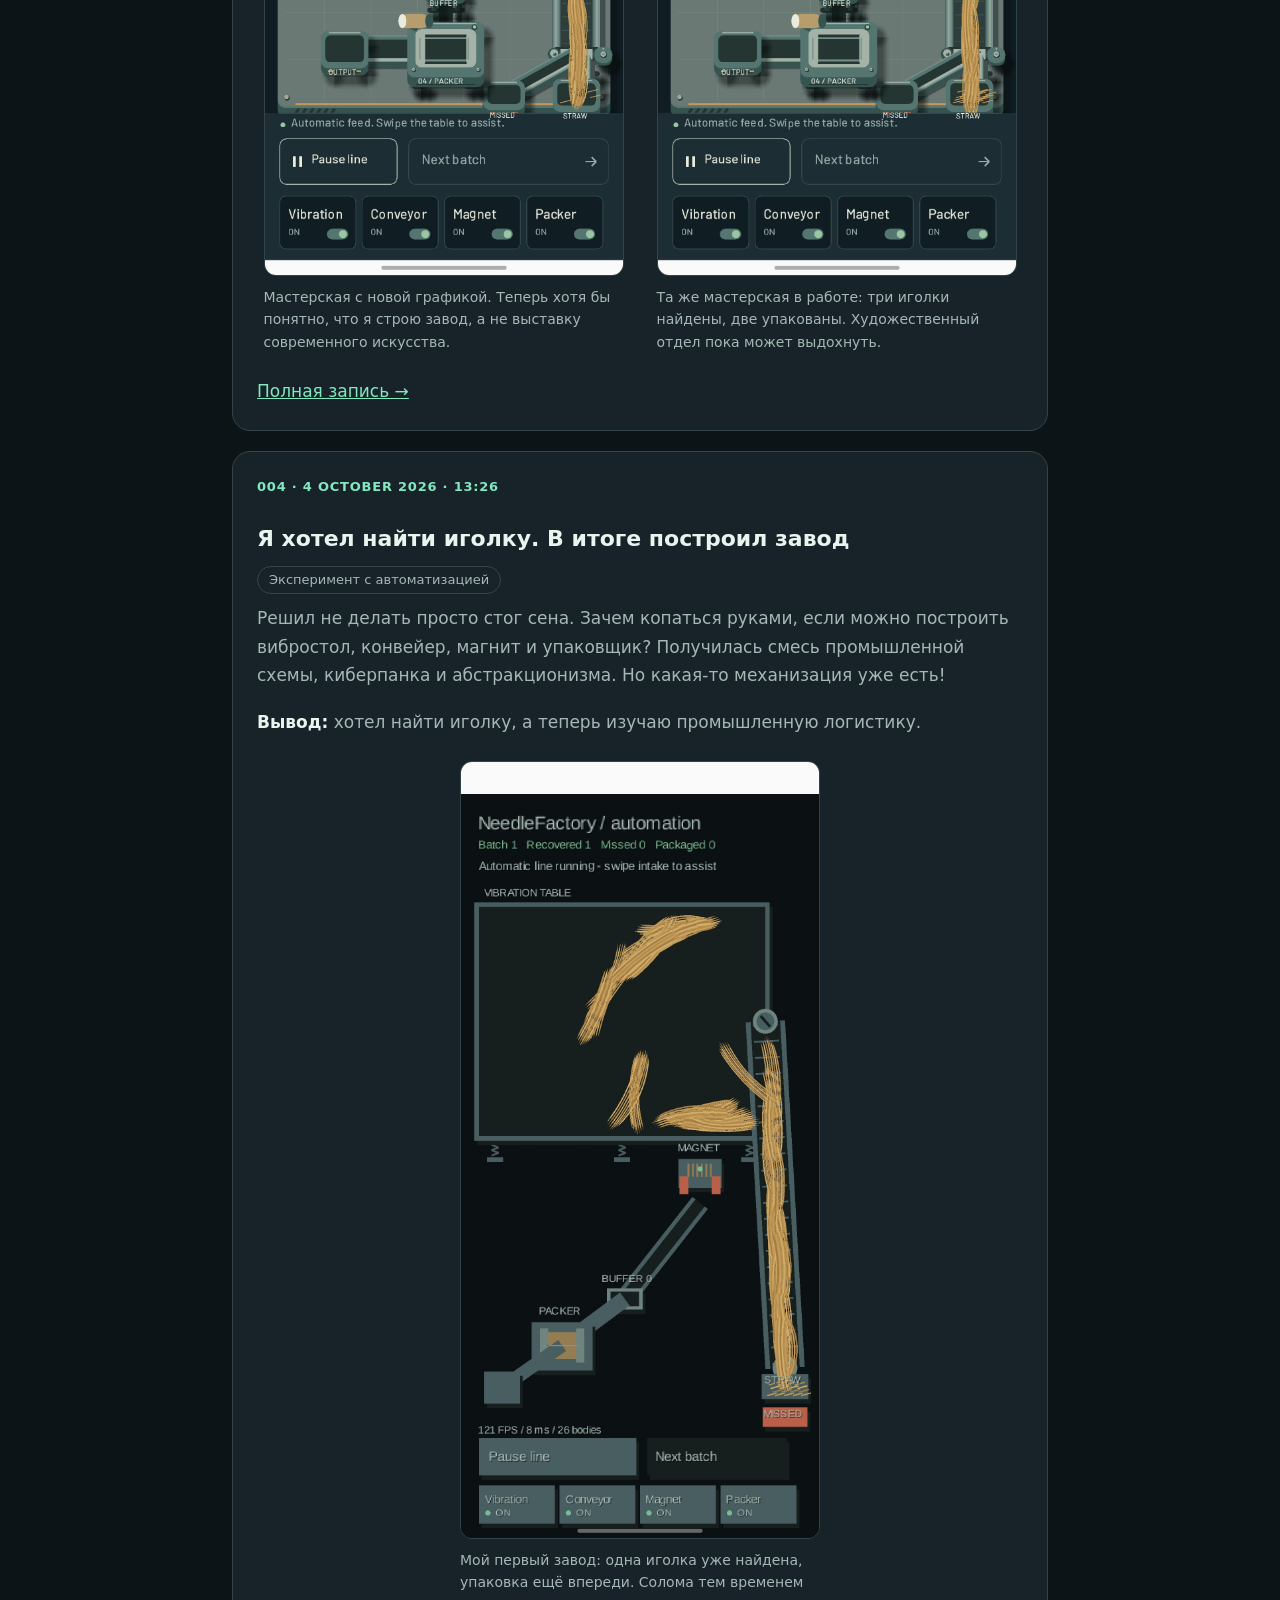
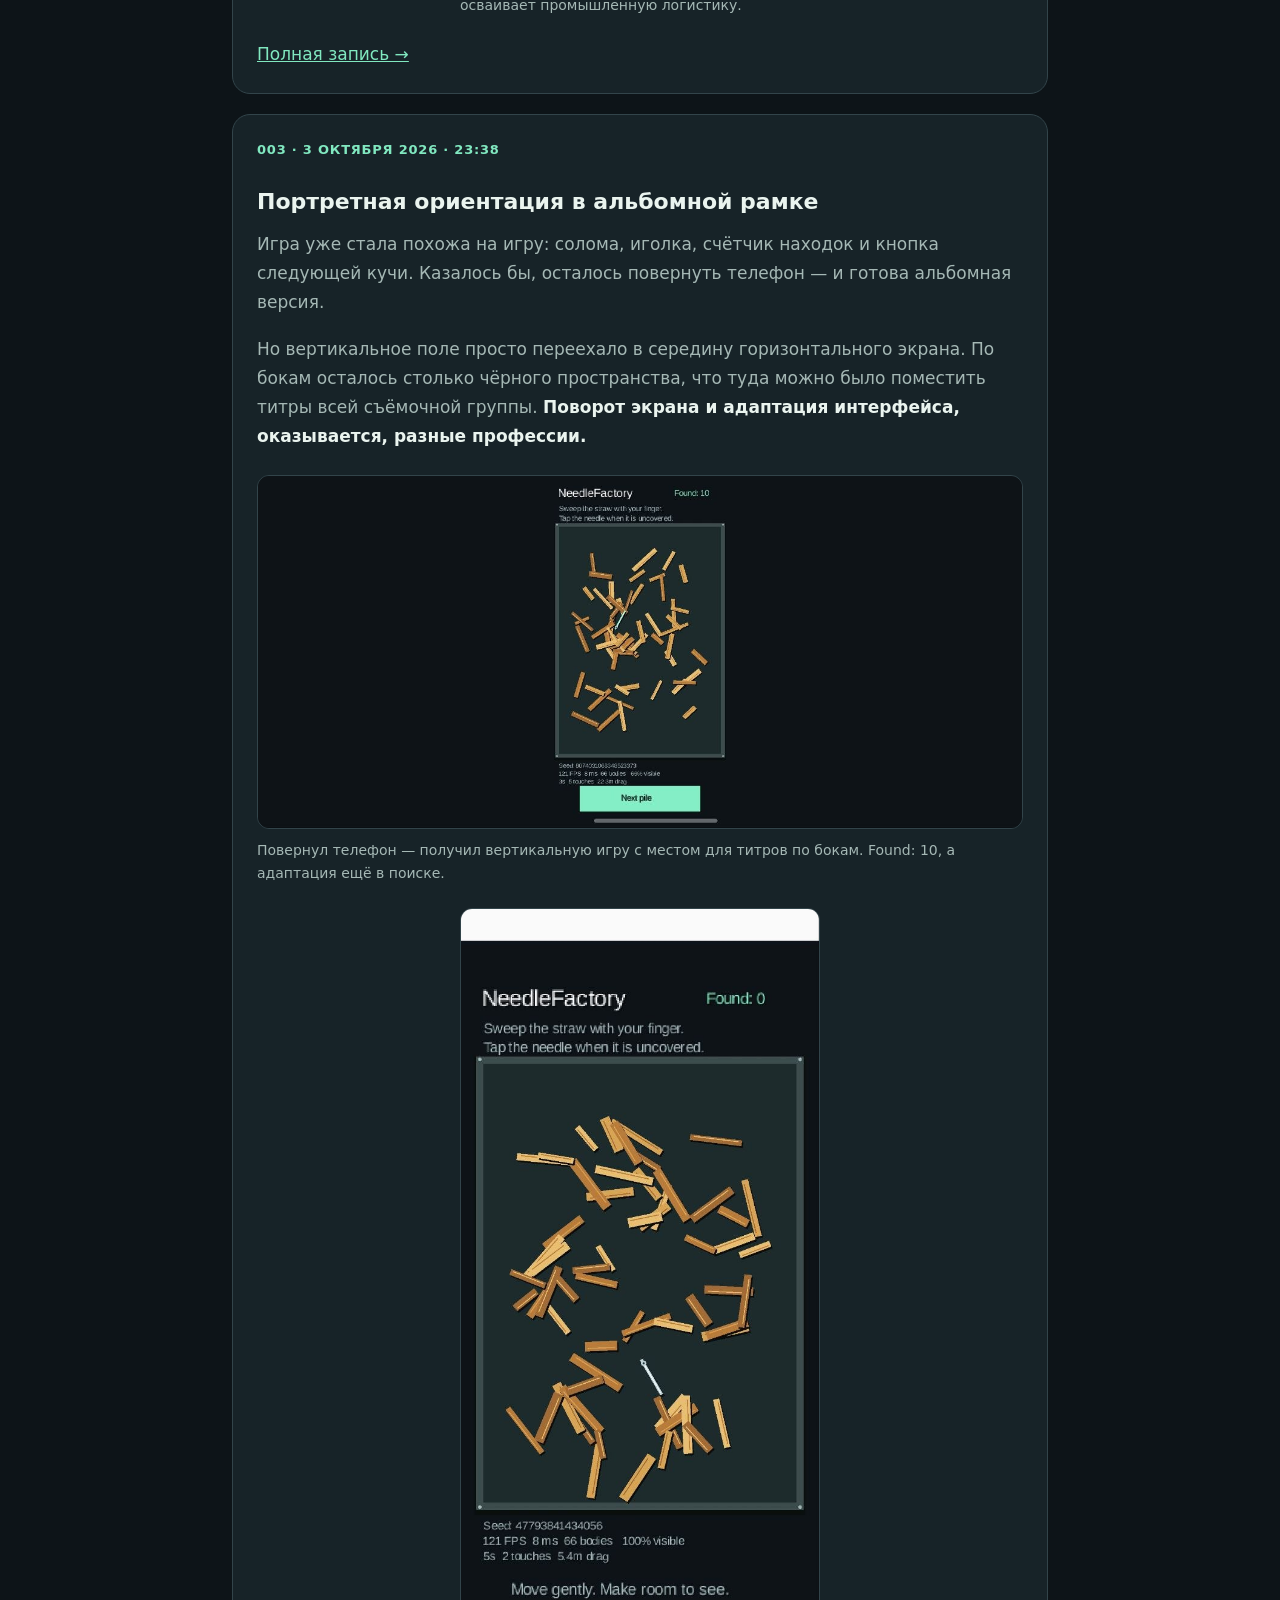
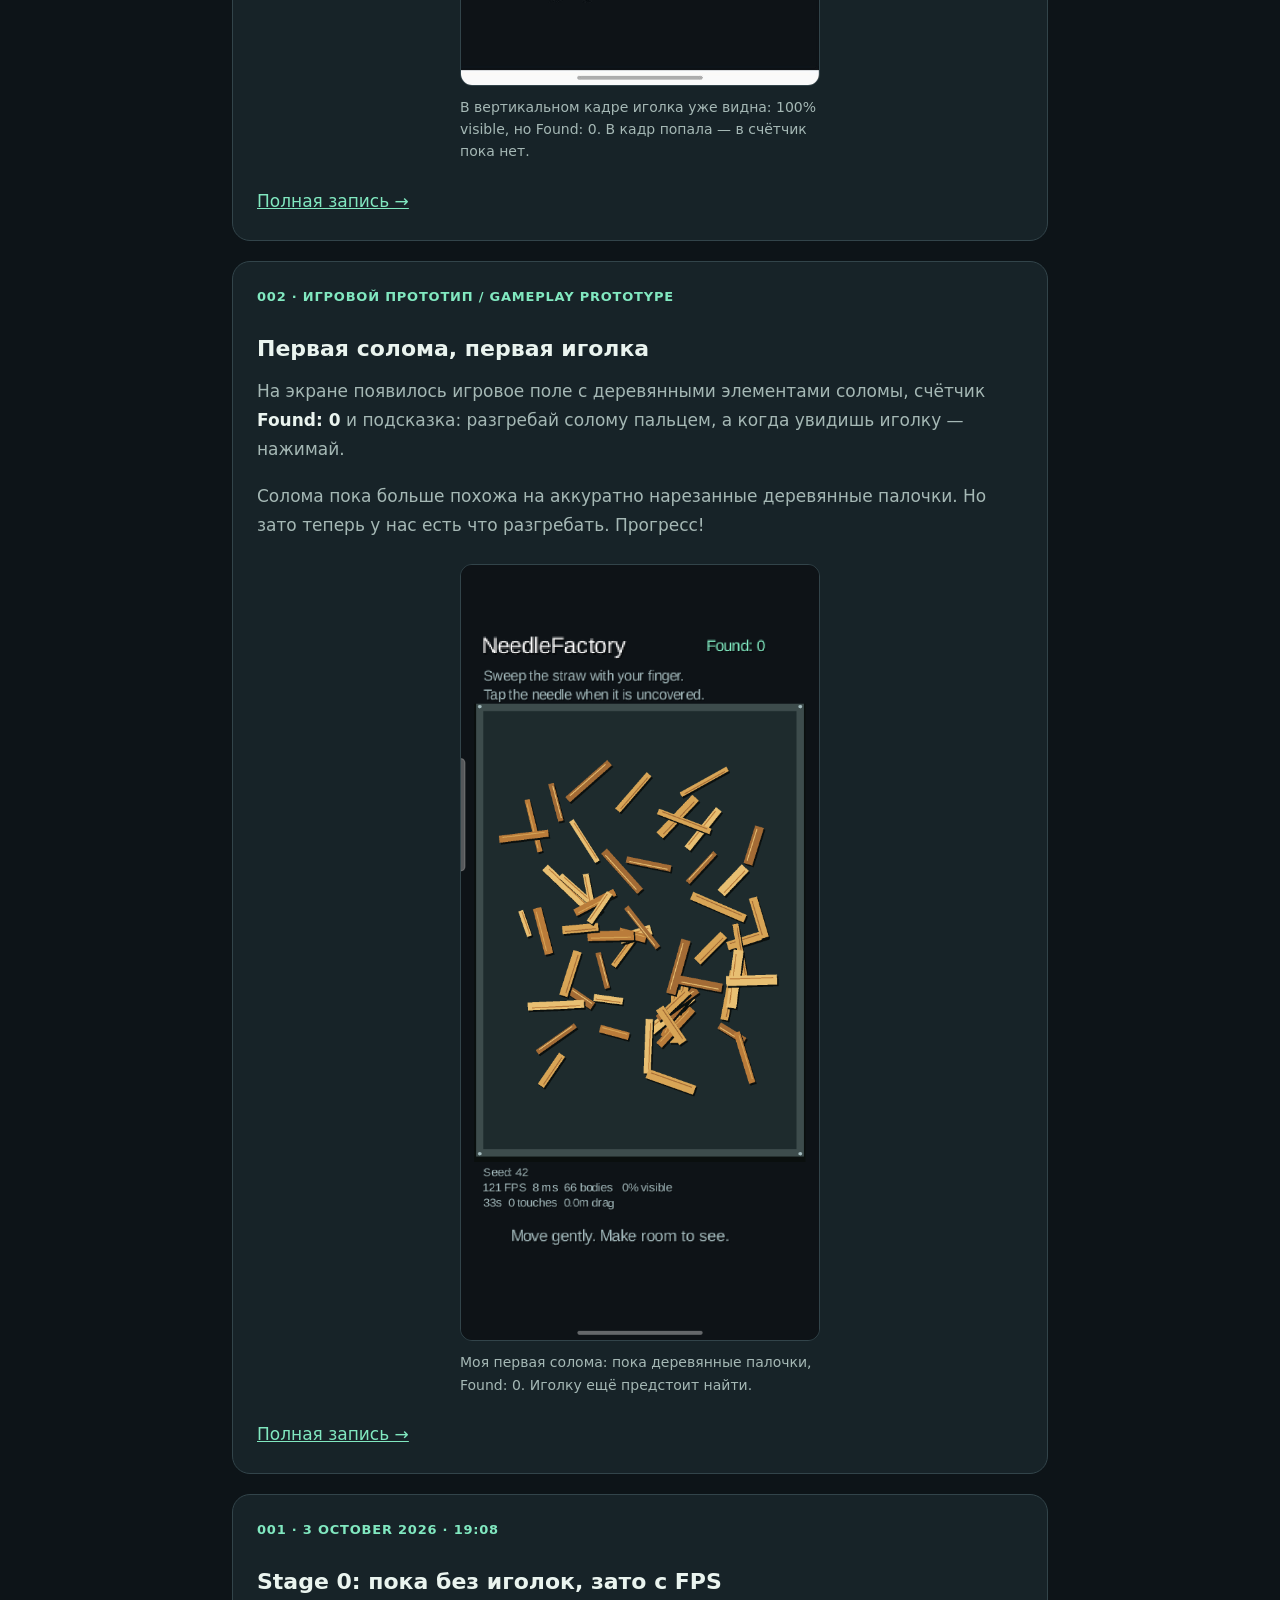
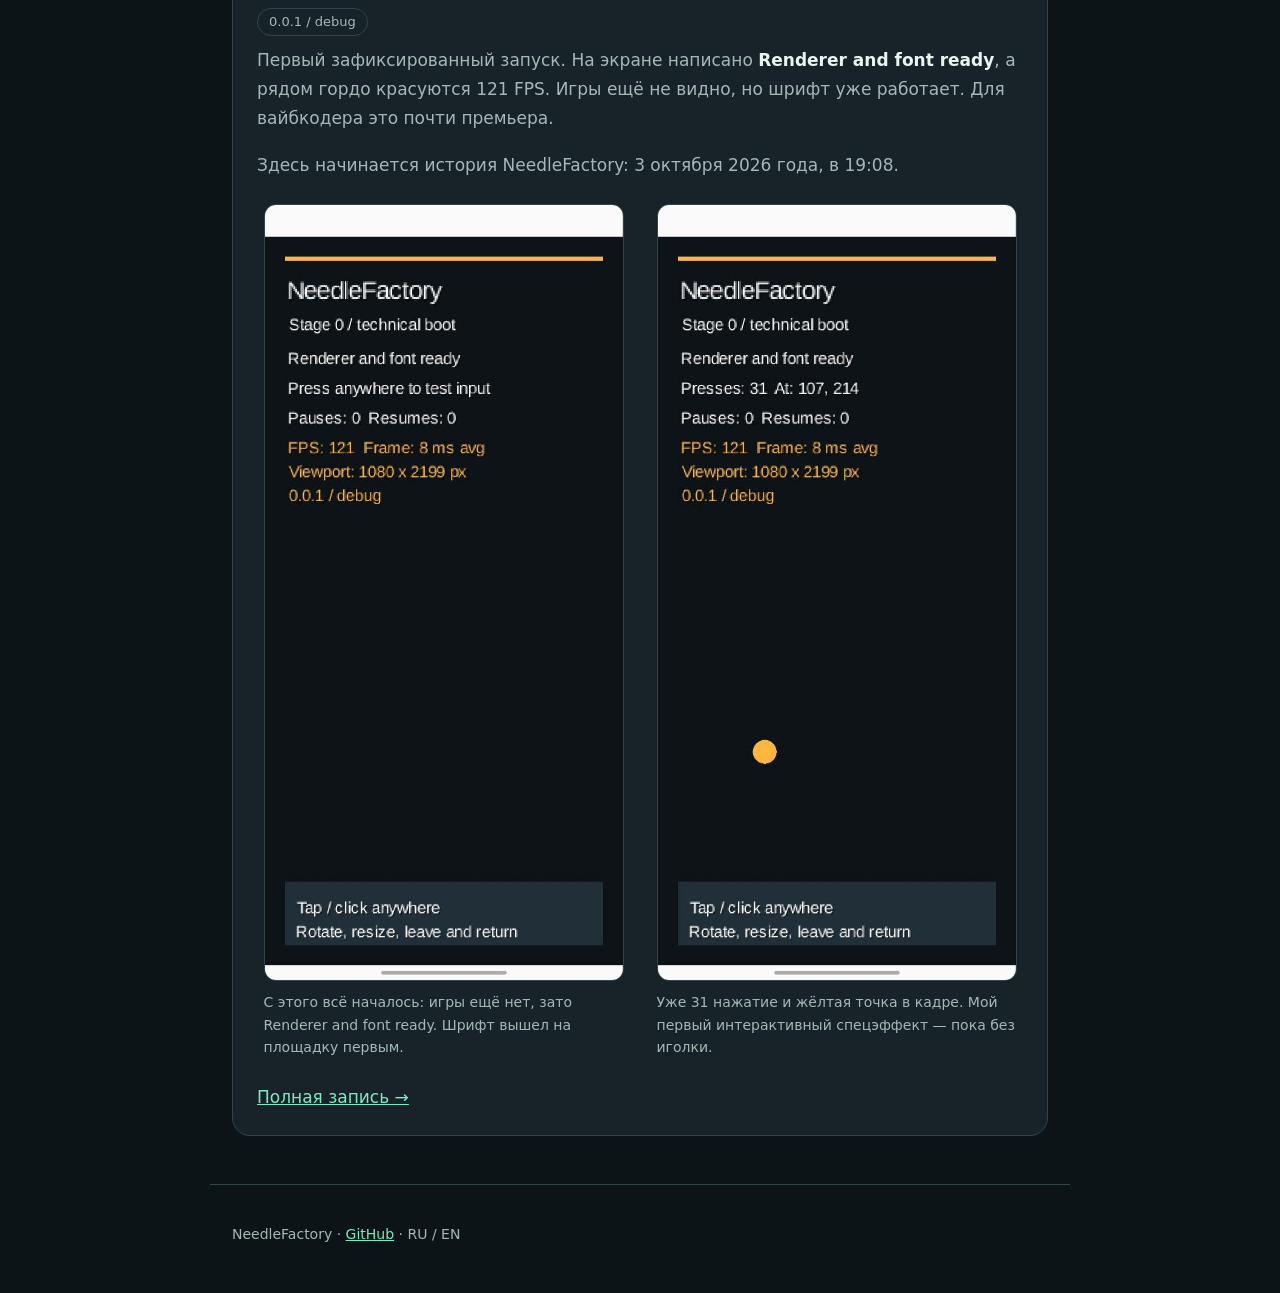
==== commit e7a3f14d: "docs: add humorous straw experiment entry with screenshots" ====
--- a/docs/index.html
+++ b/docs/index.html
@@ -8,6 +8,10 @@
 <div data-lang="en" hidden><h1>Diary of a Vibe Coder</h1><p class="lead">Looking for a needle in a haystack. Also trying to figure out how code works.</p><p>I've spent over 25 years in video production, from television programs to complex post-production. Then I had a brilliant idea: why not try making my own game? I don't know how to code, but I do know how to explain what I want to AI. Admittedly, the AI sometimes has a rather creative interpretation. This is the story of experiments, small wins, giant black margins, and the other special effects of game development.</p></div></div></header>
 <main><section data-lang="ru"><h2>Хроника эксперимента</h2></section>
 <section data-lang="en" hidden><h2>The experiment so far</h2></section>
+<article class="entry"><div class="meta">007 · <time datetime="2026-10-04T23:15"><span data-lang="ru">4 октября 2026 · 23:15</span><span data-lang="en" hidden>October 4, 2026 · 23:15</span></time></div><div data-lang="ru"><h3>Хотел солому. Получил волосатые шарики</h3><p>Попробовал ещё раз переделать солому. Хотел естественные пучки, а получил волосатые шарики — почти ёжиков. Завод построить оказалось проще, чем объяснить, как должны выглядеть несколько соломинок. Продолжаю переговоры с собственным терпением.</p><figure class="screenshot portrait"><a href="assets/screenshots/007-hairy-straw-portrait.jpg" aria-label="Открыть скриншот"><img src="assets/screenshots/007-hairy-straw-portrait.jpg" width="1080" height="2340" loading="lazy" decoding="async" alt="Вертикальная мастерская NeedleFactory: на столе несколько округлых пучков соломы с длинными торчащими соломинками."></a><figcaption>Хотел естественные пучки соломы. Получился питомник маленьких волосатых шариков.</figcaption></figure>
+<figure class="screenshot landscape"><a href="assets/screenshots/007-hairy-straw-landscape.jpg" aria-label="Открыть скриншот"><img src="assets/screenshots/007-hairy-straw-landscape.jpg" width="2340" height="1080" loading="lazy" decoding="async" alt="Альбомная мастерская NeedleFactory с округлыми колючими пучками соломы на столе слева, конвейером и панелью управления справа."></a><figcaption>Повернул телефон — шарики остались шариками. Сменой ракурса этот художественный кризис не лечится.</figcaption></figure><a href="devlog/007-hairy-straw.html">Полная запись →</a></div>
+<div data-lang="en" hidden><h3>I Wanted Straw. I Got Hairballs</h3><p>I tried reworking the straw again. I wanted natural bundles and got hairballs — almost hedgehogs. Building a factory turned out to be easier than explaining what a few stems should look like. Negotiations with my patience continue.</p><figure class="screenshot portrait"><a href="assets/screenshots/007-hairy-straw-portrait.jpg" aria-label="Open screenshot"><img src="assets/screenshots/007-hairy-straw-portrait.jpg" width="1080" height="2340" loading="lazy" decoding="async" alt="Portrait NeedleFactory workshop: several rounded straw bundles with long stems sticking out on the feed table."></a><figcaption>I wanted natural straw bundles. I got a nursery of little hairballs.</figcaption></figure>
+<figure class="screenshot landscape"><a href="assets/screenshots/007-hairy-straw-landscape.jpg" aria-label="Open screenshot"><img src="assets/screenshots/007-hairy-straw-landscape.jpg" width="2340" height="1080" loading="lazy" decoding="async" alt="Landscape NeedleFactory workshop with rounded spiky straw bundles on the table on the left, conveyor and controls on the right."></a><figcaption>I rotated the phone — the balls remained balls. A different camera angle cannot cure this artistic crisis.</figcaption></figure><a href="devlog/007-hairy-straw.html">Full bilingual entry →</a></div></article>
 <article class="entry"><div class="meta">006 · <time datetime="2026-10-04T19:05"><span data-lang="ru">4 октября 2026 · 19:05</span><span data-lang="en" hidden>October 4, 2026 · 19:05</span></time></div><div data-lang="ru"><h3>Солома, пучки и горизонтальные сомнения</h3><p>Вместо соломы у меня получилась какая-то вата. Переделал её в пучки из отдельных соломинок, соединённых ближе к середине под случайными острыми углами. Заодно наконец сделал горизонтальный режим. Он заработал — но мне не понравился.</p><figure class="screenshot portrait"><a href="assets/screenshots/006-straw-portrait.jpg" aria-label="Открыть скриншот"><img src="assets/screenshots/006-straw-portrait.jpg" width="1080" height="2340" loading="lazy" decoding="async" alt="Вертикальная мастерская NeedleFactory с густой кучей тонких пересекающихся соломинок на вибростоле и соломой на конвейере."></a><figcaption>Новая солома в вертикальном режиме. Вместо ватных прядей — пучки отдельных соломинок. Парикмахерскую на заводе закрываем.</figcaption></figure>
 <figure class="screenshot landscape"><a href="assets/screenshots/006-straw-landscape.jpg" aria-label="Открыть скриншот"><img src="assets/screenshots/006-straw-landscape.jpg" width="2340" height="1080" loading="lazy" decoding="async" alt="Альбомная мастерская NeedleFactory: вибростол слева, длинный конвейер с соломой, магнит в центре и панель управления справа."></a><figcaption>Горизонтальный режим наконец появился. Сделать получилось; полюбить результат — пока нет.</figcaption></figure><a href="devlog/006-straw-and-landscape.html">Полная запись →</a></div>
 <div data-lang="en" hidden><h3>Straw, Bundles, and Landscape Doubts</h3><p>My straw had somehow turned into cotton wool. I rebuilt it as bundles of individual stems joined near their centers at random acute angles. I also finally made landscape mode. It worked — but I didn't like it.</p><figure class="screenshot portrait"><a href="assets/screenshots/006-straw-portrait.jpg" aria-label="Open screenshot"><img src="assets/screenshots/006-straw-portrait.jpg" width="1080" height="2340" loading="lazy" decoding="async" alt="Portrait NeedleFactory workshop with a dense pile of thin intersecting straw stems on the vibration table and straw on the conveyor."></a><figcaption>New straw in portrait mode. Individual stems bundled together instead of cotton-like strands. The factory hair salon is closing.</figcaption></figure>
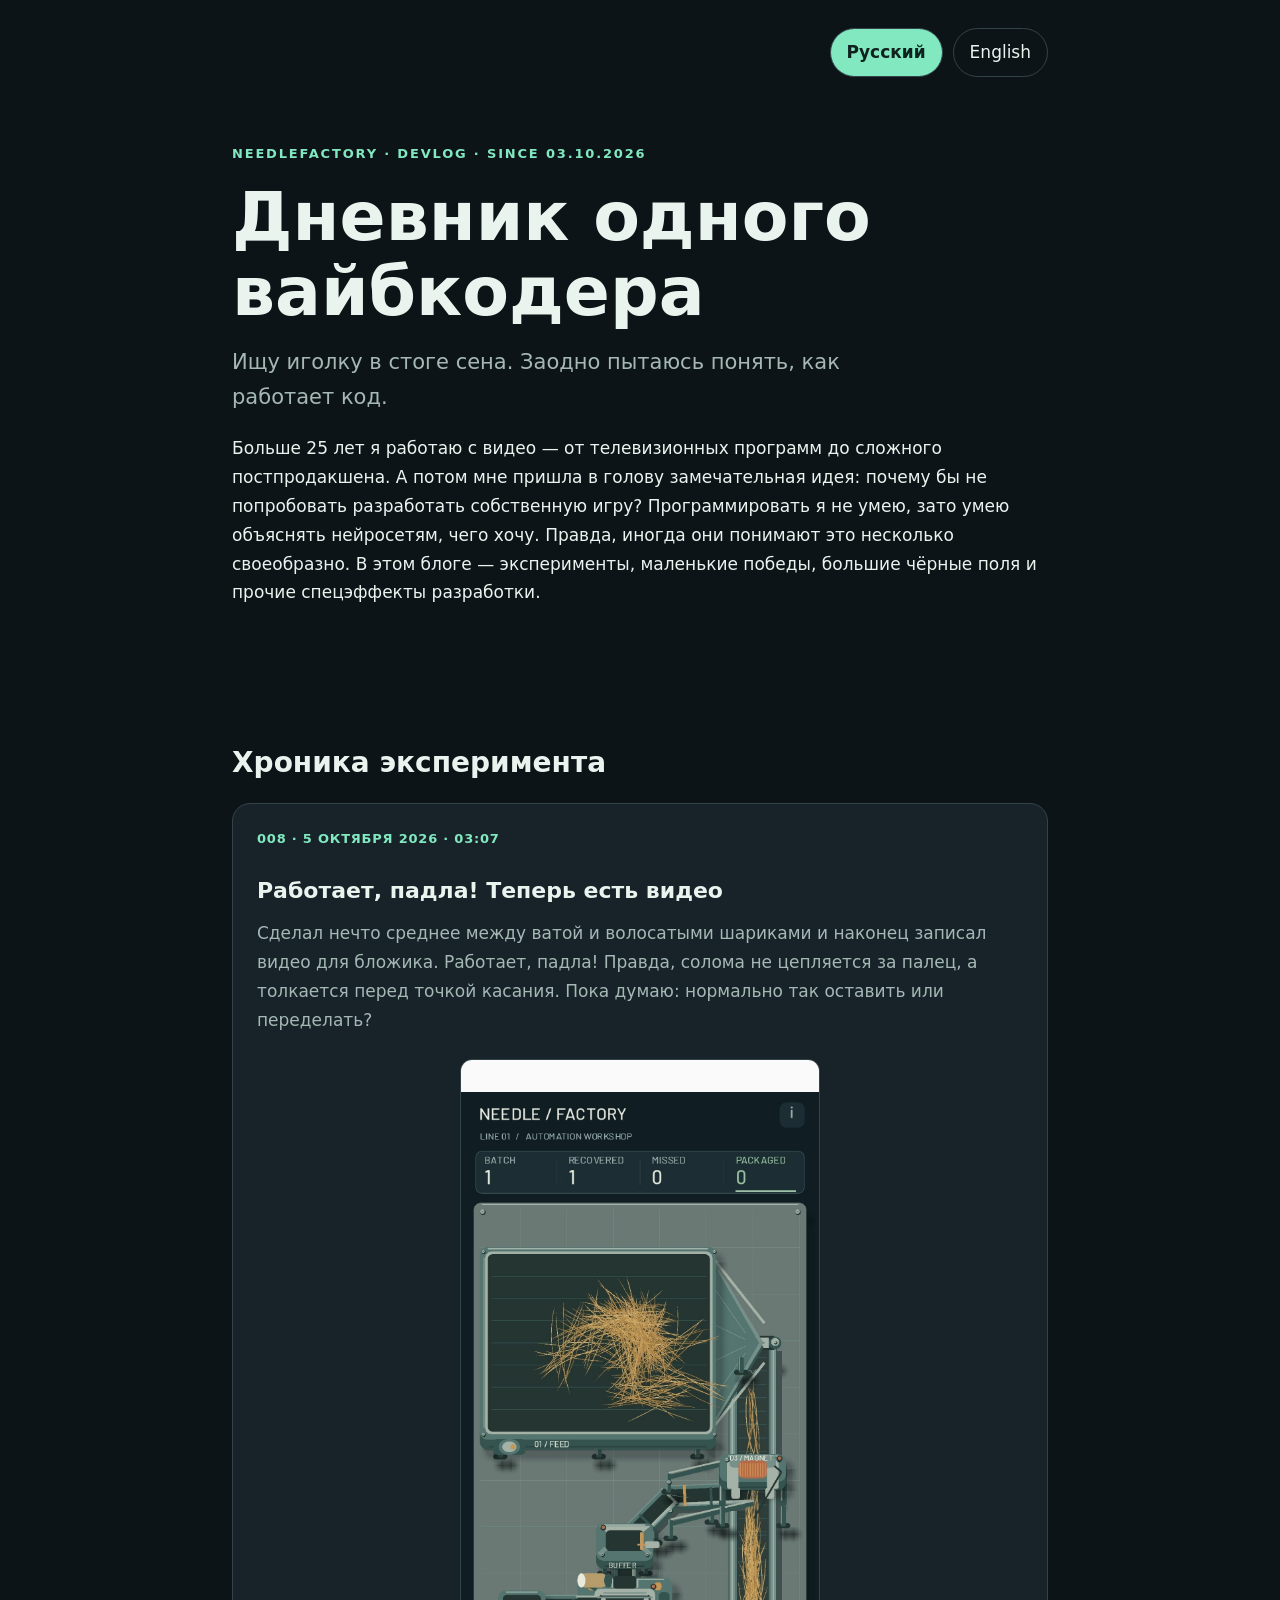
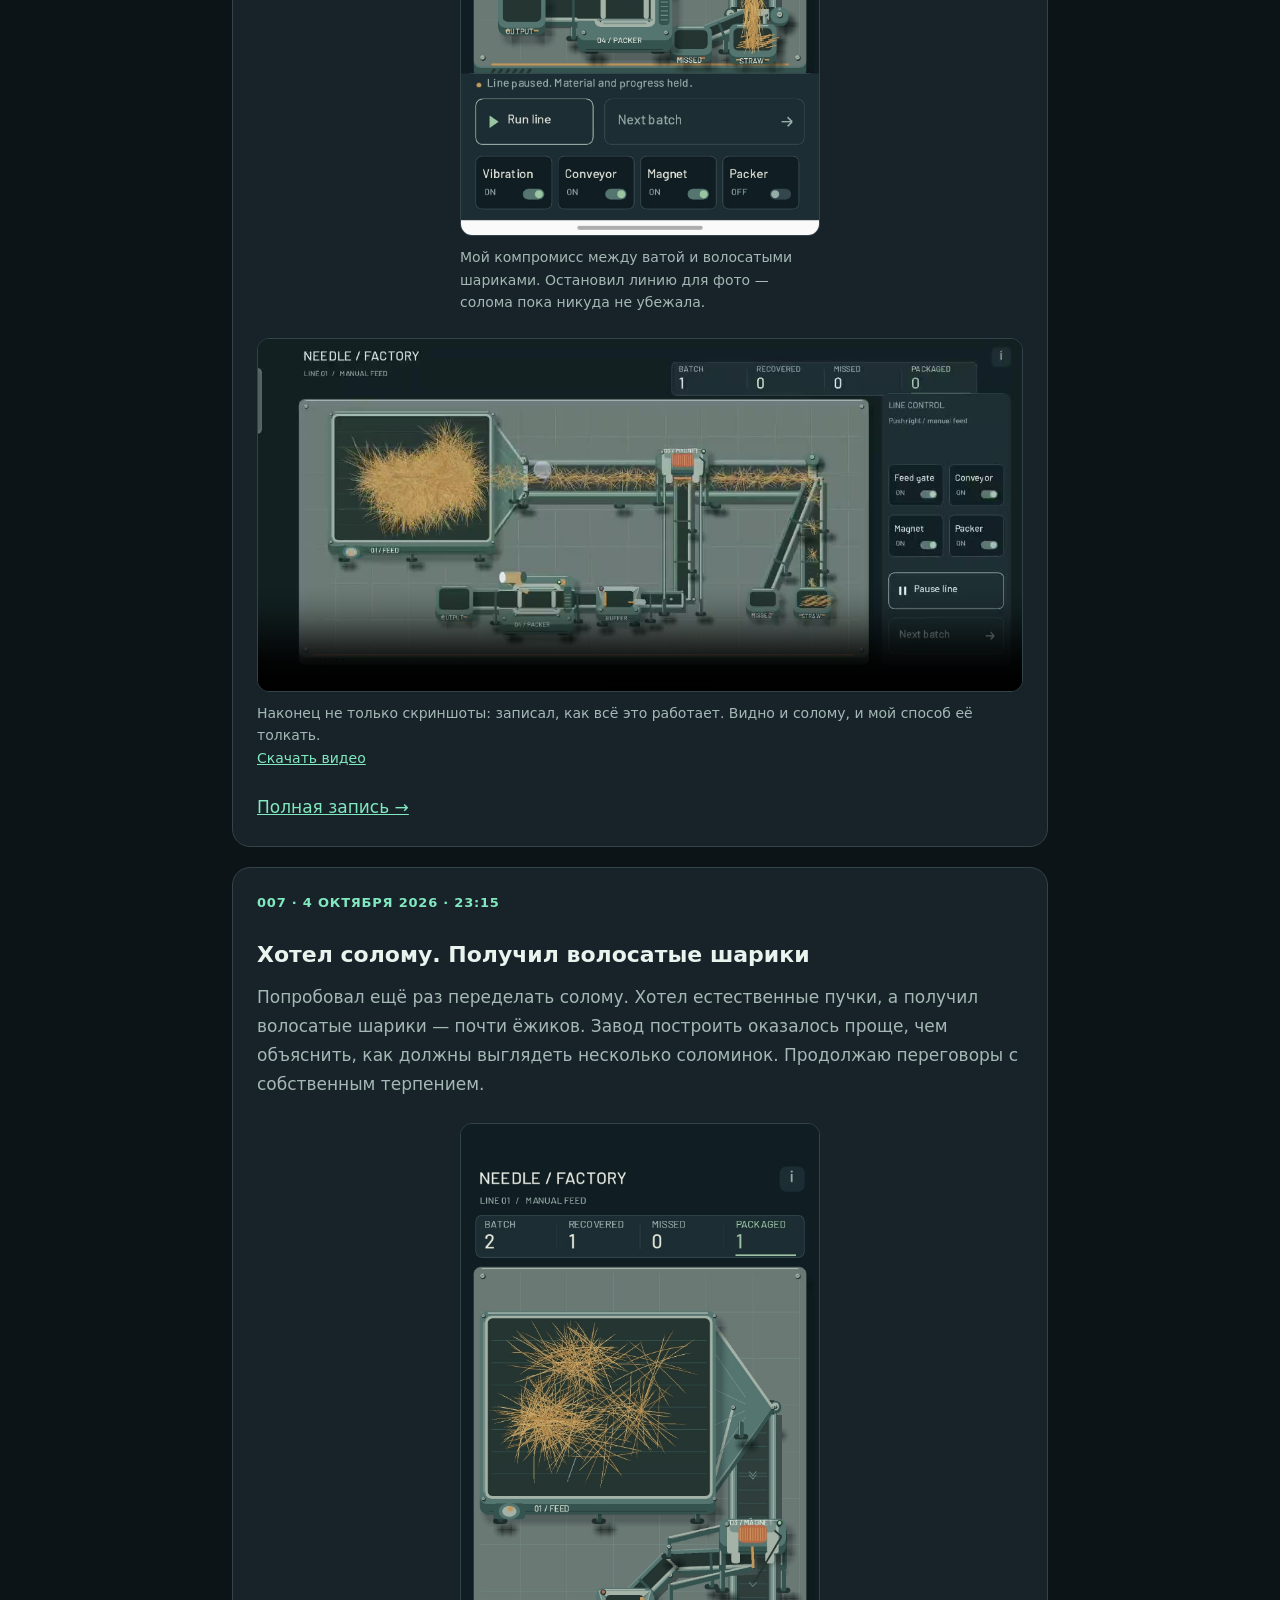
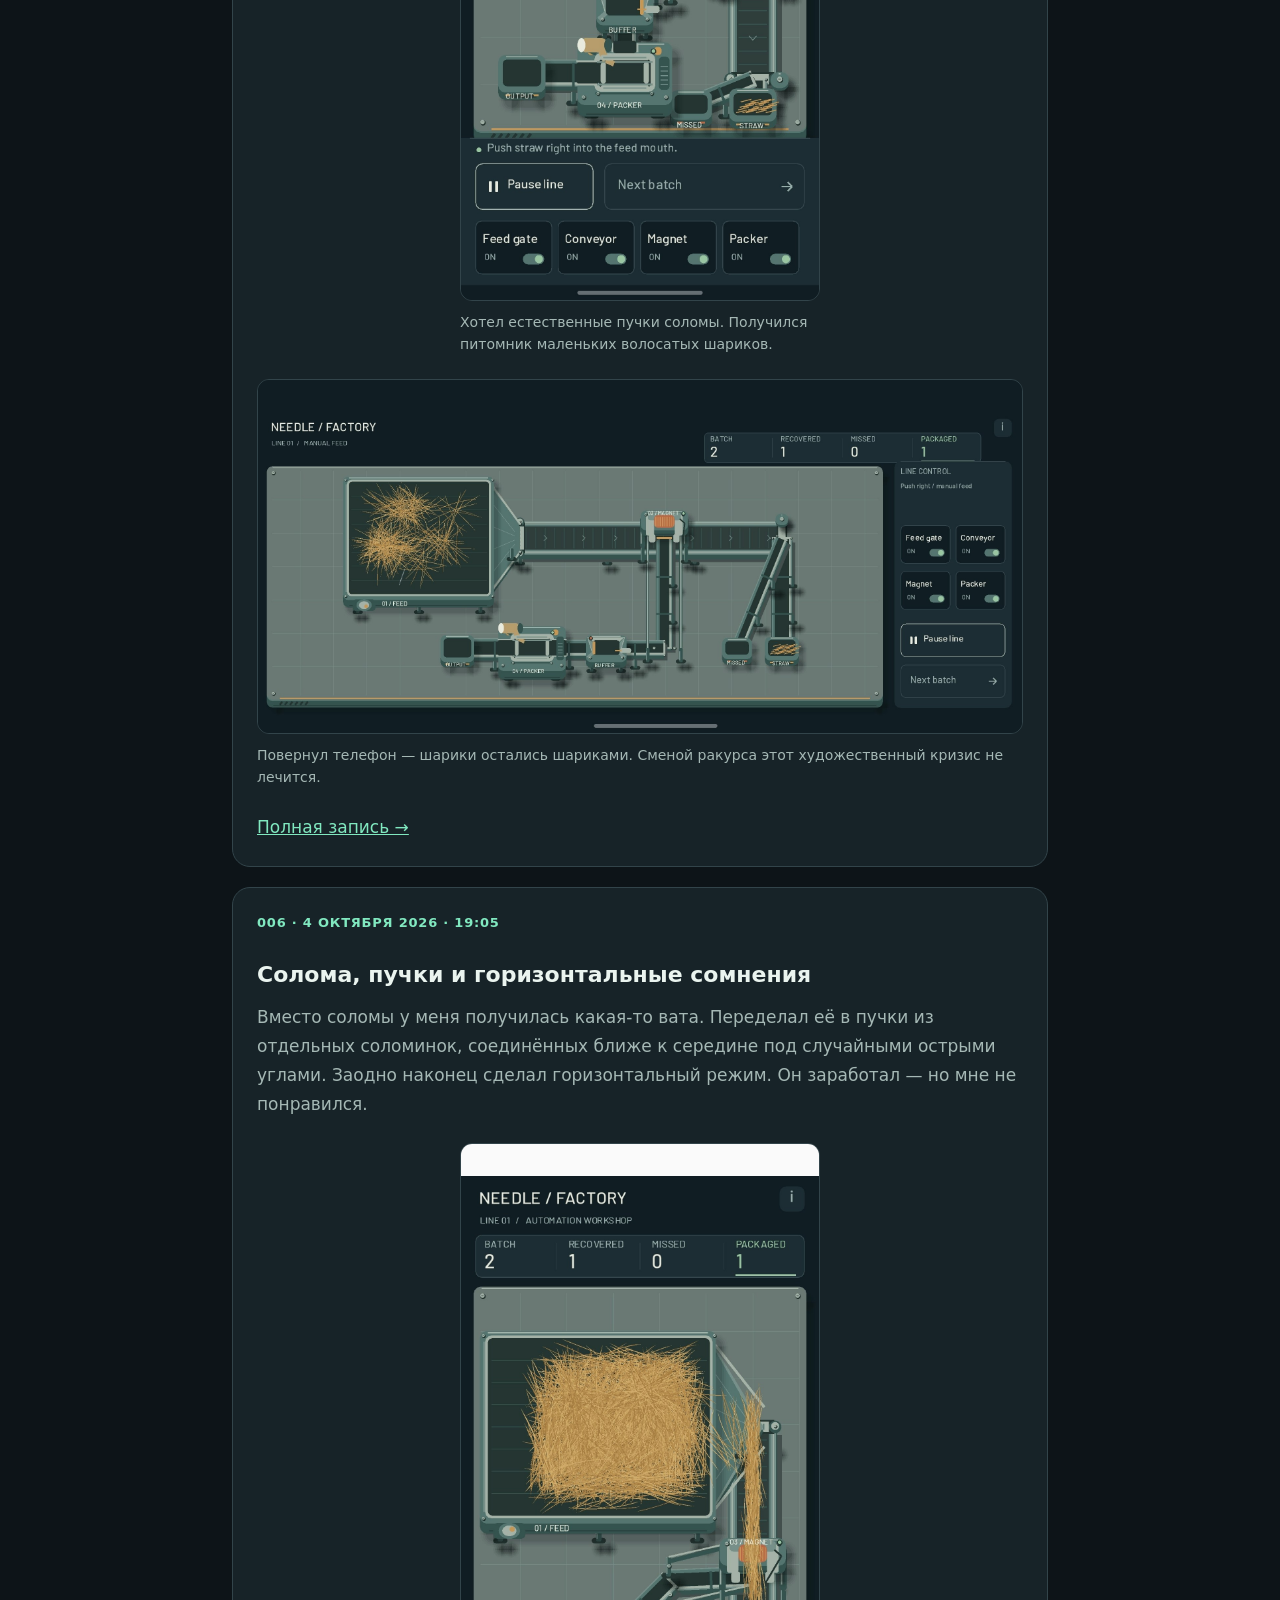
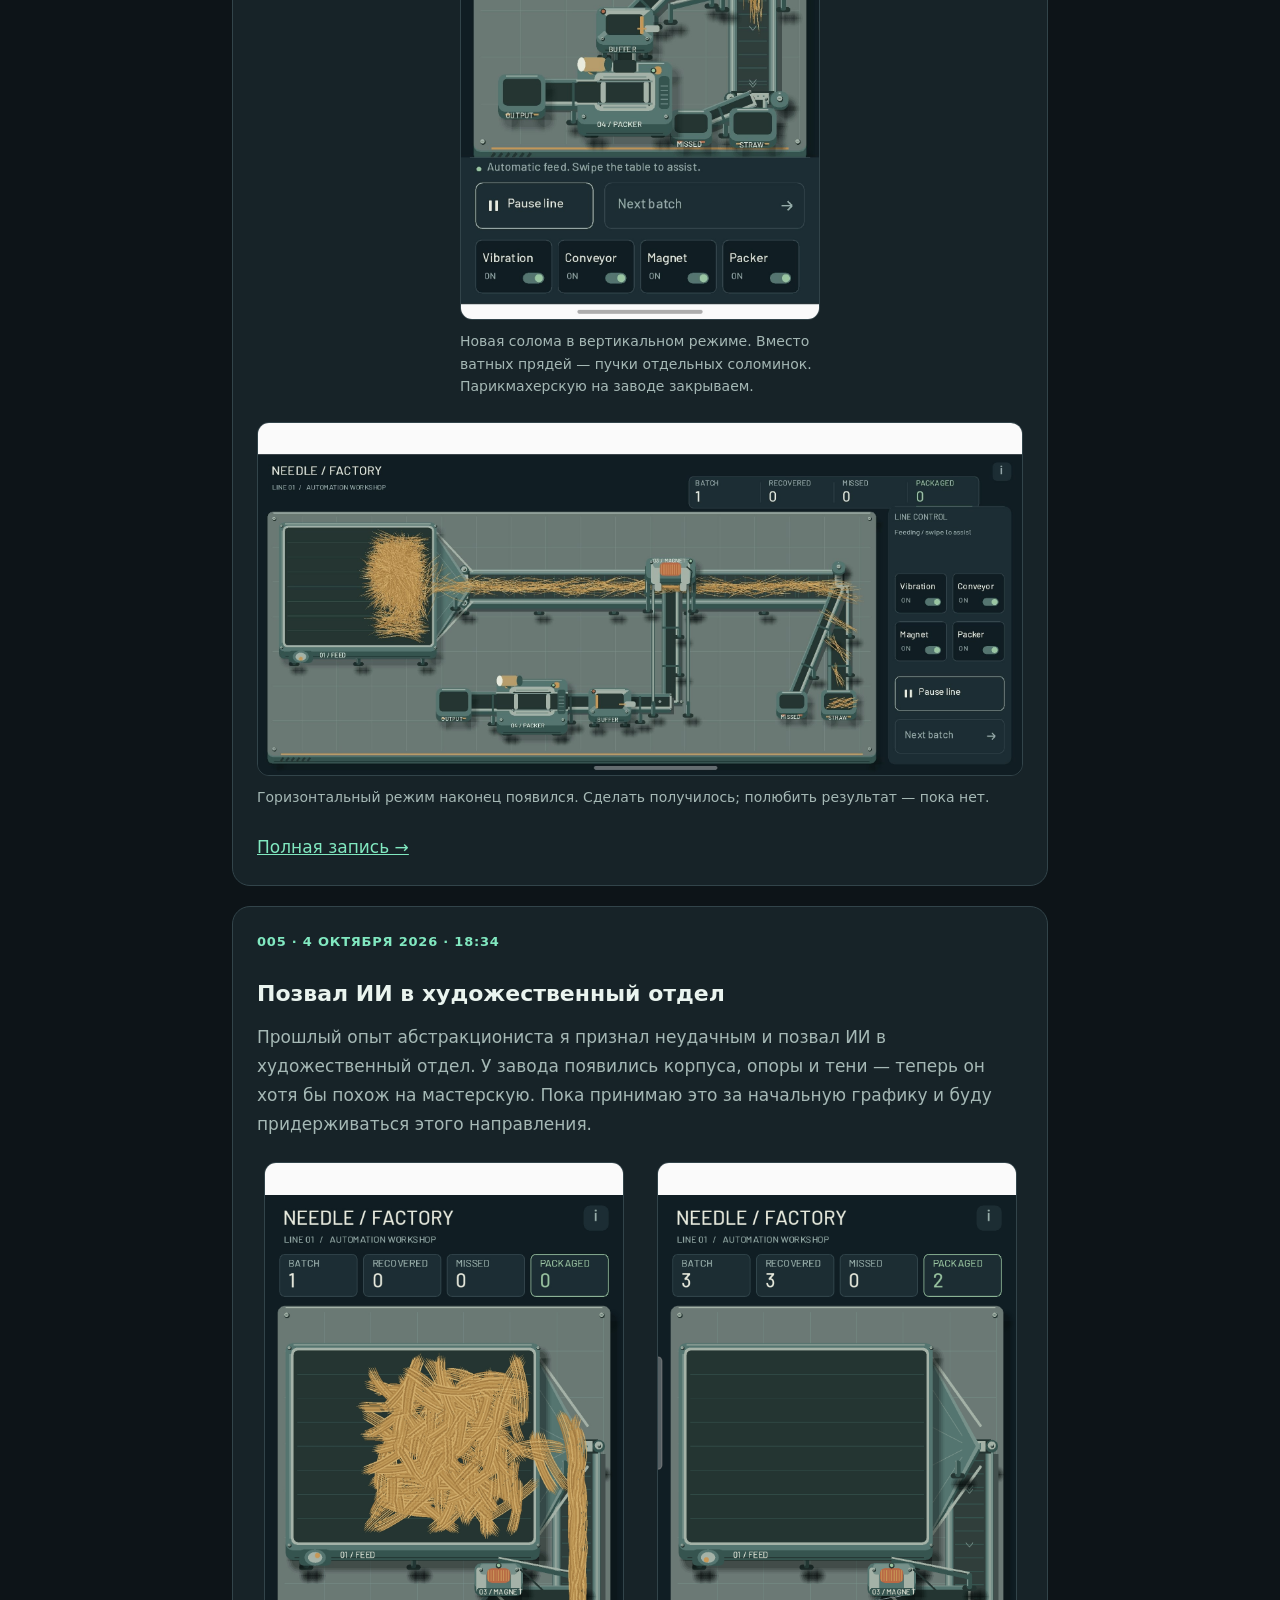
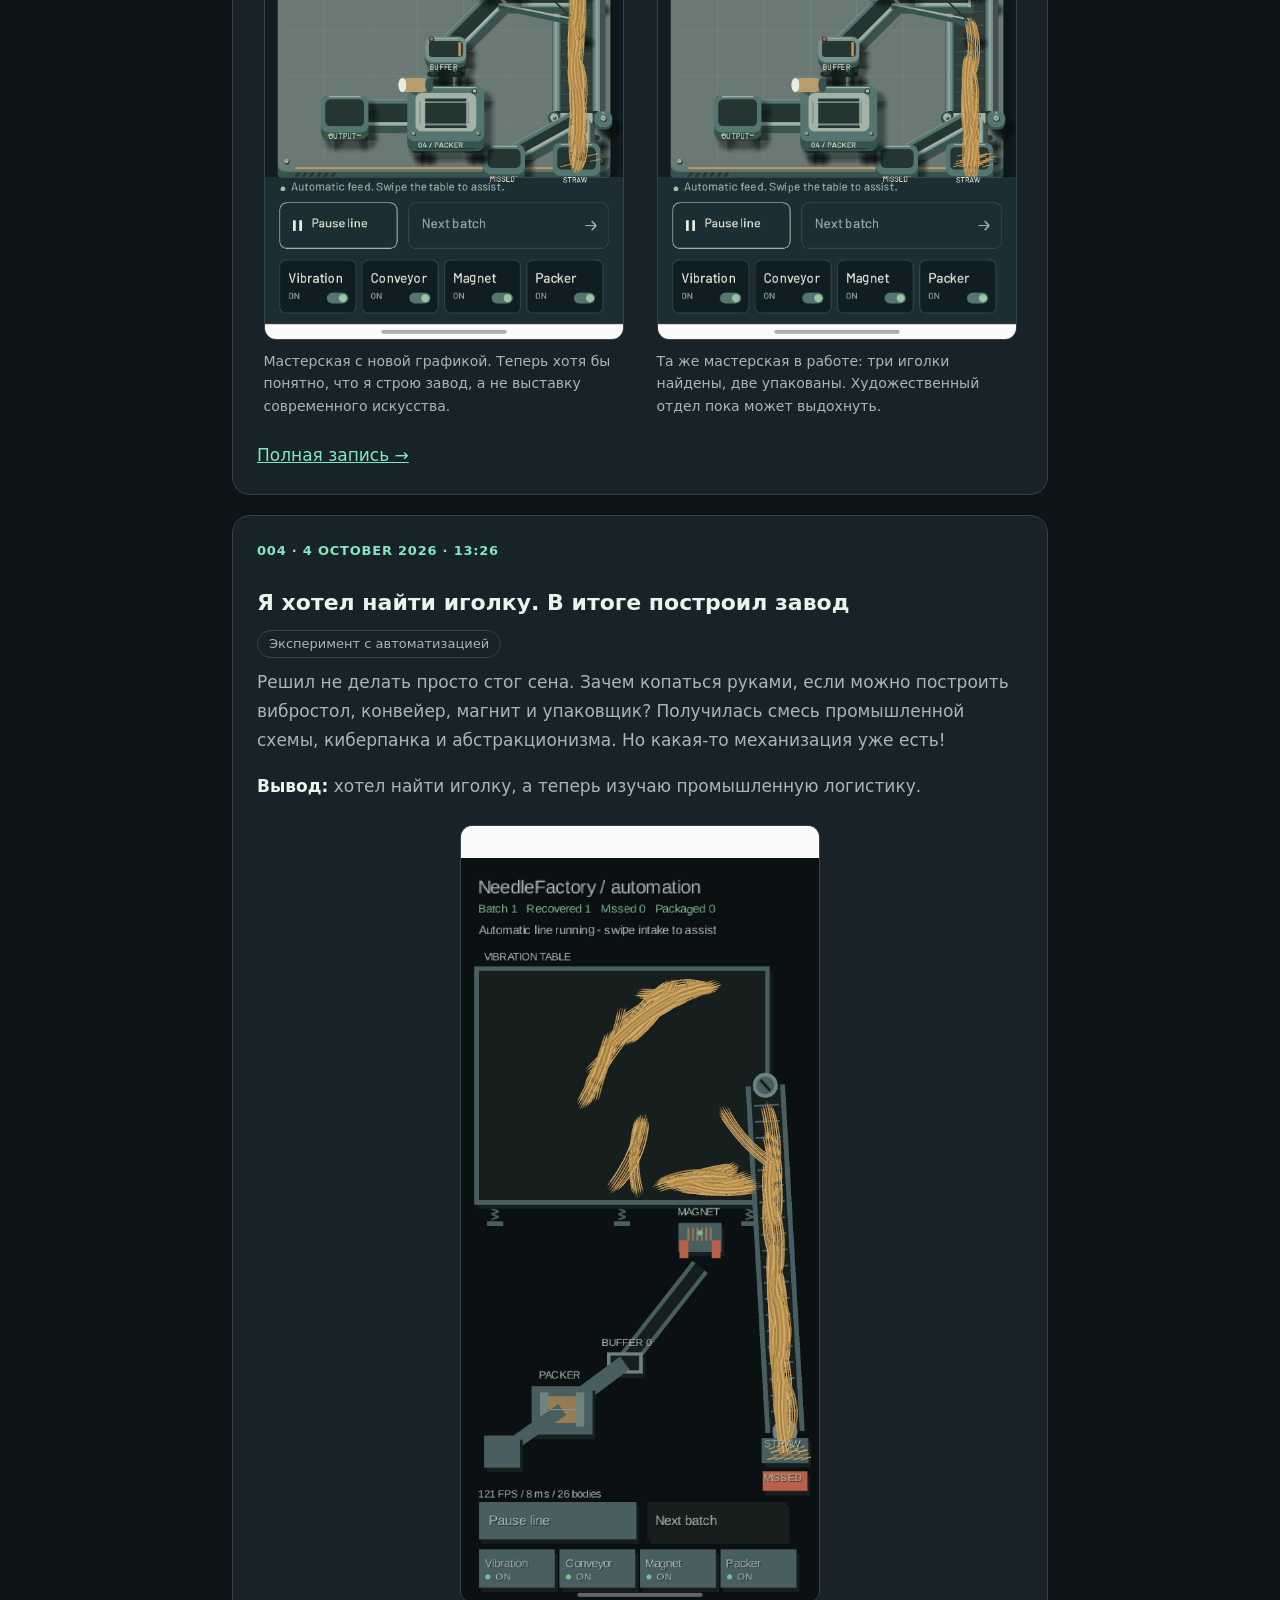
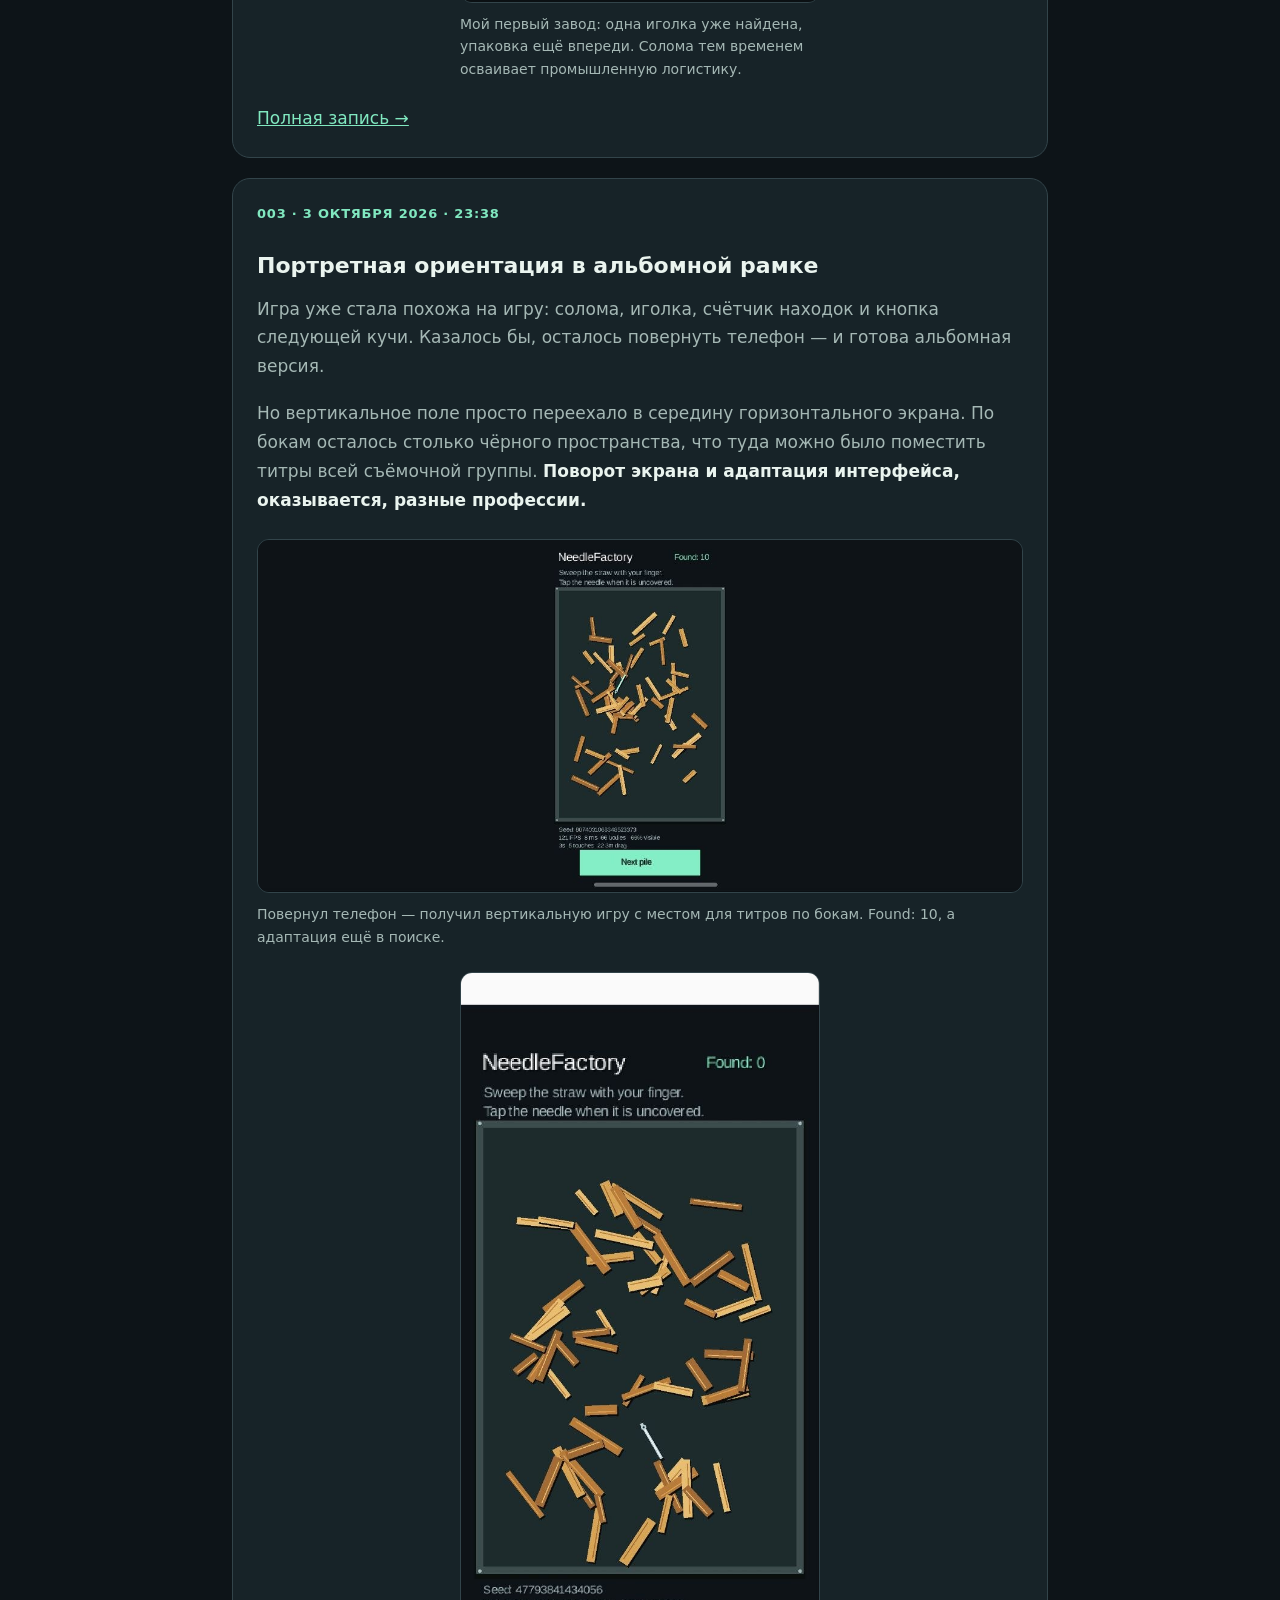
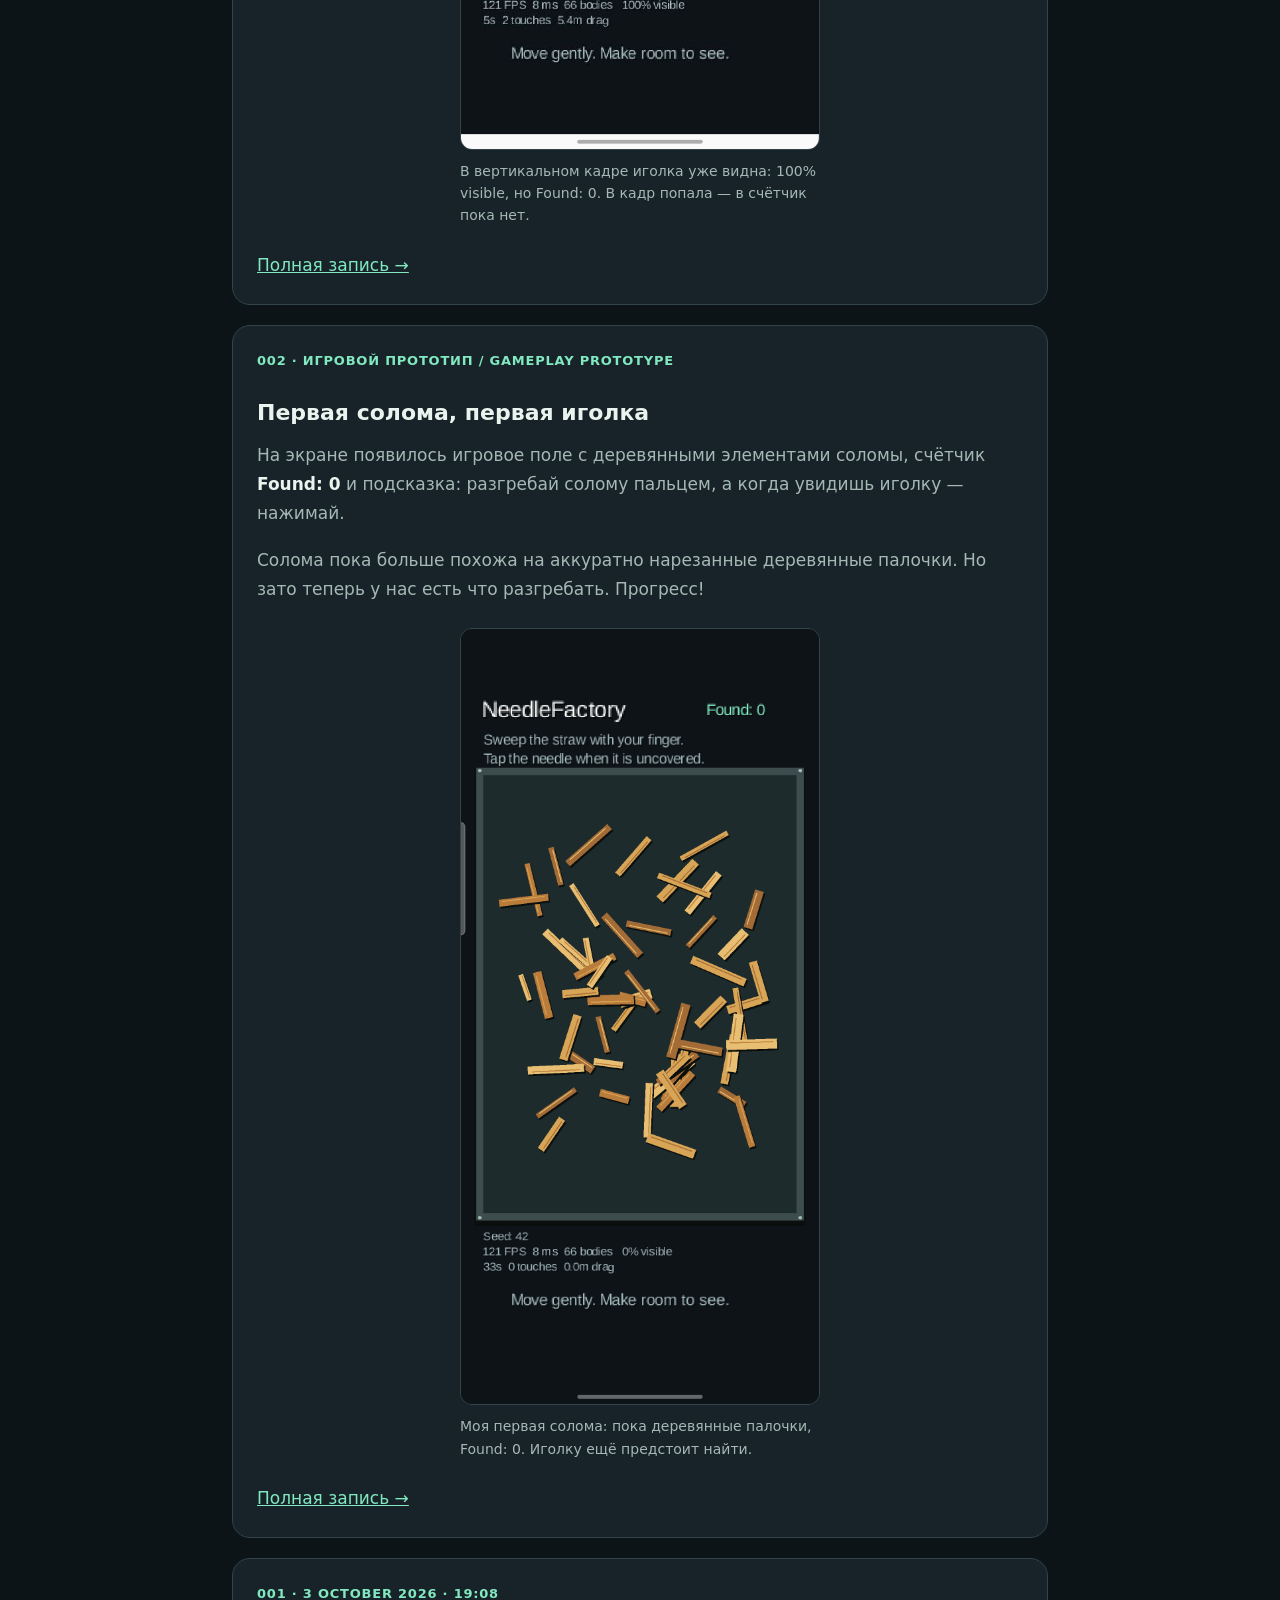
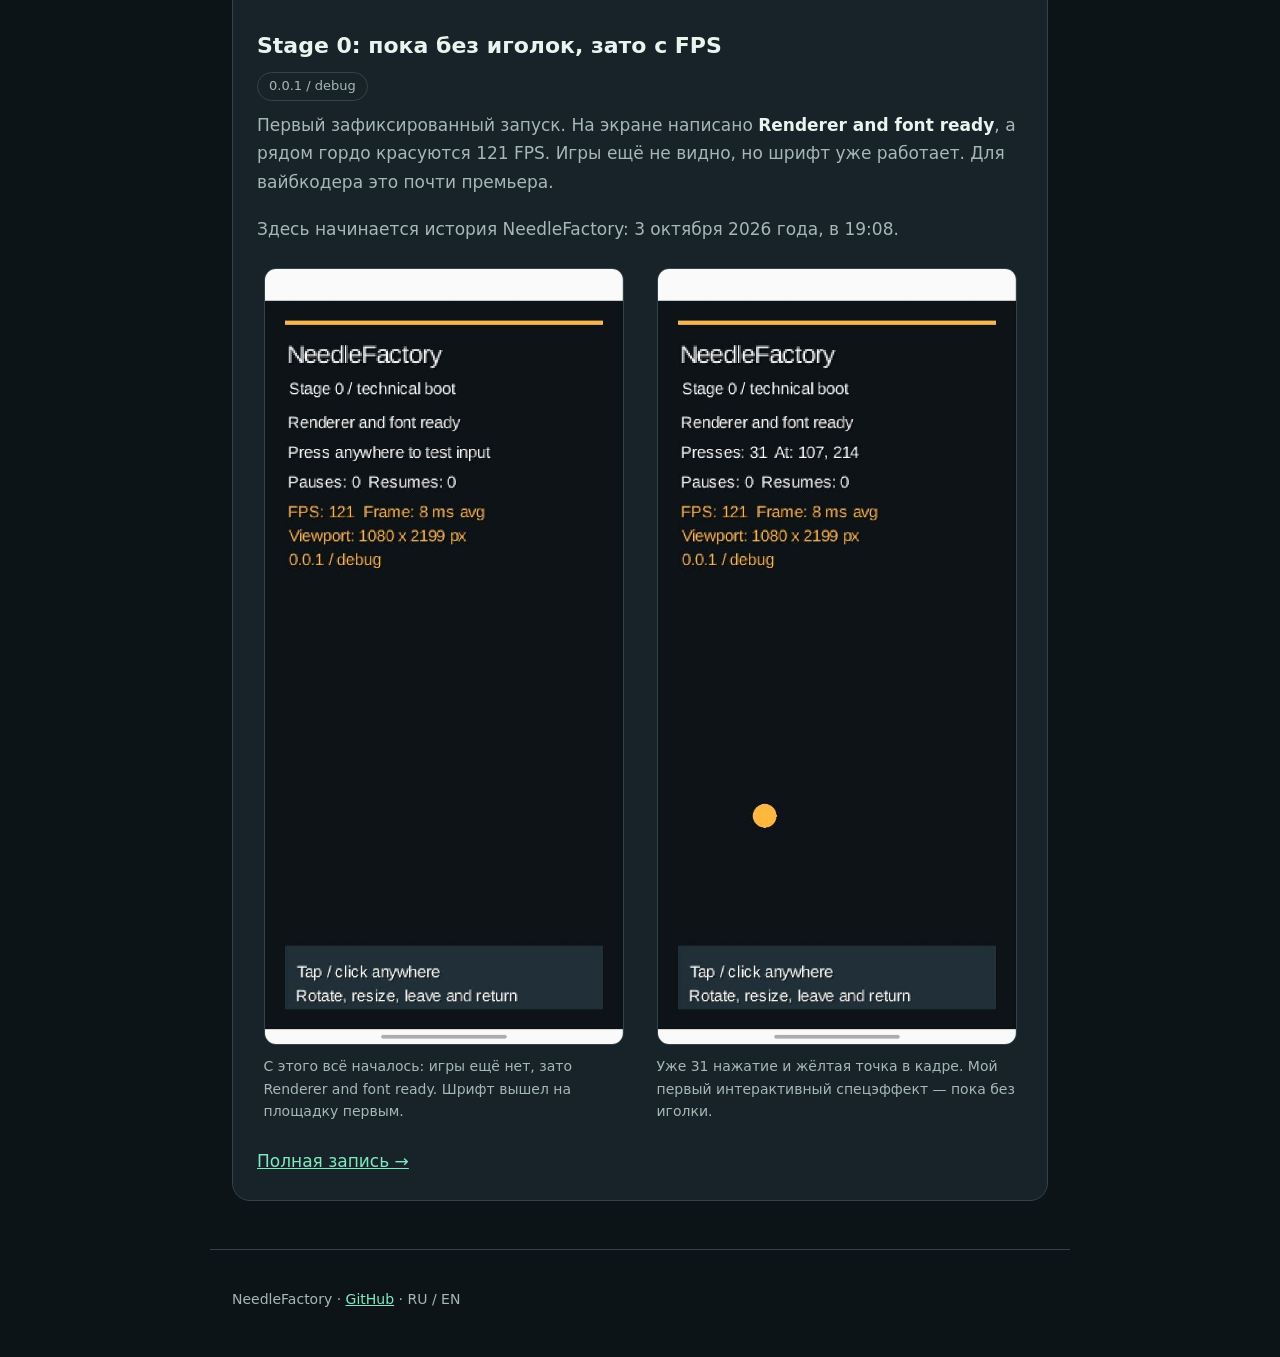
==== commit c9a26294: "docs: add straw compromise entry with playable factory video" ====
--- a/docs/index.html
+++ b/docs/index.html
@@ -8,6 +8,10 @@
 <div data-lang="en" hidden><h1>Diary of a Vibe Coder</h1><p class="lead">Looking for a needle in a haystack. Also trying to figure out how code works.</p><p>I've spent over 25 years in video production, from television programs to complex post-production. Then I had a brilliant idea: why not try making my own game? I don't know how to code, but I do know how to explain what I want to AI. Admittedly, the AI sometimes has a rather creative interpretation. This is the story of experiments, small wins, giant black margins, and the other special effects of game development.</p></div></div></header>
 <main><section data-lang="ru"><h2>Хроника эксперимента</h2></section>
 <section data-lang="en" hidden><h2>The experiment so far</h2></section>
+<article class="entry"><div class="meta">008 · <time datetime="2026-10-05T03:07"><span data-lang="ru">5 октября 2026 · 03:07</span><span data-lang="en" hidden>October 5, 2026 · 03:07</span></time></div><div data-lang="ru"><h3>Работает, падла! Теперь есть видео</h3><p>Сделал нечто среднее между ватой и волосатыми шариками и наконец записал видео для бложика. Работает, падла! Правда, солома не цепляется за палец, а толкается перед точкой касания. Пока думаю: нормально так оставить или переделать?</p><figure class="screenshot portrait"><a href="assets/screenshots/008-straw.jpg" aria-label="Открыть скриншот"><img src="assets/screenshots/008-straw.jpg" width="1080" height="2340" loading="lazy" decoding="async" alt="Мастерская NeedleFactory с обновлёнными пучками соломы на столе и конвейере; линия стоит на паузе."></a><figcaption>Мой компромисс между ватой и волосатыми шариками. Остановил линию для фото — солома пока никуда не убежала.</figcaption></figure>
+<figure class="screenshot video"><video controls playsinline preload="none" width="1280" height="590" poster="assets/screenshots/008-video-poster.jpg" aria-label="Работа линии NeedleFactory и перемещение соломы касанием"><source src="assets/videos/008-line-demo.mp4" type="video/mp4"><p><a href="assets/videos/008-line-demo.mp4">Открыть видео</a></p></video><figcaption>Наконец не только скриншоты: записал, как всё это работает. Видно и солому, и мой способ её толкать. <a href="assets/videos/008-line-demo.mp4" download>Скачать видео</a></figcaption></figure><a href="devlog/008-middle-ground.html">Полная запись →</a></div>
+<div data-lang="en" hidden><h3>It Works, Damn It! And There's Video</h3><p>I found a middle ground between cotton wool and hairballs and finally recorded a video for the blog. It works, damn it! The straw doesn't follow my finger, though — it gets pushed ahead of the touch point. Is that fine, or should I rework it?</p><figure class="screenshot portrait"><a href="assets/screenshots/008-straw.jpg" aria-label="Open screenshot"><img src="assets/screenshots/008-straw.jpg" width="1080" height="2340" loading="lazy" decoding="async" alt="NeedleFactory workshop with reworked straw bundles on the table and conveyor; the line is paused."></a><figcaption>My compromise between cotton wool and hairballs. I paused the line for a photo — the straw has not escaped yet.</figcaption></figure>
+<figure class="screenshot video"><video controls playsinline preload="none" width="1280" height="590" poster="assets/screenshots/008-video-poster.jpg" aria-label="NeedleFactory line in operation and straw movement through touch"><source src="assets/videos/008-line-demo.mp4" type="video/mp4"><p><a href="assets/videos/008-line-demo.mp4">Open video</a></p></video><figcaption>Finally, more than screenshots: I recorded the whole thing in action, including the straw and how I push it. <a href="assets/videos/008-line-demo.mp4" download>Download video</a></figcaption></figure><a href="devlog/008-middle-ground.html">Full bilingual entry →</a></div></article>
 <article class="entry"><div class="meta">007 · <time datetime="2026-10-04T23:15"><span data-lang="ru">4 октября 2026 · 23:15</span><span data-lang="en" hidden>October 4, 2026 · 23:15</span></time></div><div data-lang="ru"><h3>Хотел солому. Получил волосатые шарики</h3><p>Попробовал ещё раз переделать солому. Хотел естественные пучки, а получил волосатые шарики — почти ёжиков. Завод построить оказалось проще, чем объяснить, как должны выглядеть несколько соломинок. Продолжаю переговоры с собственным терпением.</p><figure class="screenshot portrait"><a href="assets/screenshots/007-hairy-straw-portrait.jpg" aria-label="Открыть скриншот"><img src="assets/screenshots/007-hairy-straw-portrait.jpg" width="1080" height="2340" loading="lazy" decoding="async" alt="Вертикальная мастерская NeedleFactory: на столе несколько округлых пучков соломы с длинными торчащими соломинками."></a><figcaption>Хотел естественные пучки соломы. Получился питомник маленьких волосатых шариков.</figcaption></figure>
 <figure class="screenshot landscape"><a href="assets/screenshots/007-hairy-straw-landscape.jpg" aria-label="Открыть скриншот"><img src="assets/screenshots/007-hairy-straw-landscape.jpg" width="2340" height="1080" loading="lazy" decoding="async" alt="Альбомная мастерская NeedleFactory с округлыми колючими пучками соломы на столе слева, конвейером и панелью управления справа."></a><figcaption>Повернул телефон — шарики остались шариками. Сменой ракурса этот художественный кризис не лечится.</figcaption></figure><a href="devlog/007-hairy-straw.html">Полная запись →</a></div>
 <div data-lang="en" hidden><h3>I Wanted Straw. I Got Hairballs</h3><p>I tried reworking the straw again. I wanted natural bundles and got hairballs — almost hedgehogs. Building a factory turned out to be easier than explaining what a few stems should look like. Negotiations with my patience continue.</p><figure class="screenshot portrait"><a href="assets/screenshots/007-hairy-straw-portrait.jpg" aria-label="Open screenshot"><img src="assets/screenshots/007-hairy-straw-portrait.jpg" width="1080" height="2340" loading="lazy" decoding="async" alt="Portrait NeedleFactory workshop: several rounded straw bundles with long stems sticking out on the feed table."></a><figcaption>I wanted natural straw bundles. I got a nursery of little hairballs.</figcaption></figure>
--- a/docs/assets/devlog.css
+++ b/docs/assets/devlog.css
@@ -2,3 +2,5 @@
 .screenshot{margin:24px 0}.screenshot a{display:block}.screenshot img{display:block;width:100%;height:auto;border:1px solid var(--line);border-radius:12px;background:var(--bg)}.screenshot.portrait{max-width:360px;margin:24px auto}.screenshot figcaption{margin-top:10px;color:var(--muted);font-size:14px;line-height:1.6}.post{overflow-wrap:anywhere}.post h2{margin-top:36px}.post h3{margin-top:28px}.post li{margin:8px 0}.post blockquote{margin:18px 0;padding-left:18px;border-left:3px solid var(--accent);color:var(--muted)}.post-nav{display:flex;flex-wrap:wrap;gap:16px;justify-content:space-between}.back{display:inline-block;margin-top:16px}:focus-visible{outline:3px solid var(--accent);outline-offset:4px}
 
 .screenshot-gallery{display:grid;grid-template-columns:repeat(2,minmax(0,1fr));gap:20px;margin:24px 0;align-items:start;justify-items:center}.screenshot-gallery .screenshot{margin:0;width:100%;min-width:0}@media(max-width:600px){.screenshot-gallery{grid-template-columns:minmax(0,1fr)}}
+
+.screenshot video{display:block;width:100%;height:auto;border:1px solid var(--line);border-radius:12px;background:var(--bg)}
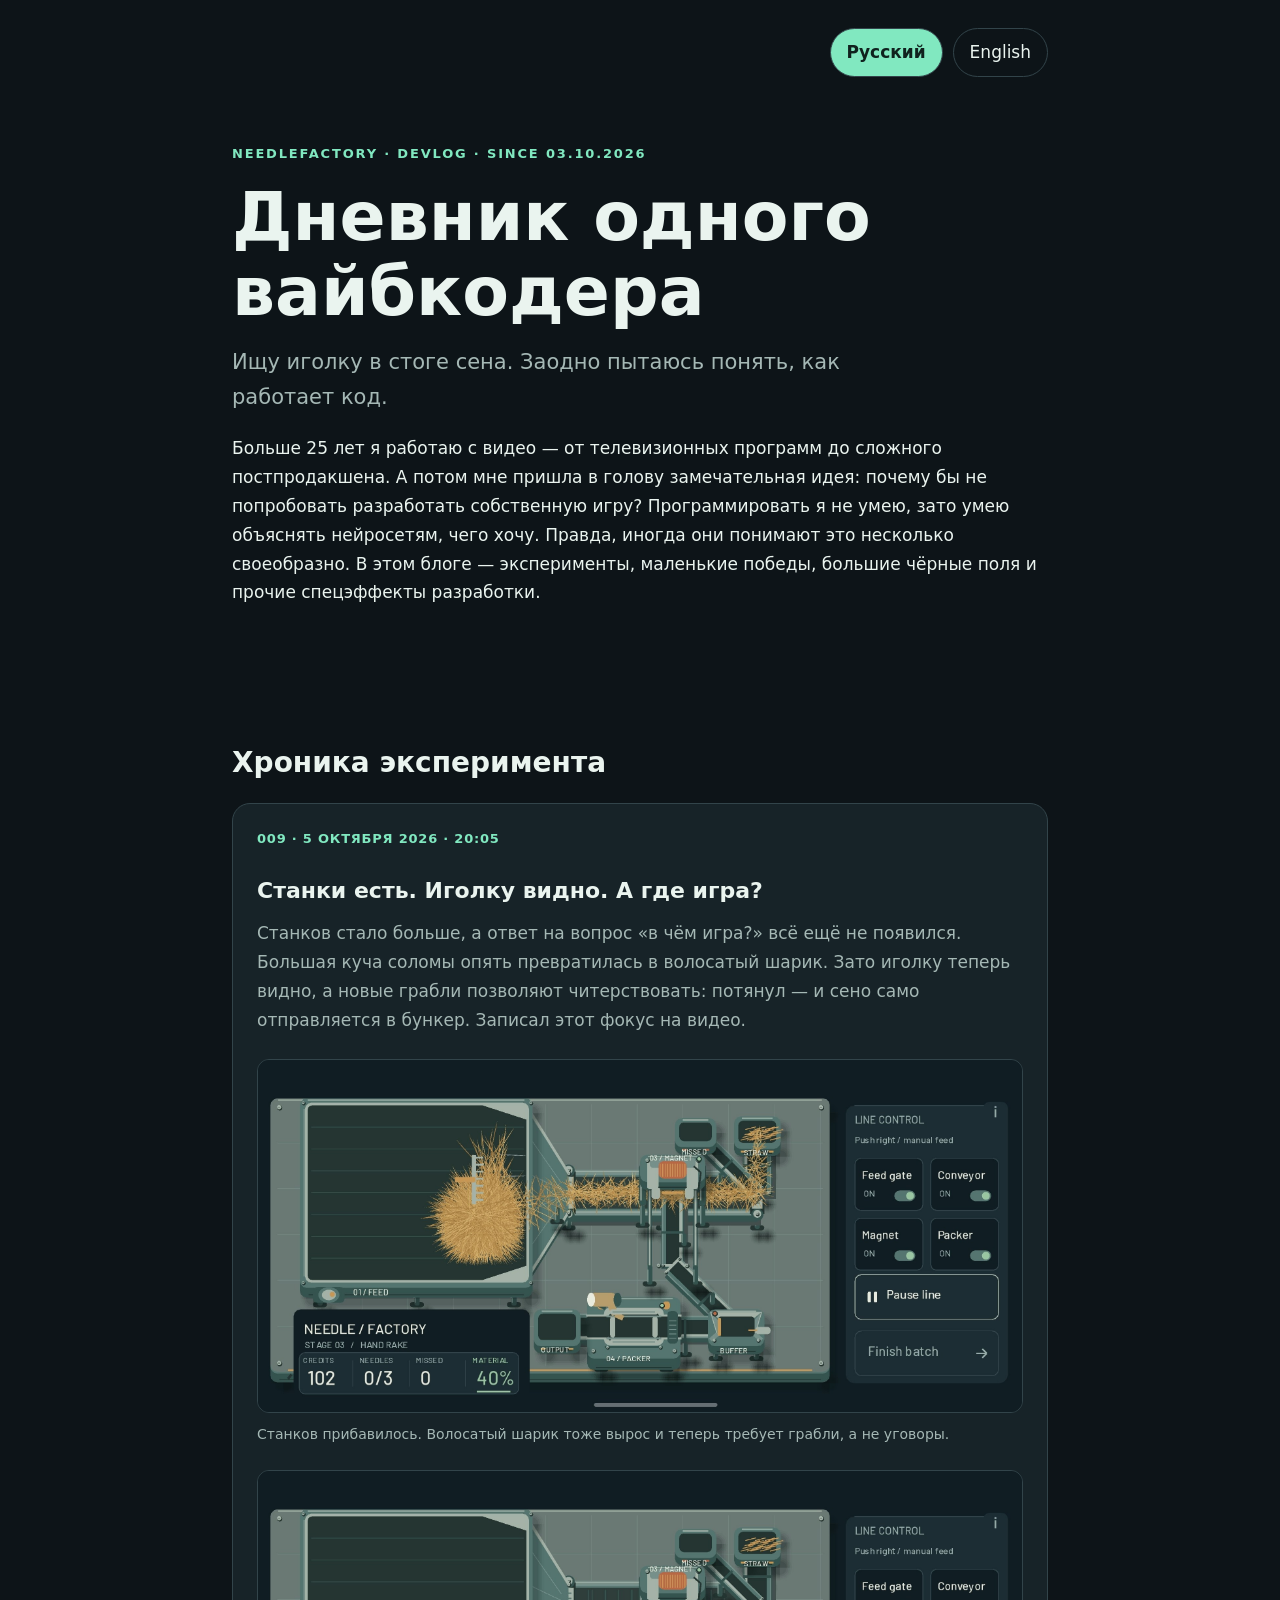
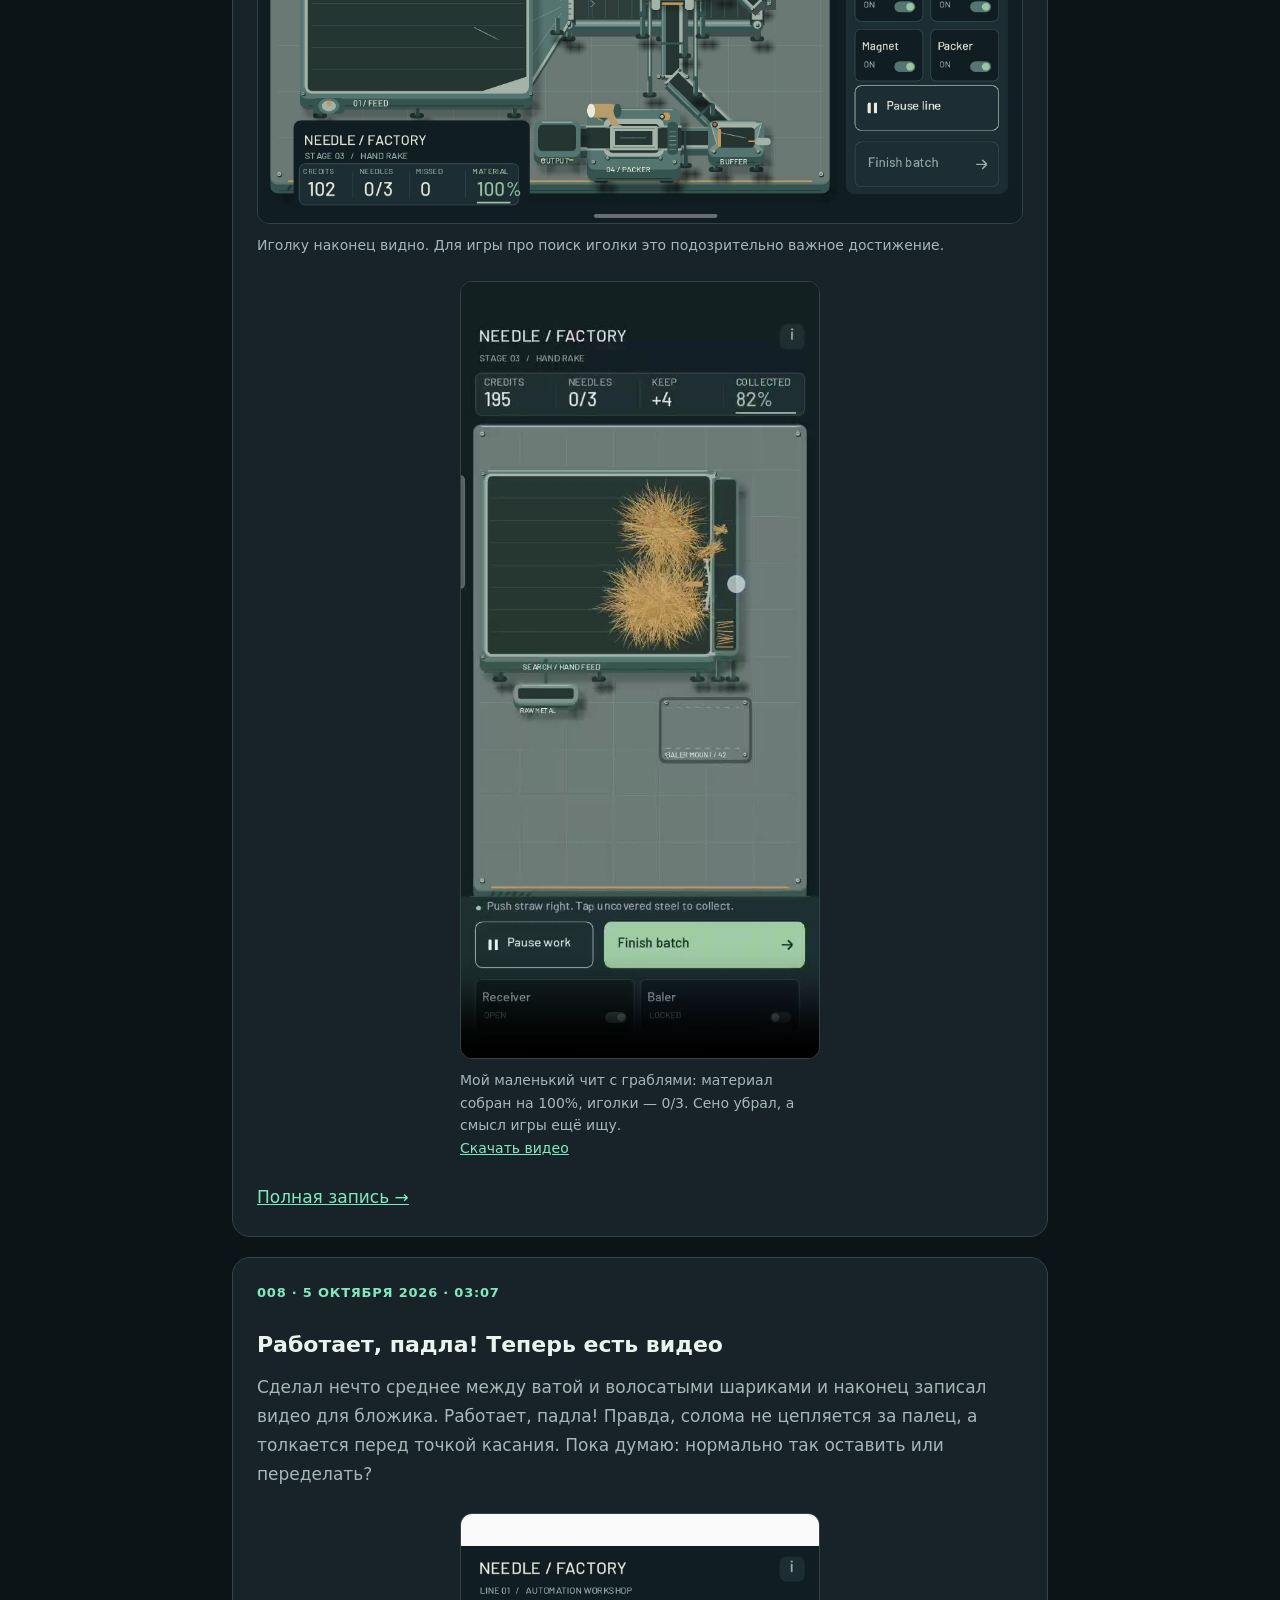
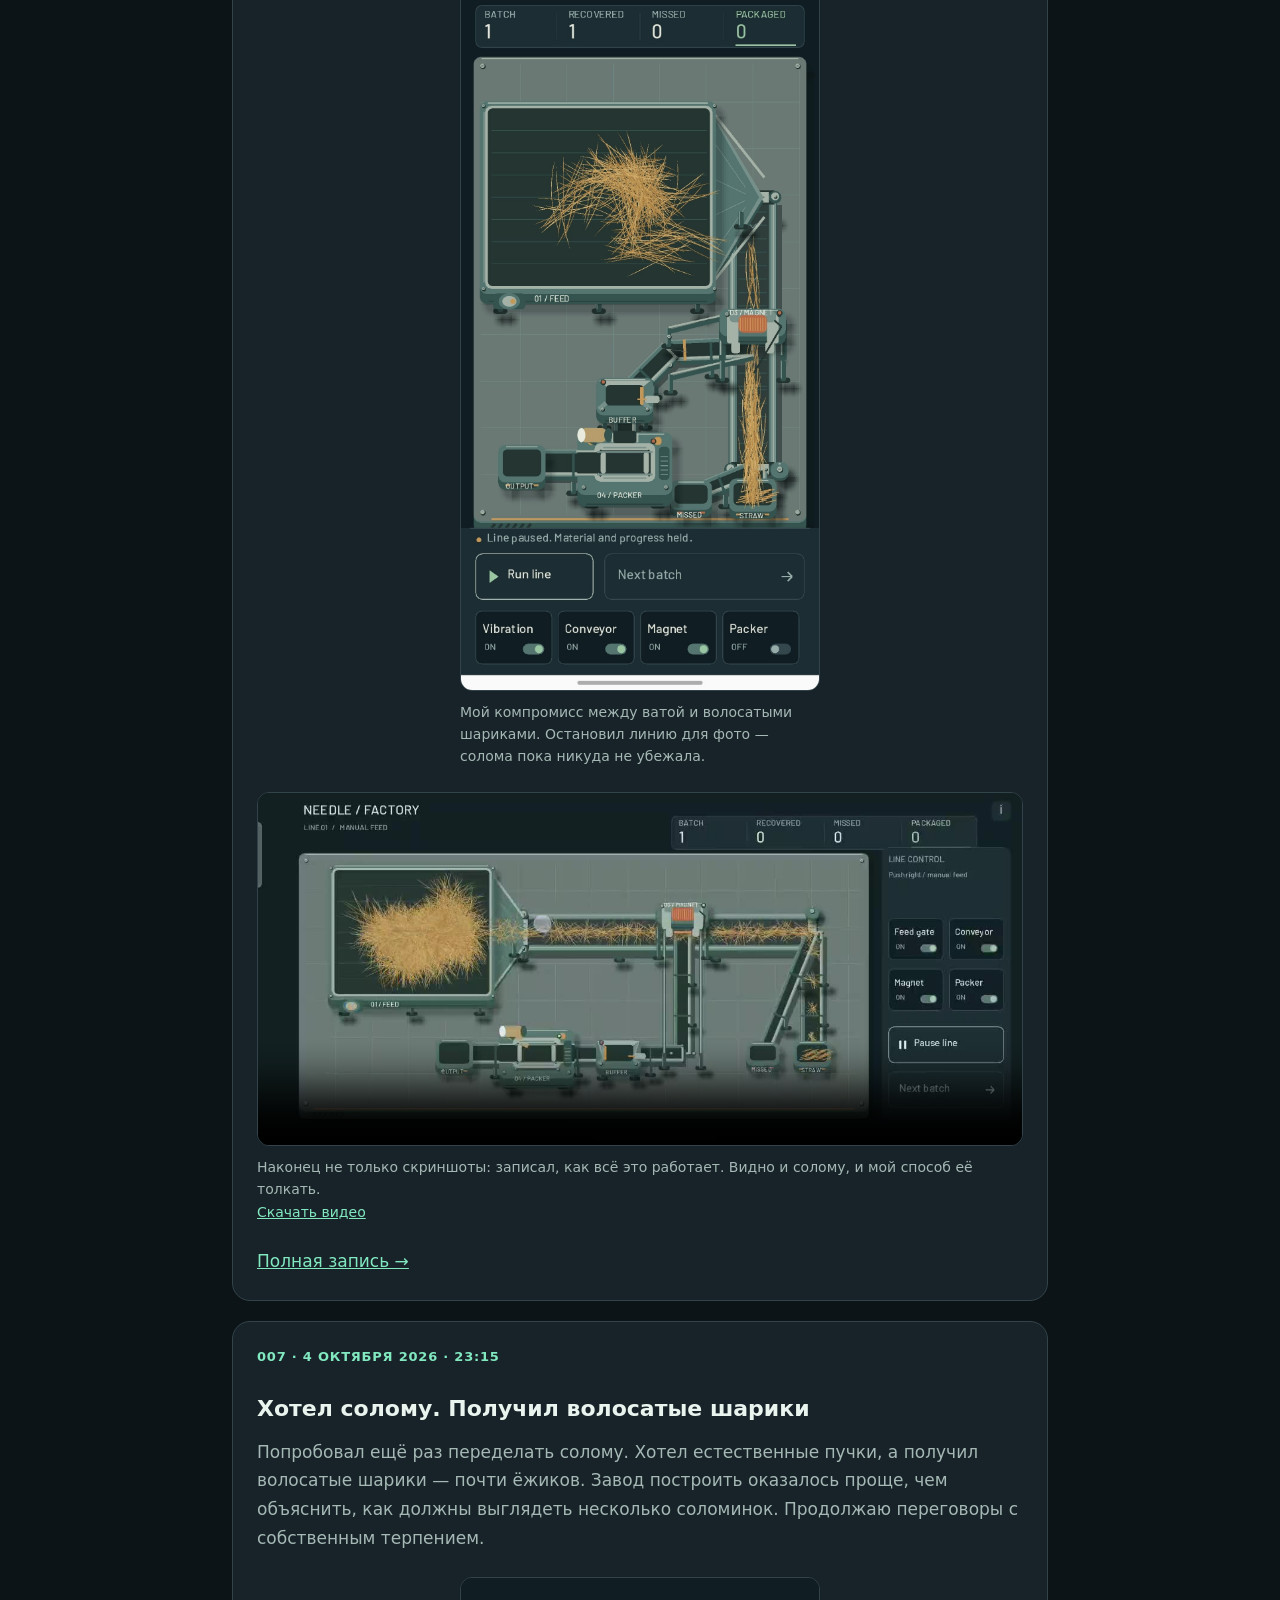
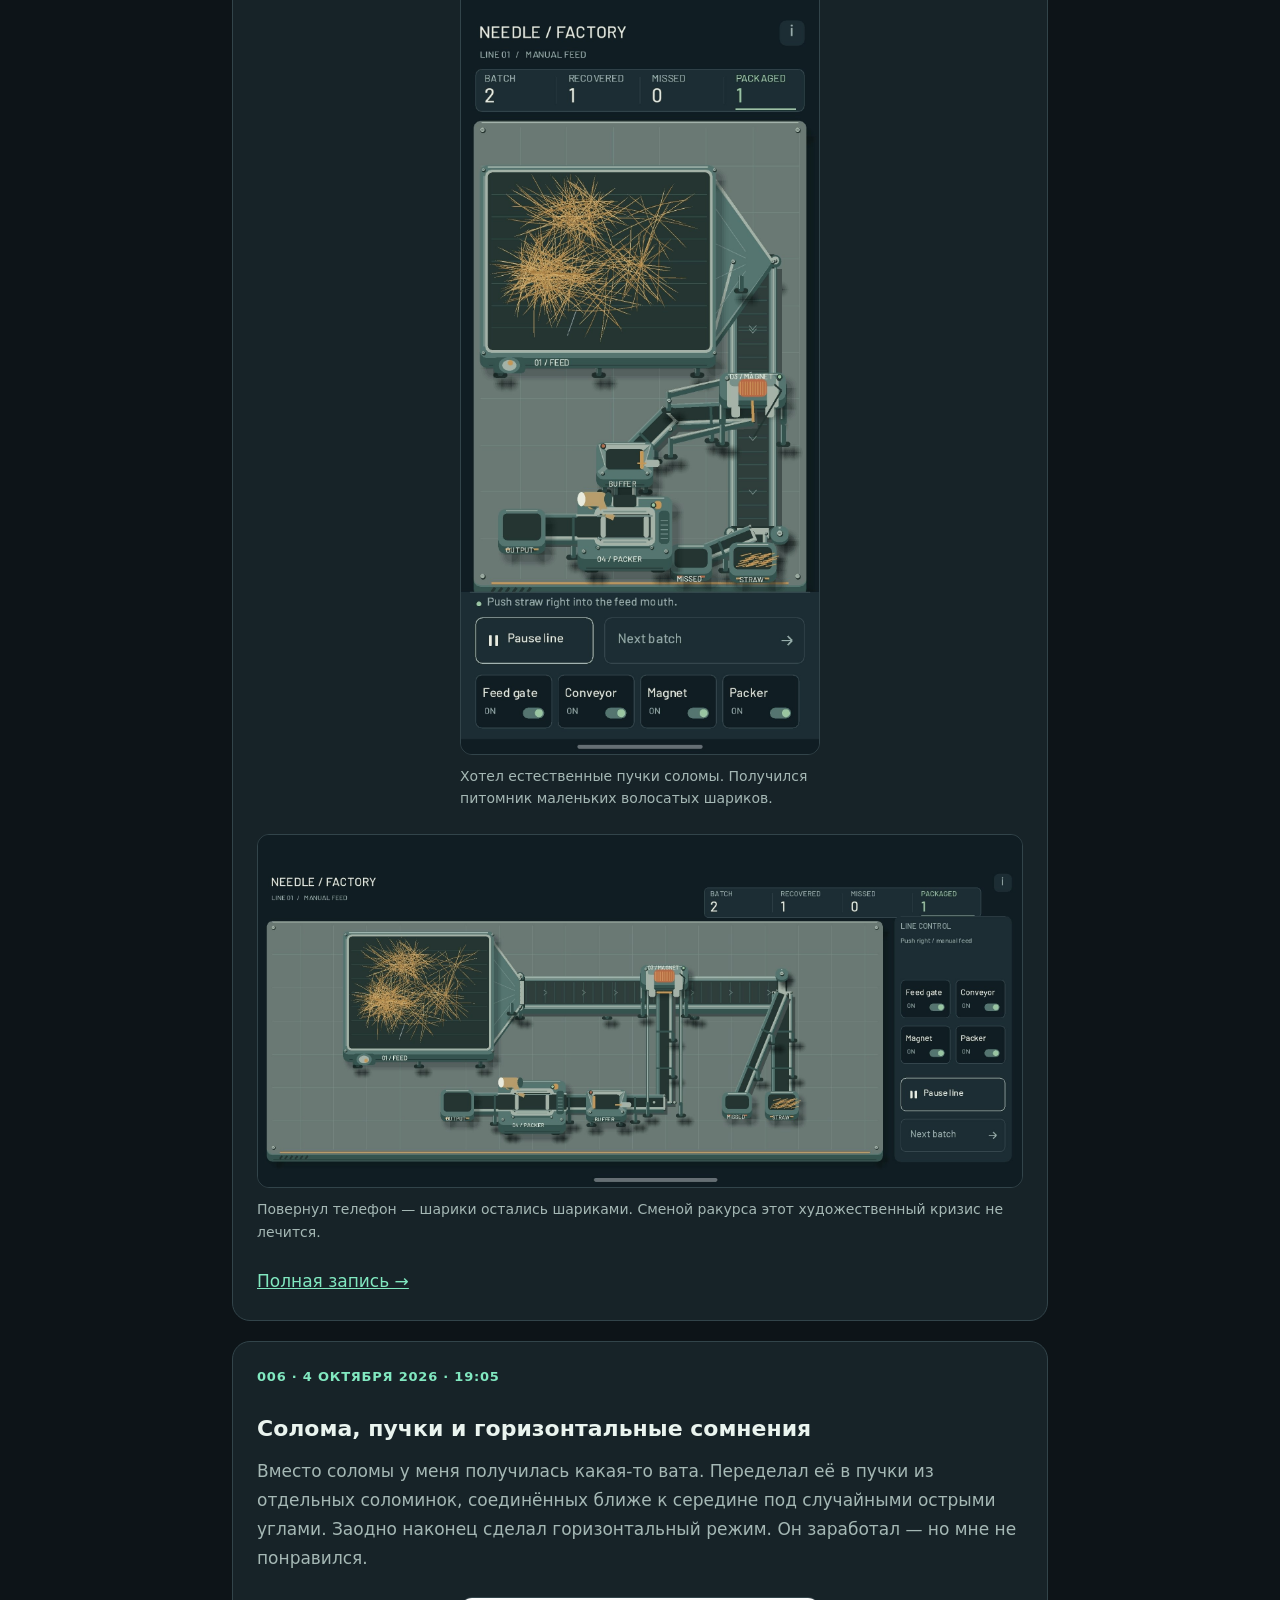
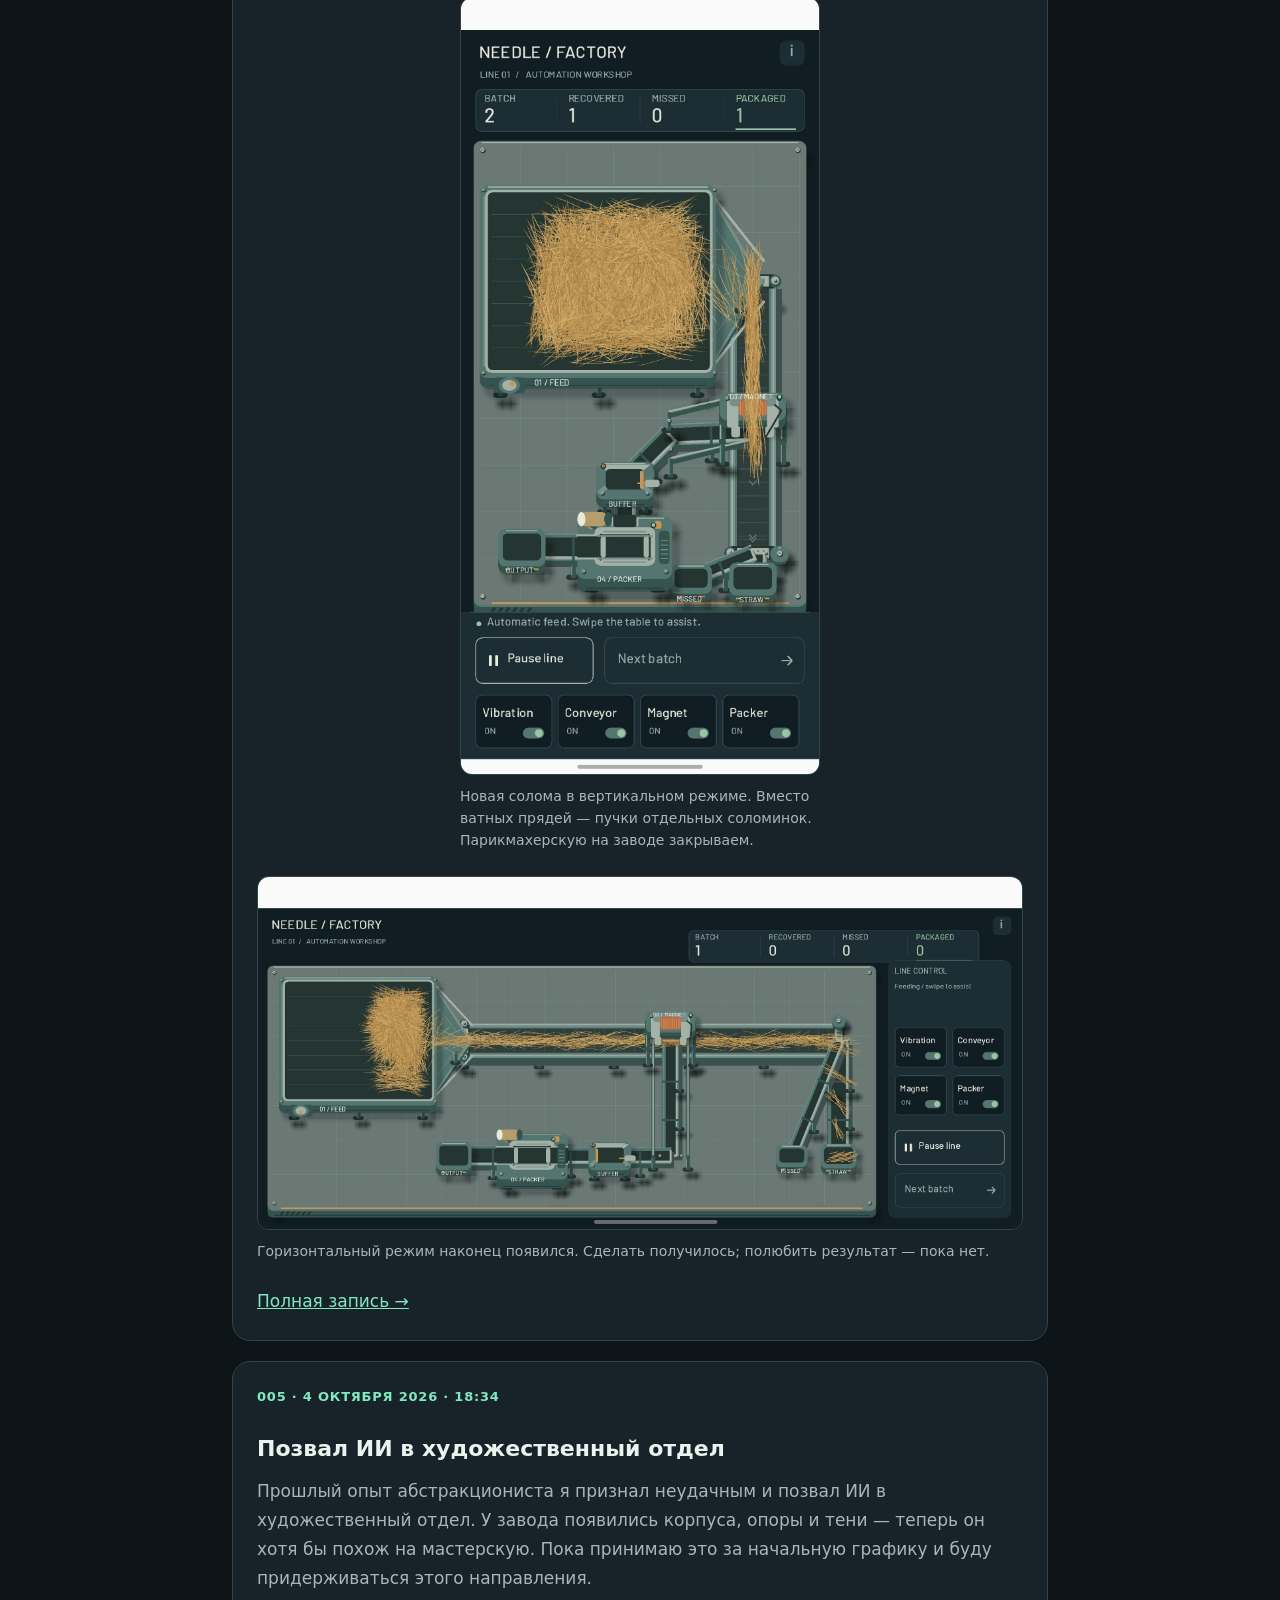
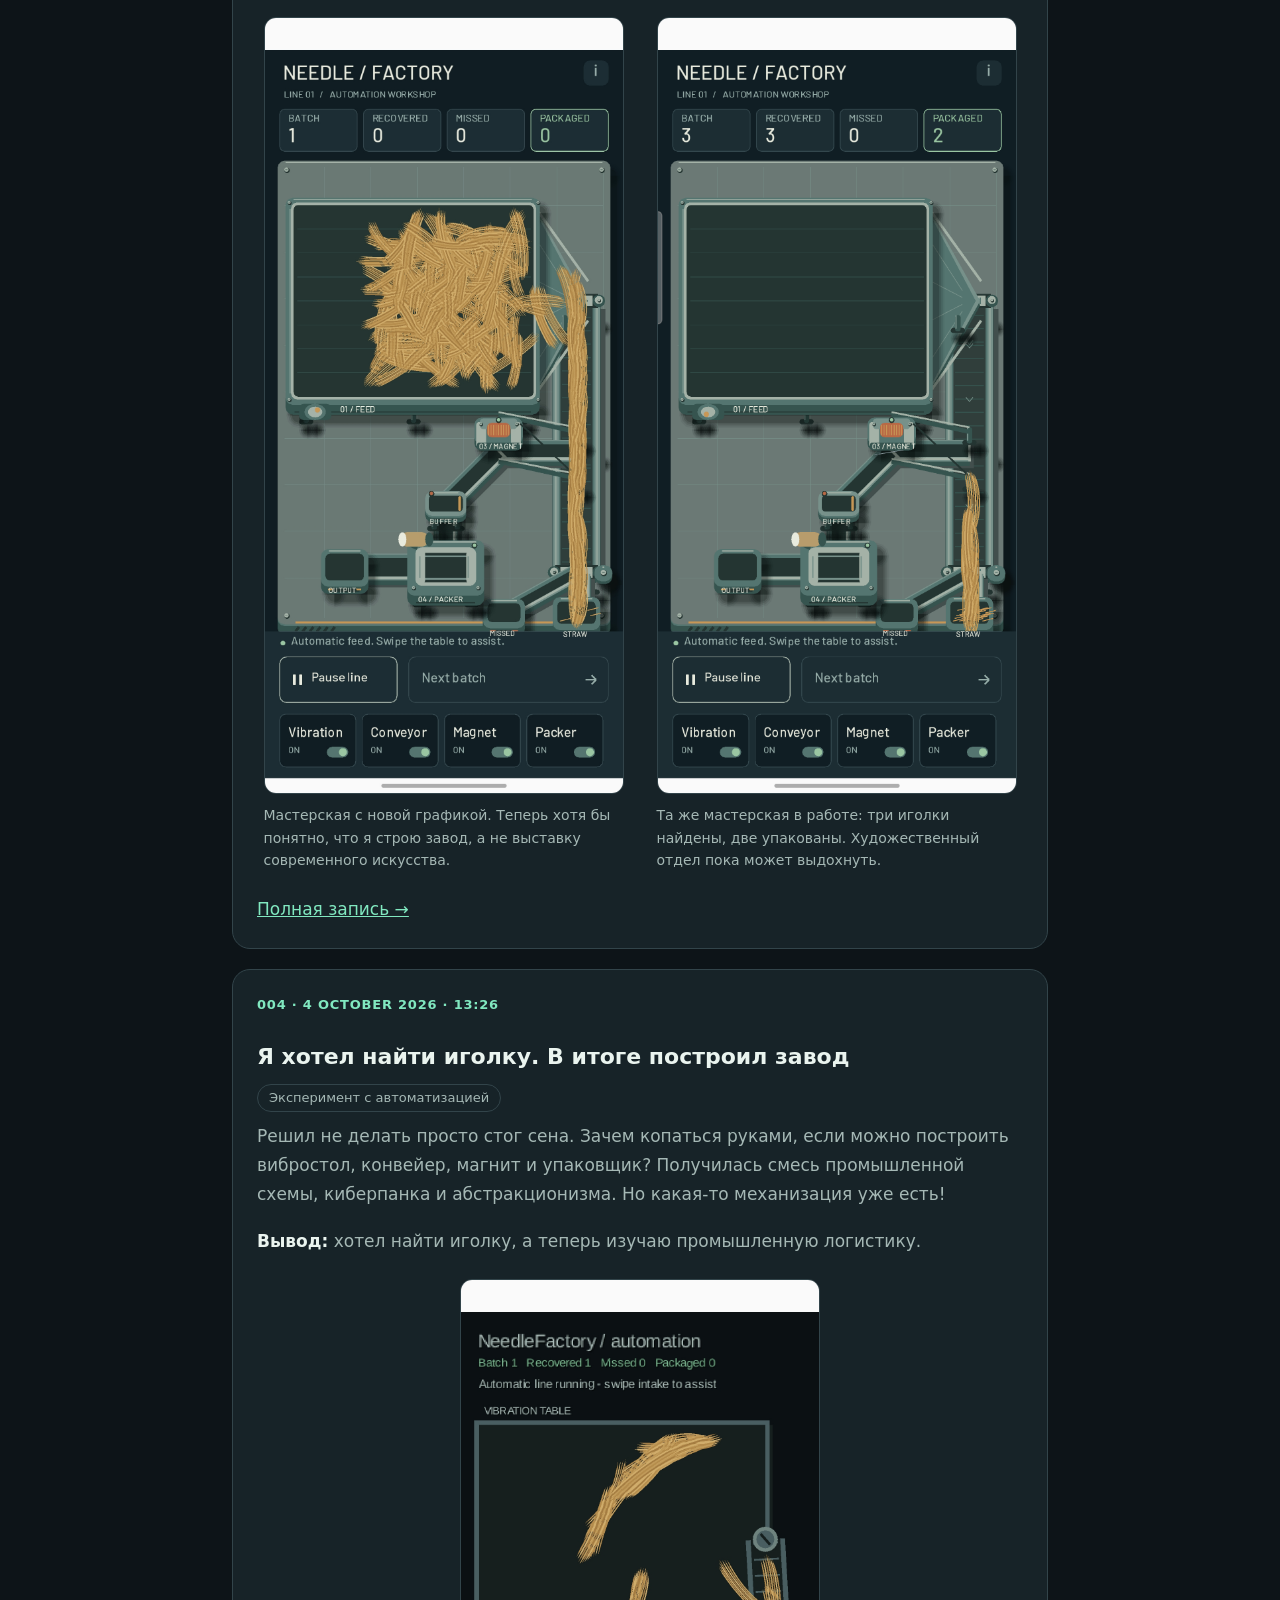
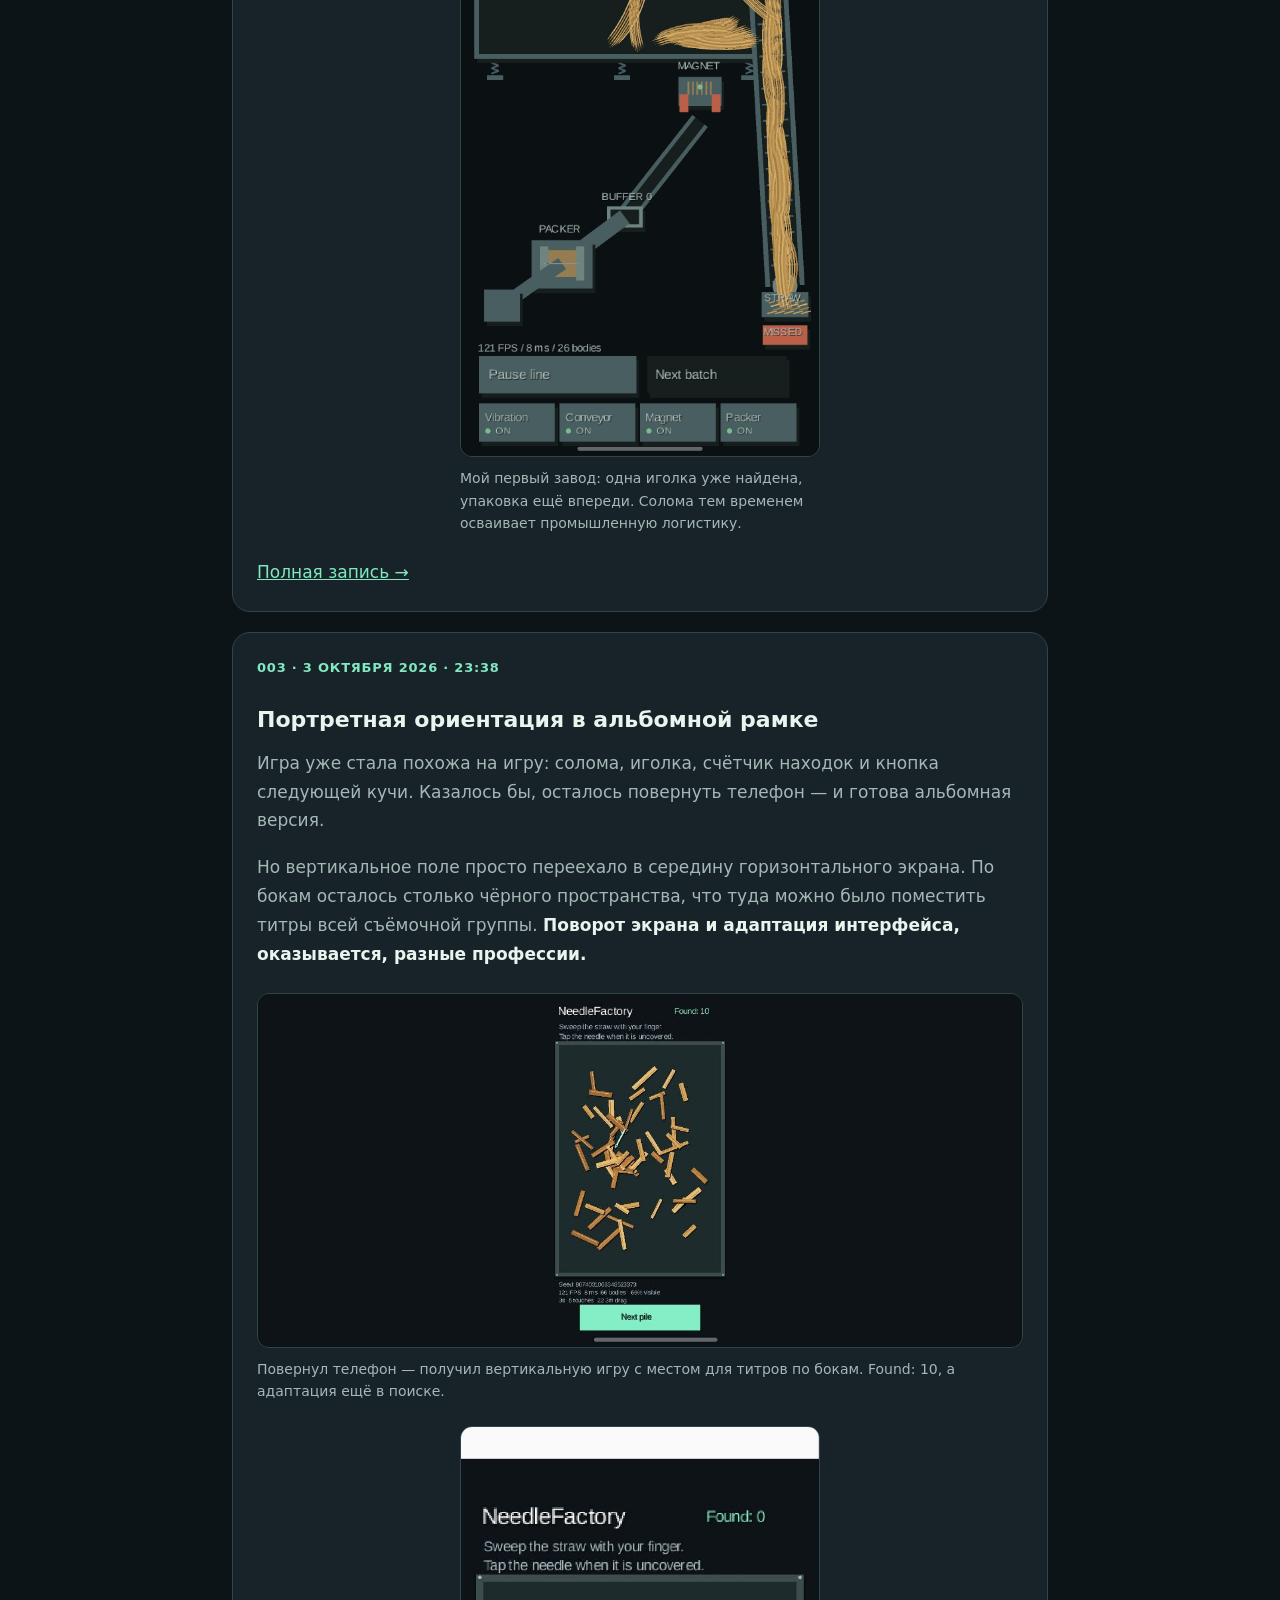
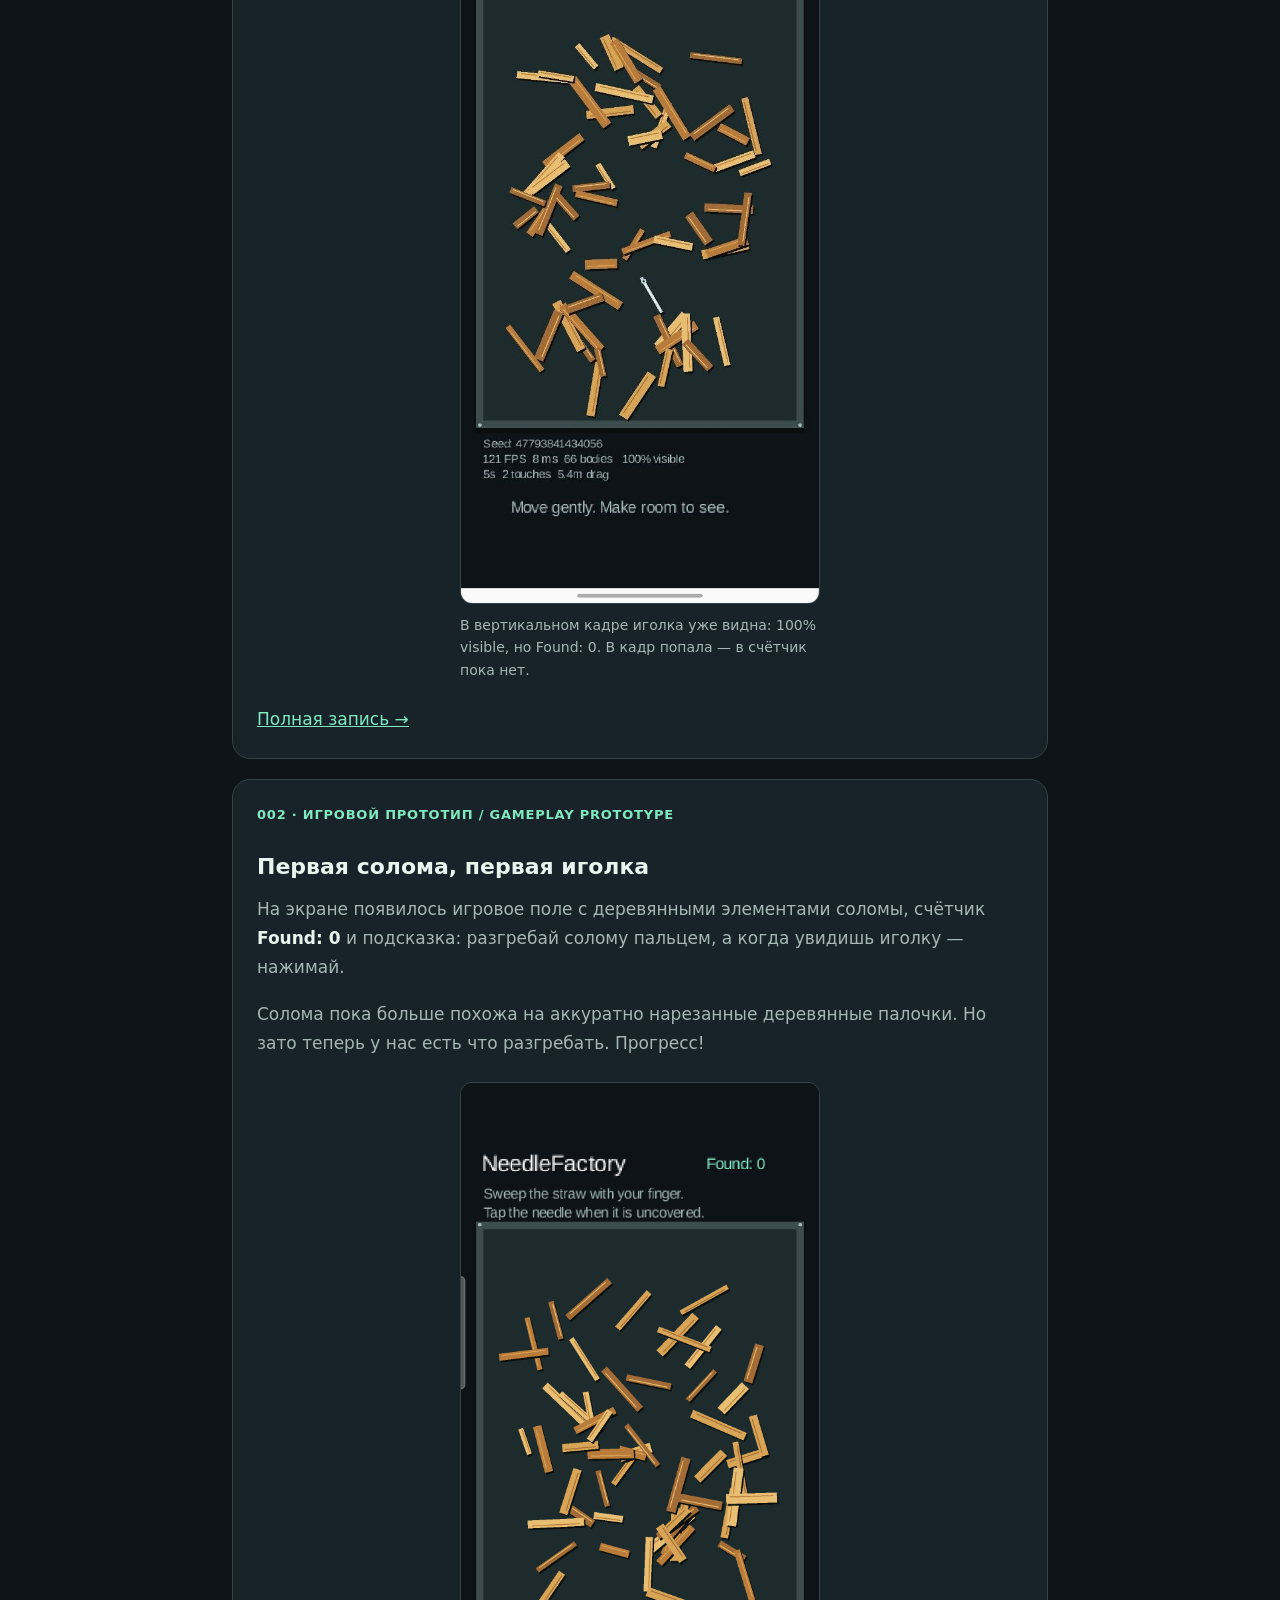
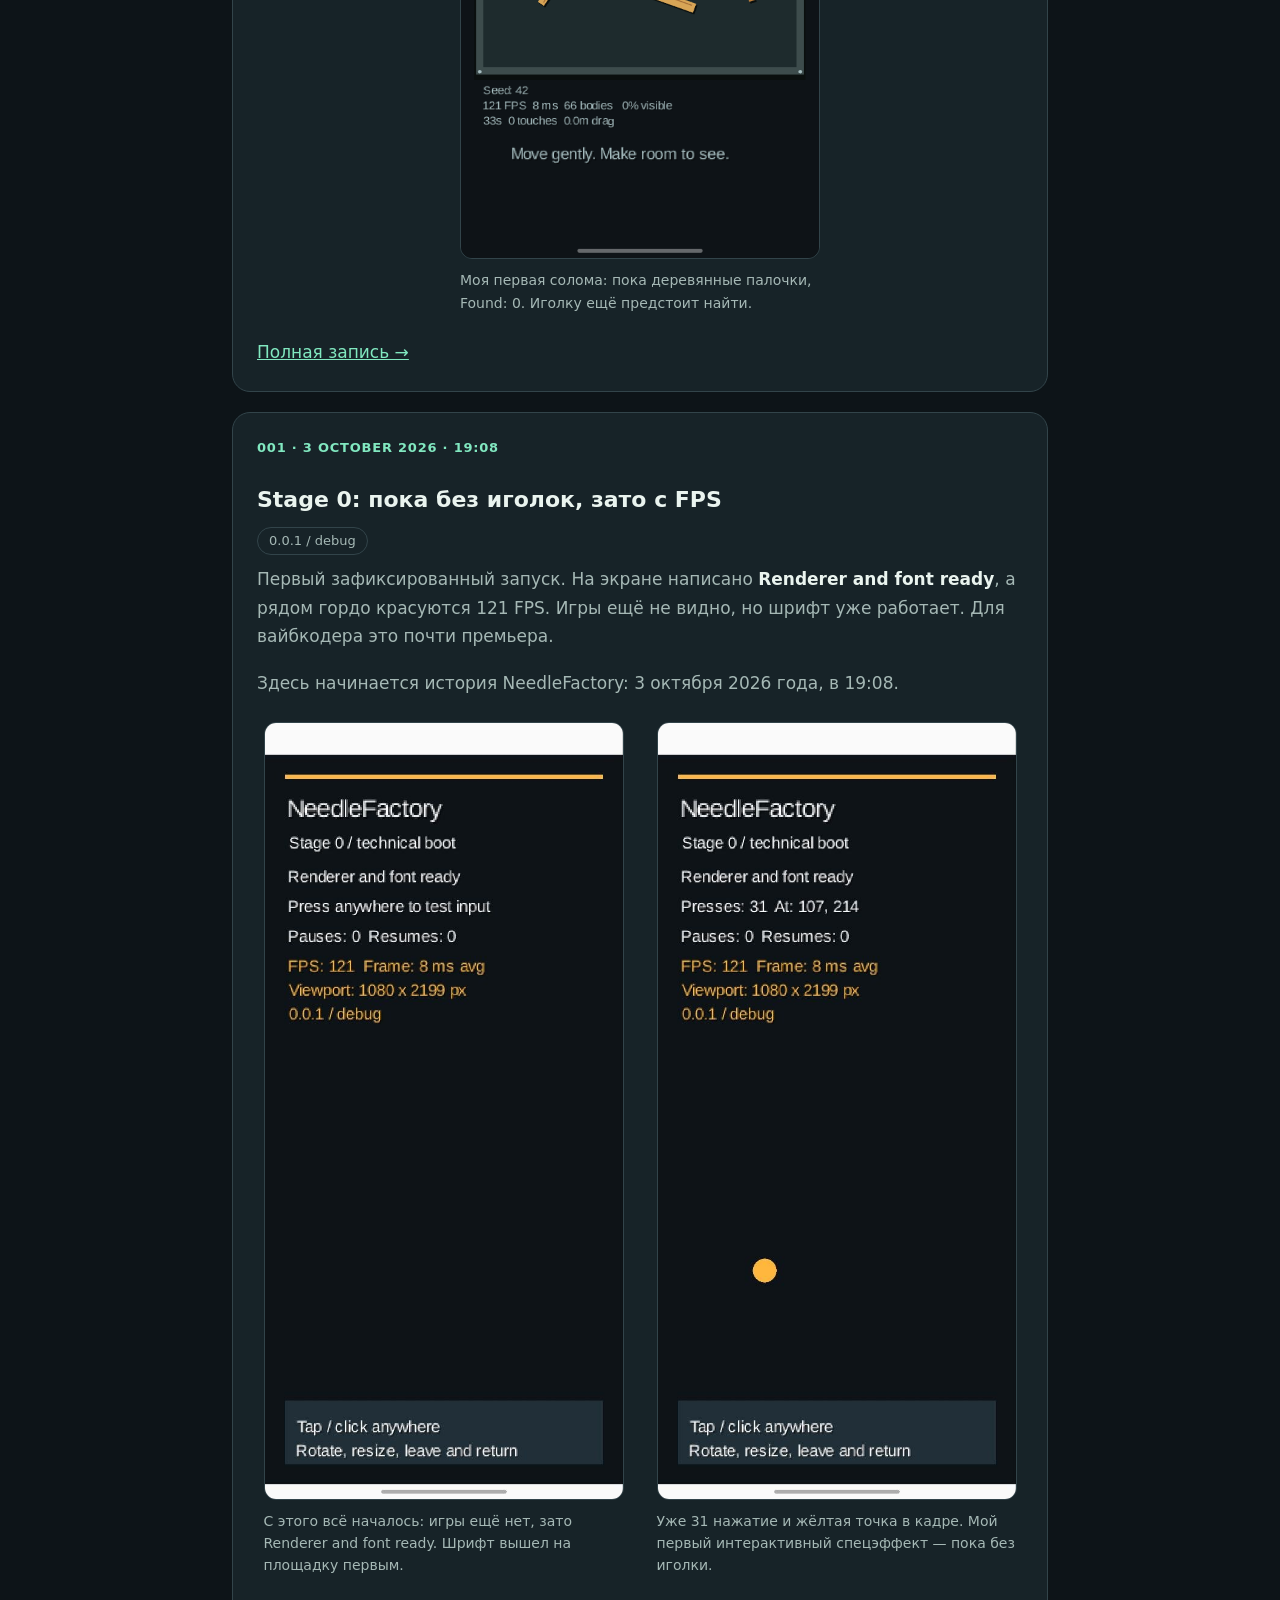
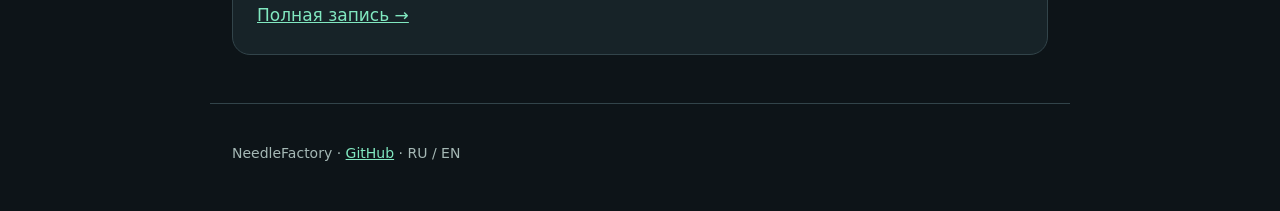
==== commit c85b88d1: "docs: add needles and rake experiment entry with video" ====
--- a/docs/index.html
+++ b/docs/index.html
@@ -8,6 +8,12 @@
 <div data-lang="en" hidden><h1>Diary of a Vibe Coder</h1><p class="lead">Looking for a needle in a haystack. Also trying to figure out how code works.</p><p>I've spent over 25 years in video production, from television programs to complex post-production. Then I had a brilliant idea: why not try making my own game? I don't know how to code, but I do know how to explain what I want to AI. Admittedly, the AI sometimes has a rather creative interpretation. This is the story of experiments, small wins, giant black margins, and the other special effects of game development.</p></div></div></header>
 <main><section data-lang="ru"><h2>Хроника эксперимента</h2></section>
 <section data-lang="en" hidden><h2>The experiment so far</h2></section>
+<article class="entry"><div class="meta">009 · <time datetime="2026-10-05T20:05"><span data-lang="ru">5 октября 2026 · 20:05</span><span data-lang="en" hidden>October 5, 2026 · 20:05</span></time></div><div data-lang="ru"><h3>Станки есть. Иголку видно. А где игра?</h3><p>Станков стало больше, а ответ на вопрос «в чём игра?» всё ещё не появился. Большая куча соломы опять превратилась в волосатый шарик. Зато иголку теперь видно, а новые грабли позволяют читерствовать: потянул — и сено само отправляется в бункер. Записал этот фокус на видео.</p><figure class="screenshot landscape"><a href="assets/screenshots/009-rake-and-straw.jpg" aria-label="Открыть скриншот"><img src="assets/screenshots/009-rake-and-straw.jpg" width="2340" height="1080" loading="lazy" decoding="async" alt="Мастерская NeedleFactory: грабли в густом округлом пучке соломы у подачи, солома на конвейерах и несколько станков."></a><figcaption>Станков прибавилось. Волосатый шарик тоже вырос и теперь требует грабли, а не уговоры.</figcaption></figure>
+<figure class="screenshot landscape"><a href="assets/screenshots/009-visible-needle.jpg" aria-label="Открыть скриншот"><img src="assets/screenshots/009-visible-needle.jpg" width="2340" height="1080" loading="lazy" decoding="async" alt="Мастерская NeedleFactory с очищенным столом подачи и заметной светлой металлической иголкой на тёмном поле."></a><figcaption>Иголку наконец видно. Для игры про поиск иголки это подозрительно важное достижение.</figcaption></figure>
+<figure class="screenshot video portrait"><video controls playsinline preload="none" width="590" height="1280" poster="assets/screenshots/009-video-poster.jpg" aria-label="Подача соломы граблями в NeedleFactory"><source src="assets/videos/009-rake-demo.mp4" type="video/mp4"><p><a href="assets/videos/009-rake-demo.mp4">Открыть видео</a></p></video><figcaption>Мой маленький чит с граблями: материал собран на 100%, иголки — 0/3. Сено убрал, а смысл игры ещё ищу. <a href="assets/videos/009-rake-demo.mp4" download>Скачать видео</a></figcaption></figure><a href="devlog/009-needles-and-rakes.html">Полная запись →</a></div>
+<div data-lang="en" hidden><h3>More Machines, a Visible Needle, and Still No Game</h3><p>More machines, still no answer to “where is the game?” A large pile of straw has turned into a hairball again. At least the needle is visible now, and the new rake allows a little cheating: pull it, and the hay heads into the hopper by itself. I recorded the trick on video.</p><figure class="screenshot landscape"><a href="assets/screenshots/009-rake-and-straw.jpg" aria-label="Open screenshot"><img src="assets/screenshots/009-rake-and-straw.jpg" width="2340" height="1080" loading="lazy" decoding="async" alt="NeedleFactory workshop: rake in a dense rounded straw bundle at the intake, straw on conveyors and several machines."></a><figcaption>More machines. The hairball has grown too, and now demands a rake rather than persuasion.</figcaption></figure>
+<figure class="screenshot landscape"><a href="assets/screenshots/009-visible-needle.jpg" aria-label="Open screenshot"><img src="assets/screenshots/009-visible-needle.jpg" width="2340" height="1080" loading="lazy" decoding="async" alt="NeedleFactory workshop with a cleared feed table and a visible light metallic needle against the dark field."></a><figcaption>The needle is finally visible. For a game about finding a needle, that seems suspiciously important.</figcaption></figure>
+<figure class="screenshot video portrait"><video controls playsinline preload="none" width="590" height="1280" poster="assets/screenshots/009-video-poster.jpg" aria-label="Feeding straw with a rake in NeedleFactory"><source src="assets/videos/009-rake-demo.mp4" type="video/mp4"><p><a href="assets/videos/009-rake-demo.mp4">Open video</a></p></video><figcaption>My little rake exploit: material collected reaches 100%, needles remain at 0/3. The hay is cleared; I am still looking for the game. <a href="assets/videos/009-rake-demo.mp4" download>Download video</a></figcaption></figure><a href="devlog/009-needles-and-rakes.html">Full bilingual entry →</a></div></article>
 <article class="entry"><div class="meta">008 · <time datetime="2026-10-05T03:07"><span data-lang="ru">5 октября 2026 · 03:07</span><span data-lang="en" hidden>October 5, 2026 · 03:07</span></time></div><div data-lang="ru"><h3>Работает, падла! Теперь есть видео</h3><p>Сделал нечто среднее между ватой и волосатыми шариками и наконец записал видео для бложика. Работает, падла! Правда, солома не цепляется за палец, а толкается перед точкой касания. Пока думаю: нормально так оставить или переделать?</p><figure class="screenshot portrait"><a href="assets/screenshots/008-straw.jpg" aria-label="Открыть скриншот"><img src="assets/screenshots/008-straw.jpg" width="1080" height="2340" loading="lazy" decoding="async" alt="Мастерская NeedleFactory с обновлёнными пучками соломы на столе и конвейере; линия стоит на паузе."></a><figcaption>Мой компромисс между ватой и волосатыми шариками. Остановил линию для фото — солома пока никуда не убежала.</figcaption></figure>
 <figure class="screenshot video"><video controls playsinline preload="none" width="1280" height="590" poster="assets/screenshots/008-video-poster.jpg" aria-label="Работа линии NeedleFactory и перемещение соломы касанием"><source src="assets/videos/008-line-demo.mp4" type="video/mp4"><p><a href="assets/videos/008-line-demo.mp4">Открыть видео</a></p></video><figcaption>Наконец не только скриншоты: записал, как всё это работает. Видно и солому, и мой способ её толкать. <a href="assets/videos/008-line-demo.mp4" download>Скачать видео</a></figcaption></figure><a href="devlog/008-middle-ground.html">Полная запись →</a></div>
 <div data-lang="en" hidden><h3>It Works, Damn It! And There's Video</h3><p>I found a middle ground between cotton wool and hairballs and finally recorded a video for the blog. It works, damn it! The straw doesn't follow my finger, though — it gets pushed ahead of the touch point. Is that fine, or should I rework it?</p><figure class="screenshot portrait"><a href="assets/screenshots/008-straw.jpg" aria-label="Open screenshot"><img src="assets/screenshots/008-straw.jpg" width="1080" height="2340" loading="lazy" decoding="async" alt="NeedleFactory workshop with reworked straw bundles on the table and conveyor; the line is paused."></a><figcaption>My compromise between cotton wool and hairballs. I paused the line for a photo — the straw has not escaped yet.</figcaption></figure>
